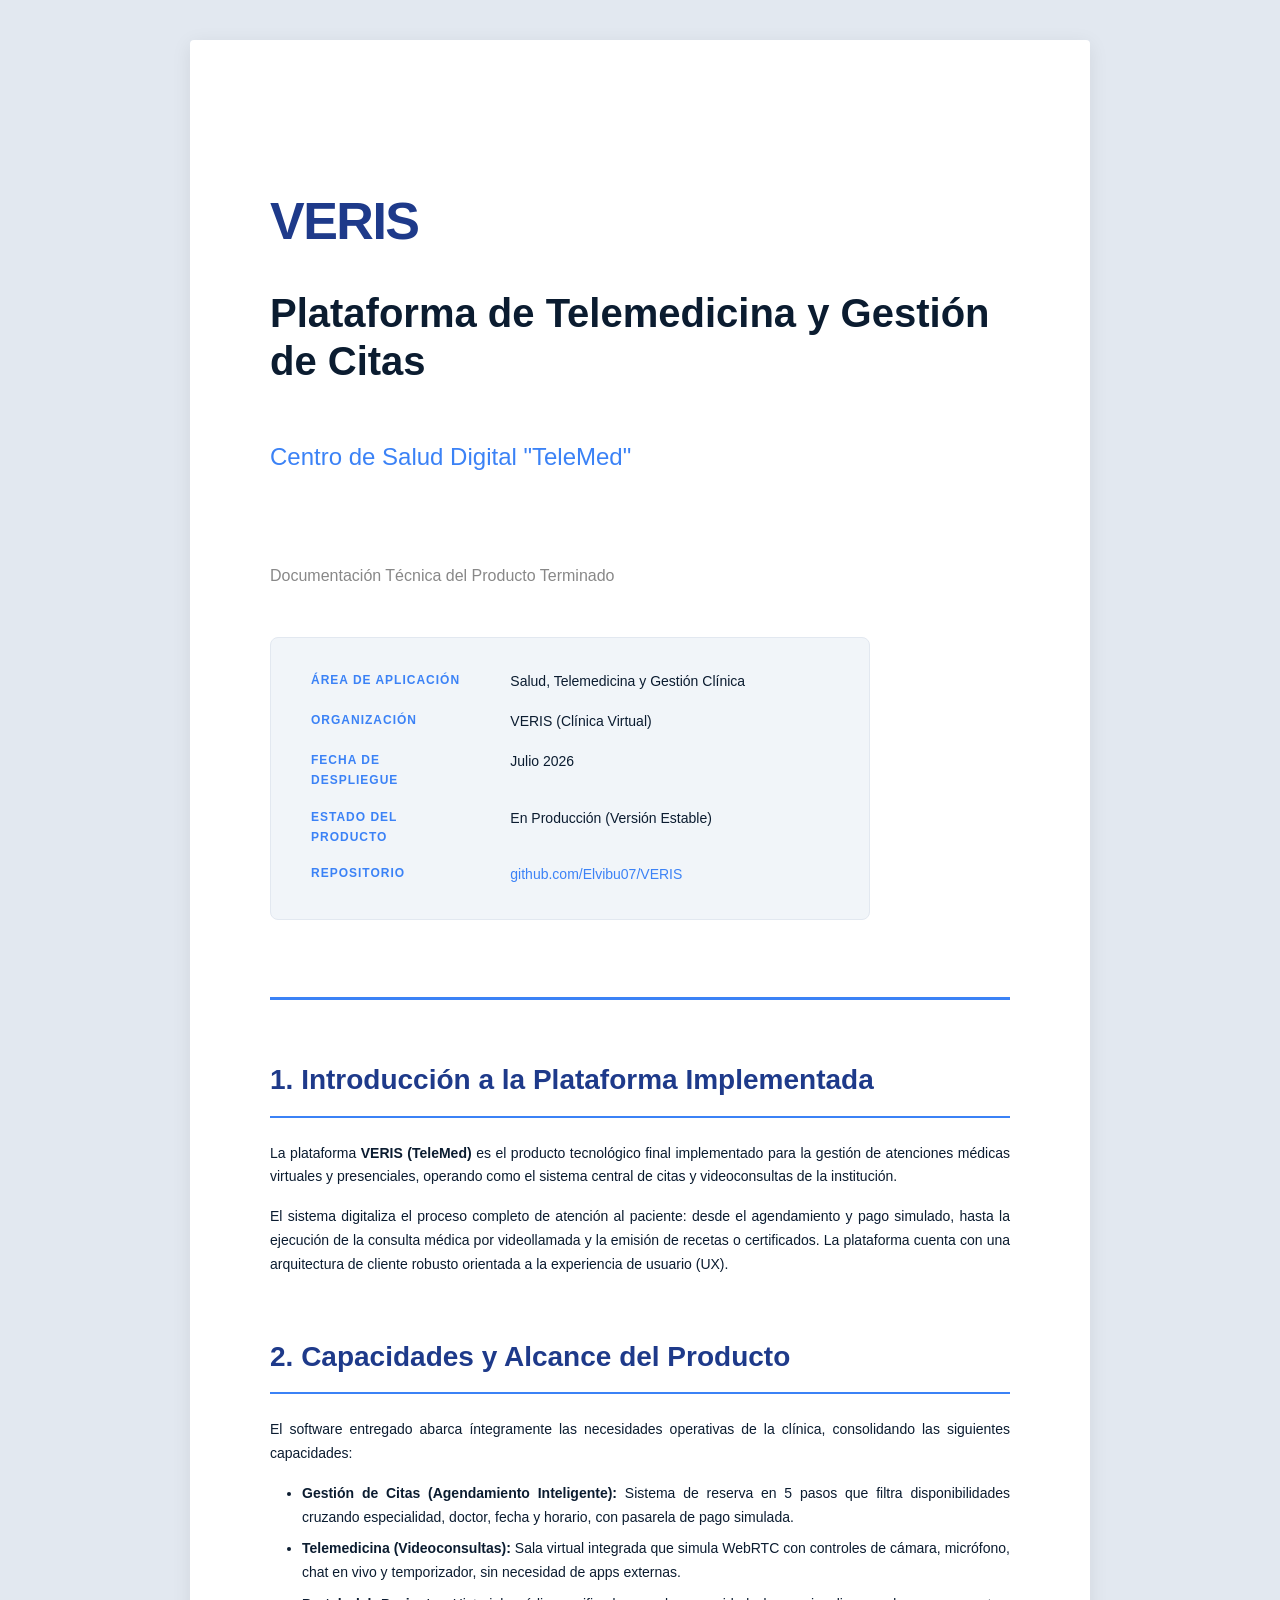
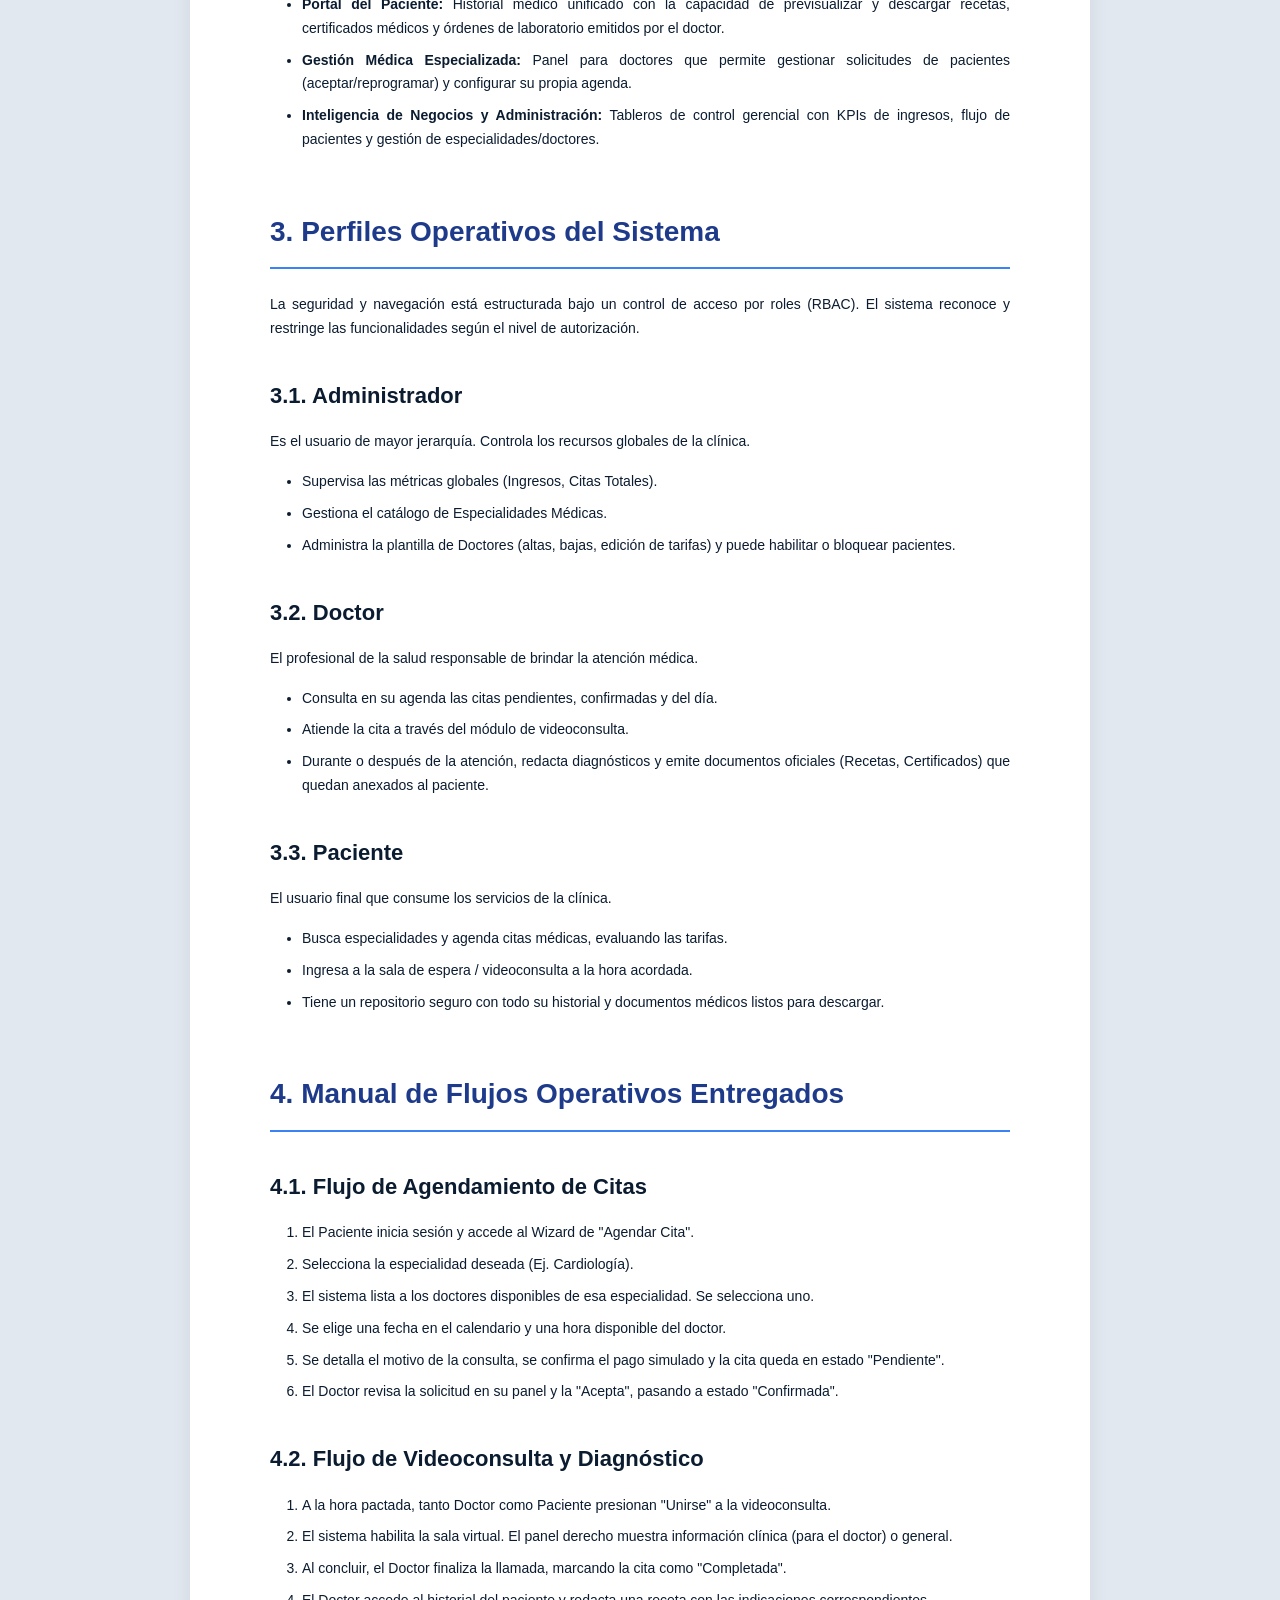
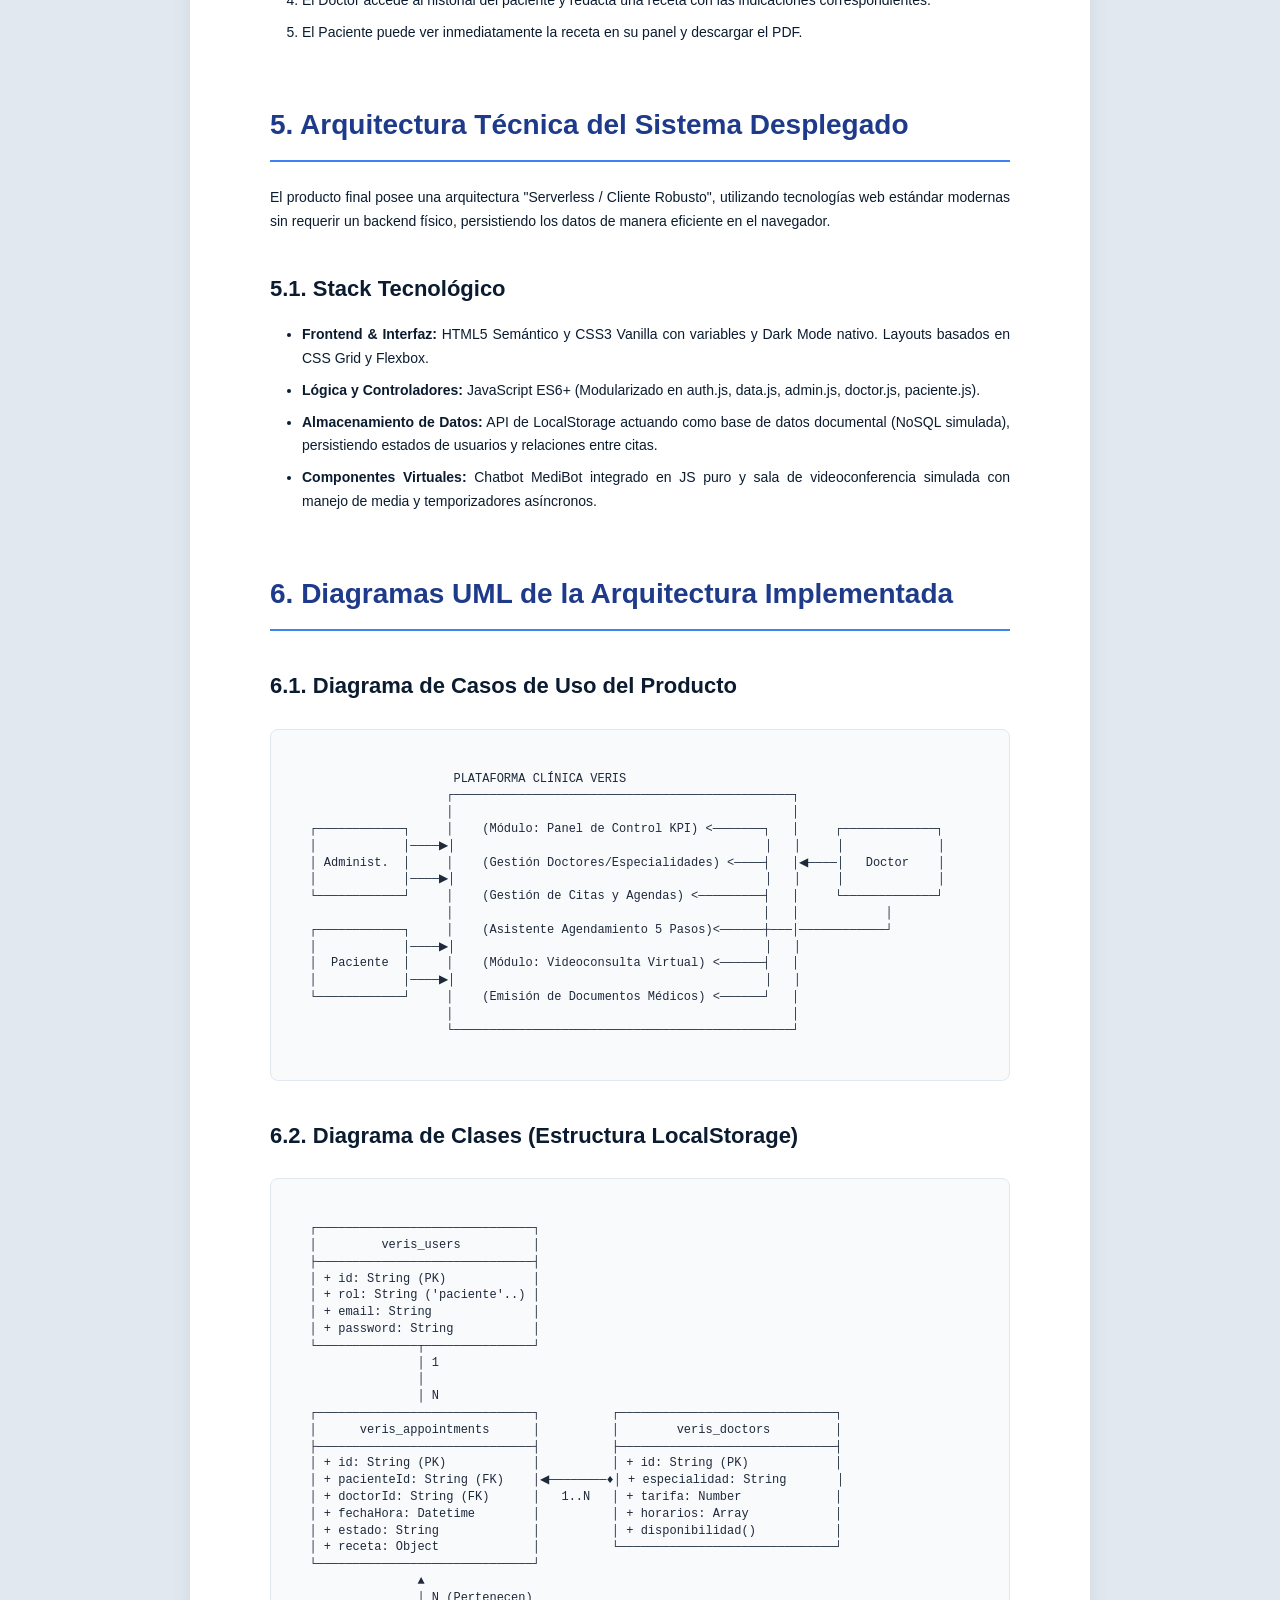
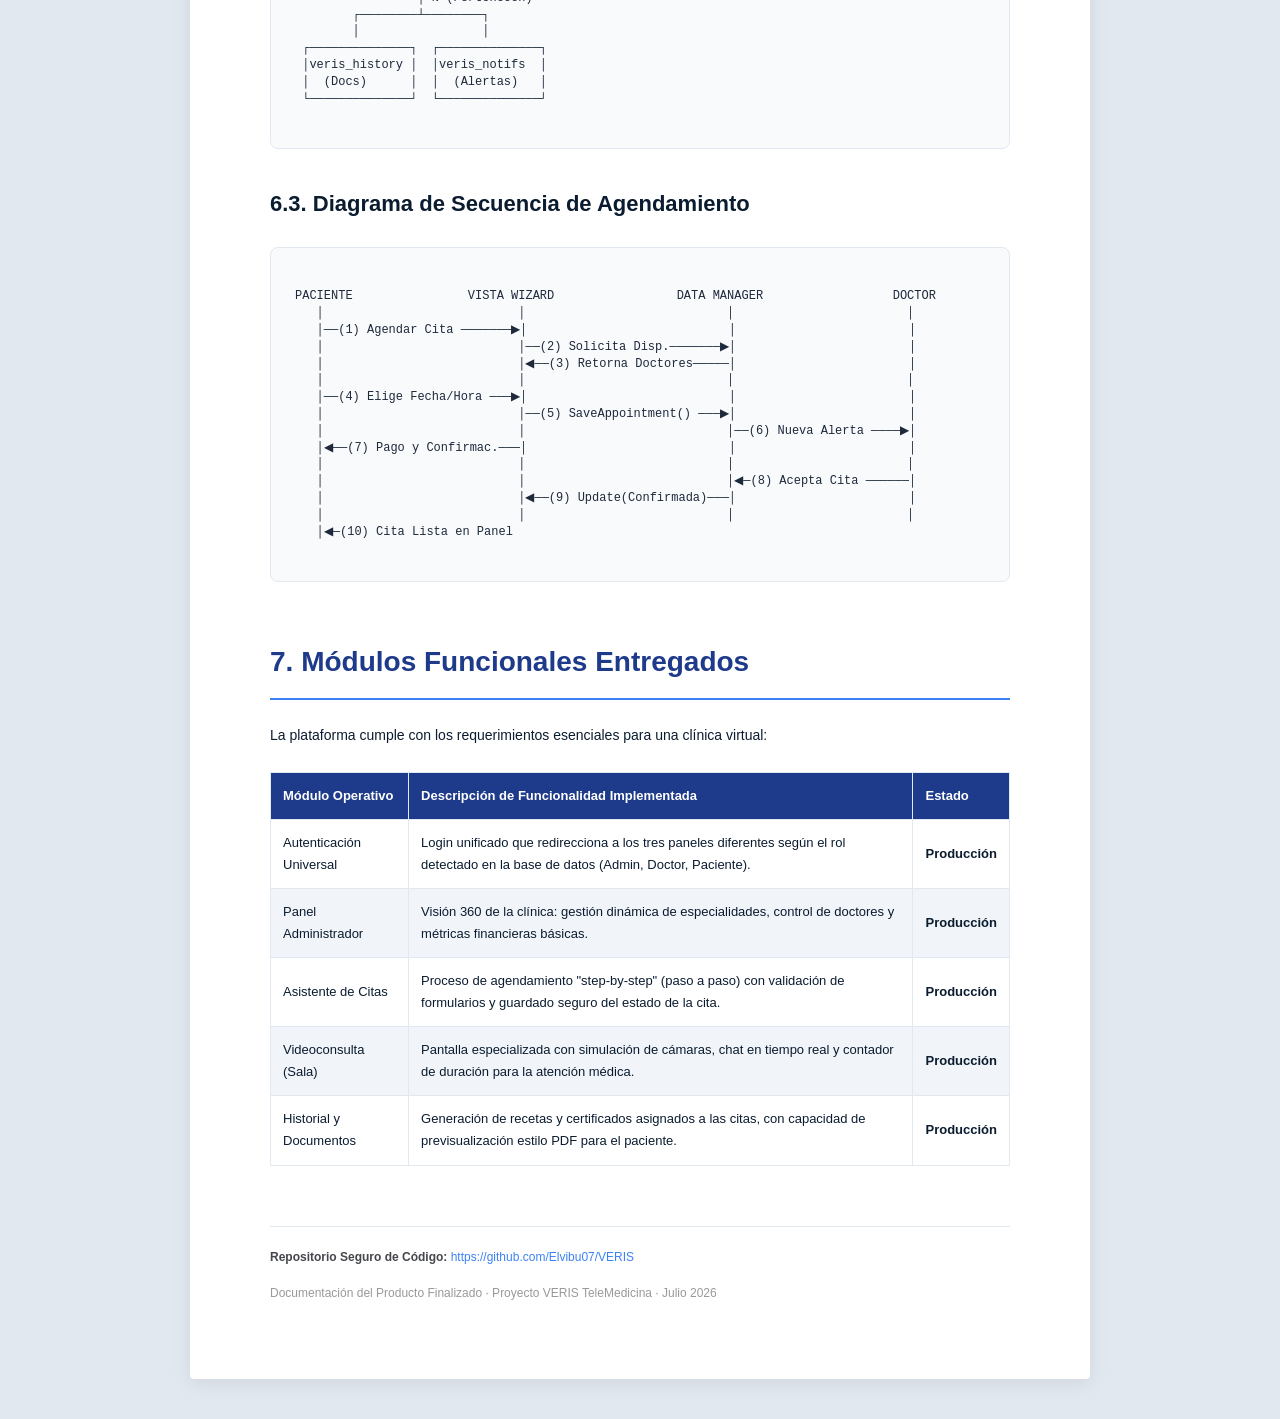
==== Documentacion_VERIS.html @ ecb21f74 "Agregada la documentación en formato HTML" ====
<!DOCTYPE html>
<html lang="es">
<head>
<meta charset="UTF-8">
<meta name="viewport" content="width=device-width, initial-scale=1.0">
<title>Documentación del Producto Final - VERIS (TeleMed)</title>
<style>
  :root {
    --primary: #1E3A8A; /* Medical Blue */
    --secondary: #3B82F6; /* Bright Blue */
    --accent: #10B981; /* Success Green */
    --bg: #F8FAFC;
    --text: #0B1C30;
    --text-light: #45474C;
    --border: #E2E8F0;
    --bg-alt: #F1F5F9;
  }

  * { box-sizing: border-box; margin: 0; padding: 0; }

  body {
    font-family: 'Inter', -apple-system, BlinkMacSystemFont, "Segoe UI", Roboto, sans-serif;
    line-height: 1.7;
    color: var(--text);
    background-color: #E2E8F0;
    padding: 40px 20px;
    font-size: 14px;
  }

  .page {
    background: #fff;
    max-width: 900px;
    margin: 0 auto;
    padding: 60px 80px;
    box-shadow: 0 4px 20px rgba(0,0,0,0.08);
    border-radius: 4px;
  }

  /* PORTADA */
  .cover {
    min-height: 900px;
    display: flex;
    flex-direction: column;
    justify-content: center;
    border-bottom: 3px solid var(--secondary);
    margin-bottom: 40px;
  }

  .cover-logo {
    font-size: 52px;
    font-weight: 900;
    color: var(--primary);
    margin-bottom: 24px;
    letter-spacing: -1.5px;
  }

  .cover h1 {
    font-size: 40px;
    line-height: 1.2;
    margin-bottom: 16px;
    color: var(--text);
  }

  .cover h2 {
    font-size: 24px;
    font-weight: 400;
    color: var(--secondary);
    margin-bottom: 48px;
  }

  .cover-meta {
    display: grid;
    grid-template-columns: 1fr 2fr;
    gap: 16px 40px;
    text-align: left;
    background: var(--bg-alt);
    padding: 32px 40px;
    border-radius: 8px;
    border: 1px solid var(--border);
    max-width: 600px;
  }

  .cover-meta dt {
    font-size: 12px;
    font-weight: 700;
    text-transform: uppercase;
    letter-spacing: 1px;
    color: var(--secondary);
  }

  .cover-meta dd {
    font-weight: 500;
    color: var(--text);
  }

  /* TYPOGRAPHY */
  h1.section-title {
    font-size: 28px;
    color: var(--primary);
    margin-top: 56px;
    margin-bottom: 24px;
    padding-bottom: 12px;
    border-bottom: 2px solid var(--secondary);
    page-break-before: always;
  }

  h1.section-title:first-of-type {
    page-break-before: auto;
  }

  h2 {
    font-size: 22px;
    font-weight: 700;
    color: var(--text);
    margin-top: 36px;
    margin-bottom: 16px;
  }

  h3 {
    font-size: 18px;
    color: var(--primary);
    margin-top: 24px;
    margin-bottom: 12px;
    font-weight: 600;
  }
  
  h4 {
    font-size: 15px;
    color: var(--text-light);
    margin-top: 16px;
    margin-bottom: 8px;
    font-weight: 600;
  }

  p {
    margin-bottom: 16px;
    text-align: justify;
  }

  a {
    color: var(--secondary);
    text-decoration: none;
  }

  a:hover {
    text-decoration: underline;
  }

  /* LISTS */
  ul, ol {
    margin: 12px 0 16px 32px;
    text-align: justify;
  }

  li {
    margin-bottom: 8px;
  }

  /* TABLES */
  table {
    width: 100%;
    border-collapse: collapse;
    margin: 24px 0;
    font-size: 13px;
  }

  th, td {
    padding: 12px;
    border: 1px solid var(--border);
    text-align: left;
  }

  th {
    background-color: var(--primary);
    color: #fff;
    font-weight: 600;
  }

  tr:nth-child(even) {
    background-color: var(--bg-alt);
  }

  /* DIAGRAM BOXES */
  .diagram-box {
    background: var(--bg);
    border: 1px solid var(--border);
    border-radius: 8px;
    padding: 24px;
    margin: 24px 0;
    overflow-x: auto;
    font-family: 'Courier New', Courier, monospace;
    font-size: 12px;
    white-space: pre;
    color: #1e293b;
    line-height: 1.4;
  }

  .doc-footer {
    margin-top: 60px;
    padding-top: 20px;
    border-top: 1px solid var(--border);
    font-size: 12px;
    color: var(--text-light);
    text-align: center;
  }

  @media print {
    body { background-color: white; padding: 0; }
    .page { box-shadow: none; max-width: 100%; padding: 20px 40px; }
    .diagram-box { font-size: 10px; }
  }
</style>
</head>
<body>

<div class="page">
  <!-- PORTADA -->
  <div class="cover">
    <div class="cover-logo">VERIS</div>
    <h1>Plataforma de Telemedicina y Gestión de Citas</h1>
    <h2>Centro de Salud Digital "TeleMed"</h2>
    <h2 style="font-size:16px; margin-bottom: 48px; color: #888;">Documentación Técnica del Producto Terminado</h2>
    
    <dl class="cover-meta">
      <dt>Área de Aplicación</dt>
      <dd>Salud, Telemedicina y Gestión Clínica</dd>
      <dt>Organización</dt>
      <dd>VERIS (Clínica Virtual)</dd>
      <dt>Fecha de Despliegue</dt>
      <dd>Julio 2026</dd>
      <dt>Estado del Producto</dt>
      <dd>En Producción (Versión Estable)</dd>
      <dt>Repositorio</dt>
      <dd><a href="https://github.com/Elvibu07/VERIS" target="_blank">github.com/Elvibu07/VERIS</a></dd>
    </dl>
  </div>

  <h1 class="section-title">1. Introducción a la Plataforma Implementada</h1>
  <p>La plataforma <strong>VERIS (TeleMed)</strong> es el producto tecnológico final implementado para la gestión de atenciones médicas virtuales y presenciales, operando como el sistema central de citas y videoconsultas de la institución.</p>
  <p>El sistema digitaliza el proceso completo de atención al paciente: desde el agendamiento y pago simulado, hasta la ejecución de la consulta médica por videollamada y la emisión de recetas o certificados. La plataforma cuenta con una arquitectura de cliente robusto orientada a la experiencia de usuario (UX).</p>

  <h1 class="section-title">2. Capacidades y Alcance del Producto</h1>
  <p>El software entregado abarca íntegramente las necesidades operativas de la clínica, consolidando las siguientes capacidades:</p>
  <ul>
    <li><strong>Gestión de Citas (Agendamiento Inteligente):</strong> Sistema de reserva en 5 pasos que filtra disponibilidades cruzando especialidad, doctor, fecha y horario, con pasarela de pago simulada.</li>
    <li><strong>Telemedicina (Videoconsultas):</strong> Sala virtual integrada que simula WebRTC con controles de cámara, micrófono, chat en vivo y temporizador, sin necesidad de apps externas.</li>
    <li><strong>Portal del Paciente:</strong> Historial médico unificado con la capacidad de previsualizar y descargar recetas, certificados médicos y órdenes de laboratorio emitidos por el doctor.</li>
    <li><strong>Gestión Médica Especializada:</strong> Panel para doctores que permite gestionar solicitudes de pacientes (aceptar/reprogramar) y configurar su propia agenda.</li>
    <li><strong>Inteligencia de Negocios y Administración:</strong> Tableros de control gerencial con KPIs de ingresos, flujo de pacientes y gestión de especialidades/doctores.</li>
  </ul>

  <h1 class="section-title">3. Perfiles Operativos del Sistema</h1>
  <p>La seguridad y navegación está estructurada bajo un control de acceso por roles (RBAC). El sistema reconoce y restringe las funcionalidades según el nivel de autorización.</p>

  <h2>3.1. Administrador</h2>
  <p>Es el usuario de mayor jerarquía. Controla los recursos globales de la clínica.</p>
  <ul>
    <li>Supervisa las métricas globales (Ingresos, Citas Totales).</li>
    <li>Gestiona el catálogo de Especialidades Médicas.</li>
    <li>Administra la plantilla de Doctores (altas, bajas, edición de tarifas) y puede habilitar o bloquear pacientes.</li>
  </ul>

  <h2>3.2. Doctor</h2>
  <p>El profesional de la salud responsable de brindar la atención médica.</p>
  <ul>
    <li>Consulta en su agenda las citas pendientes, confirmadas y del día.</li>
    <li>Atiende la cita a través del módulo de videoconsulta.</li>
    <li>Durante o después de la atención, redacta diagnósticos y emite documentos oficiales (Recetas, Certificados) que quedan anexados al paciente.</li>
  </ul>

  <h2>3.3. Paciente</h2>
  <p>El usuario final que consume los servicios de la clínica.</p>
  <ul>
    <li>Busca especialidades y agenda citas médicas, evaluando las tarifas.</li>
    <li>Ingresa a la sala de espera / videoconsulta a la hora acordada.</li>
    <li>Tiene un repositorio seguro con todo su historial y documentos médicos listos para descargar.</li>
  </ul>

  <h1 class="section-title">4. Manual de Flujos Operativos Entregados</h1>

  <h2>4.1. Flujo de Agendamiento de Citas</h2>
  <ol>
    <li>El Paciente inicia sesión y accede al Wizard de "Agendar Cita".</li>
    <li>Selecciona la especialidad deseada (Ej. Cardiología).</li>
    <li>El sistema lista a los doctores disponibles de esa especialidad. Se selecciona uno.</li>
    <li>Se elige una fecha en el calendario y una hora disponible del doctor.</li>
    <li>Se detalla el motivo de la consulta, se confirma el pago simulado y la cita queda en estado "Pendiente".</li>
    <li>El Doctor revisa la solicitud en su panel y la "Acepta", pasando a estado "Confirmada".</li>
  </ol>

  <h2>4.2. Flujo de Videoconsulta y Diagnóstico</h2>
  <ol>
    <li>A la hora pactada, tanto Doctor como Paciente presionan "Unirse" a la videoconsulta.</li>
    <li>El sistema habilita la sala virtual. El panel derecho muestra información clínica (para el doctor) o general.</li>
    <li>Al concluir, el Doctor finaliza la llamada, marcando la cita como "Completada".</li>
    <li>El Doctor accede al historial del paciente y redacta una receta con las indicaciones correspondientes.</li>
    <li>El Paciente puede ver inmediatamente la receta en su panel y descargar el PDF.</li>
  </ol>

  <h1 class="section-title">5. Arquitectura Técnica del Sistema Desplegado</h1>
  <p>El producto final posee una arquitectura "Serverless / Cliente Robusto", utilizando tecnologías web estándar modernas sin requerir un backend físico, persistiendo los datos de manera eficiente en el navegador.</p>

  <h2>5.1. Stack Tecnológico</h2>
  <ul>
    <li><strong>Frontend & Interfaz:</strong> HTML5 Semántico y CSS3 Vanilla con variables y Dark Mode nativo. Layouts basados en CSS Grid y Flexbox.</li>
    <li><strong>Lógica y Controladores:</strong> JavaScript ES6+ (Modularizado en auth.js, data.js, admin.js, doctor.js, paciente.js).</li>
    <li><strong>Almacenamiento de Datos:</strong> API de LocalStorage actuando como base de datos documental (NoSQL simulada), persistiendo estados de usuarios y relaciones entre citas.</li>
    <li><strong>Componentes Virtuales:</strong> Chatbot MediBot integrado en JS puro y sala de videoconferencia simulada con manejo de media y temporizadores asíncronos.</li>
  </ul>

  <h1 class="section-title">6. Diagramas UML de la Arquitectura Implementada</h1>

  <h2>6.1. Diagrama de Casos de Uso del Producto</h2>
  <div class="diagram-box">
                      PLATAFORMA CLÍNICA VERIS
                     ┌───────────────────────────────────────────────┐
                     │                                               │
  ┌────────────┐     │    (Módulo: Panel de Control KPI) <───────┐   │     ┌─────────────┐
  │            │────▶│                                           │   │     │             │
  │ Administ.  │     │    (Gestión Doctores/Especialidades) <────┤   │◀────│   Doctor    │
  │            │────▶│                                           │   │     │             │
  └────────────┘     │    (Gestión de Citas y Agendas) <─────────┤   │     └─────────────┘
                     │                                           │   │            │
  ┌────────────┐     │    (Asistente Agendamiento 5 Pasos)<──────┼───│────────────┘
  │            │────▶│                                           │   │
  │  Paciente  │     │    (Módulo: Videoconsulta Virtual) <──────┤   │
  │            │────▶│                                           │   │
  └────────────┘     │    (Emisión de Documentos Médicos) <──────┘   │
                     │                                               │
                     └───────────────────────────────────────────────┘
  </div>

  <h2>6.2. Diagrama de Clases (Estructura LocalStorage)</h2>
  <div class="diagram-box">
  ┌──────────────────────────────┐
  │         veris_users          │
  ├──────────────────────────────┤
  │ + id: String (PK)            │
  │ + rol: String ('paciente'..) │
  │ + email: String              │
  │ + password: String           │
  └──────────────┬───────────────┘
                 │ 1
                 │
                 │ N
  ┌──────────────────────────────┐          ┌──────────────────────────────┐
  │      veris_appointments      │          │        veris_doctors         │
  ├──────────────────────────────┤          ├──────────────────────────────┤
  │ + id: String (PK)            │          │ + id: String (PK)            │
  │ + pacienteId: String (FK)    │◀────────♦│ + especialidad: String       │
  │ + doctorId: String (FK)      │   1..N   │ + tarifa: Number             │
  │ + fechaHora: Datetime        │          │ + horarios: Array            │
  │ + estado: String             │          │ + disponibilidad()           │
  │ + receta: Object             │          └──────────────────────────────┘
  └──────────────────────────────┘          
                 ▲                          
                 │ N (Pertenecen)           
        ┌────────┴────────┐                 
        │                 │                 
 ┌──────────────┐  ┌──────────────┐         
 │veris_history │  │veris_notifs  │         
 │  (Docs)      │  │  (Alertas)   │         
 └──────────────┘  └──────────────┘         
  </div>

  <h2>6.3. Diagrama de Secuencia de Agendamiento</h2>
  <div class="diagram-box">
PACIENTE                VISTA WIZARD                 DATA MANAGER                  DOCTOR
   │                           │                            │                        │
   │──(1) Agendar Cita ───────▶│                            │                        │
   │                           │──(2) Solicita Disp.───────▶│                        │
   │                           │◀──(3) Retorna Doctores─────│                        │
   │                           │                            │                        │
   │──(4) Elige Fecha/Hora ───▶│                            │                        │
   │                           │──(5) SaveAppointment() ───▶│                        │
   │                           │                            │──(6) Nueva Alerta ────▶│
   │◀──(7) Pago y Confirmac.───│                            │                        │
   │                           │                            │                        │
   │                           │                            │◀─(8) Acepta Cita ──────│
   │                           │◀──(9) Update(Confirmada)───│                        │
   │                           │                            │                        │
   │◀─(10) Cita Lista en Panel 
  </div>

  <h1 class="section-title">7. Módulos Funcionales Entregados</h1>
  <p>La plataforma cumple con los requerimientos esenciales para una clínica virtual:</p>

  <table>
    <thead>
      <tr>
        <th>Módulo Operativo</th>
        <th>Descripción de Funcionalidad Implementada</th>
        <th>Estado</th>
      </tr>
    </thead>
    <tbody>
      <tr>
        <td>Autenticación Universal</td>
        <td>Login unificado que redirecciona a los tres paneles diferentes según el rol detectado en la base de datos (Admin, Doctor, Paciente).</td>
        <td><strong>Producción</strong></td>
      </tr>
      <tr>
        <td>Panel Administrador</td>
        <td>Visión 360 de la clínica: gestión dinámica de especialidades, control de doctores y métricas financieras básicas.</td>
        <td><strong>Producción</strong></td>
      </tr>
      <tr>
        <td>Asistente de Citas</td>
        <td>Proceso de agendamiento "step-by-step" (paso a paso) con validación de formularios y guardado seguro del estado de la cita.</td>
        <td><strong>Producción</strong></td>
      </tr>
      <tr>
        <td>Videoconsulta (Sala)</td>
        <td>Pantalla especializada con simulación de cámaras, chat en tiempo real y contador de duración para la atención médica.</td>
        <td><strong>Producción</strong></td>
      </tr>
      <tr>
        <td>Historial y Documentos</td>
        <td>Generación de recetas y certificados asignados a las citas, con capacidad de previsualización estilo PDF para el paciente.</td>
        <td><strong>Producción</strong></td>
      </tr>
    </tbody>
  </table>

  <!-- ============ FOOTER ============ -->
  <div class="doc-footer">
    <p><strong>Repositorio Seguro de Código:</strong> <a href="https://github.com/Elvibu07/VERIS" target="_blank">https://github.com/Elvibu07/VERIS</a></p>
    <p style="margin-top: 16px; color: #999;">Documentación del Producto Finalizado · Proyecto VERIS TeleMedicina · Julio 2026</p>
  </div>

</div>
</body>
</html>
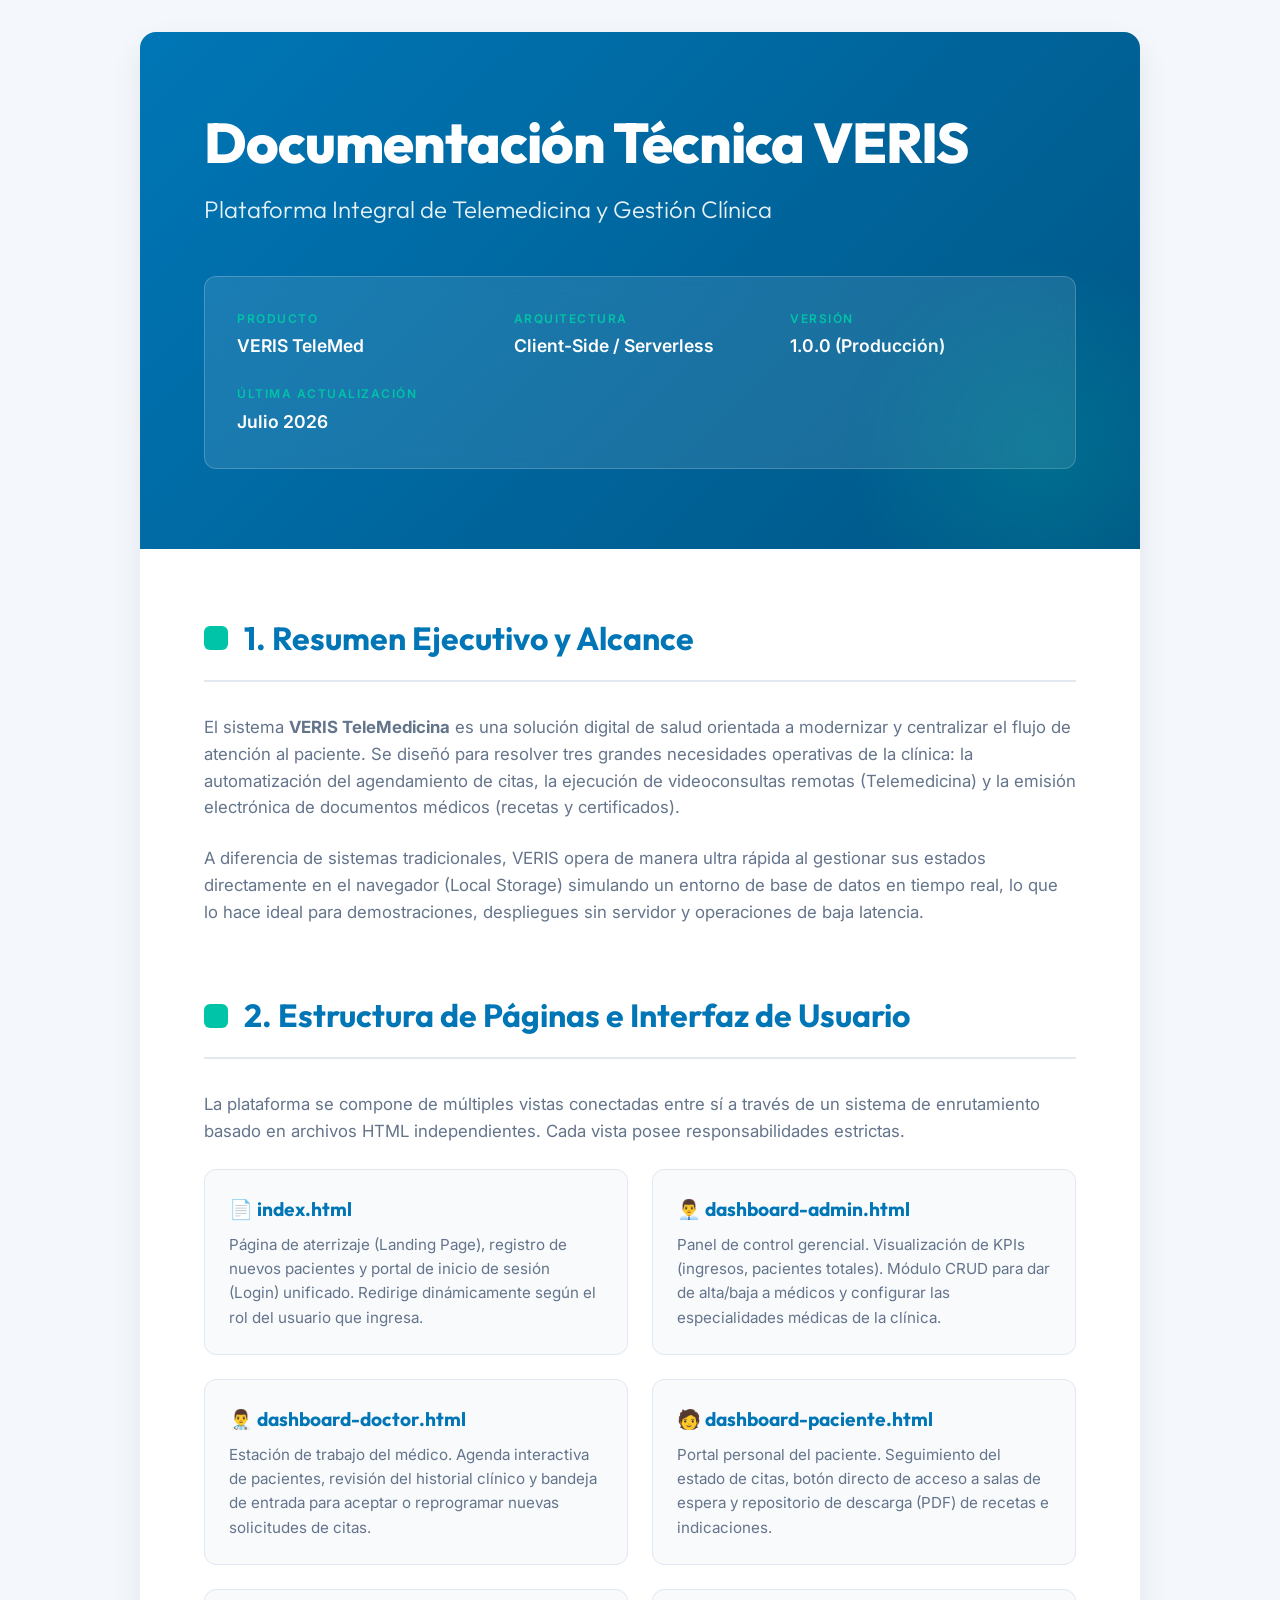
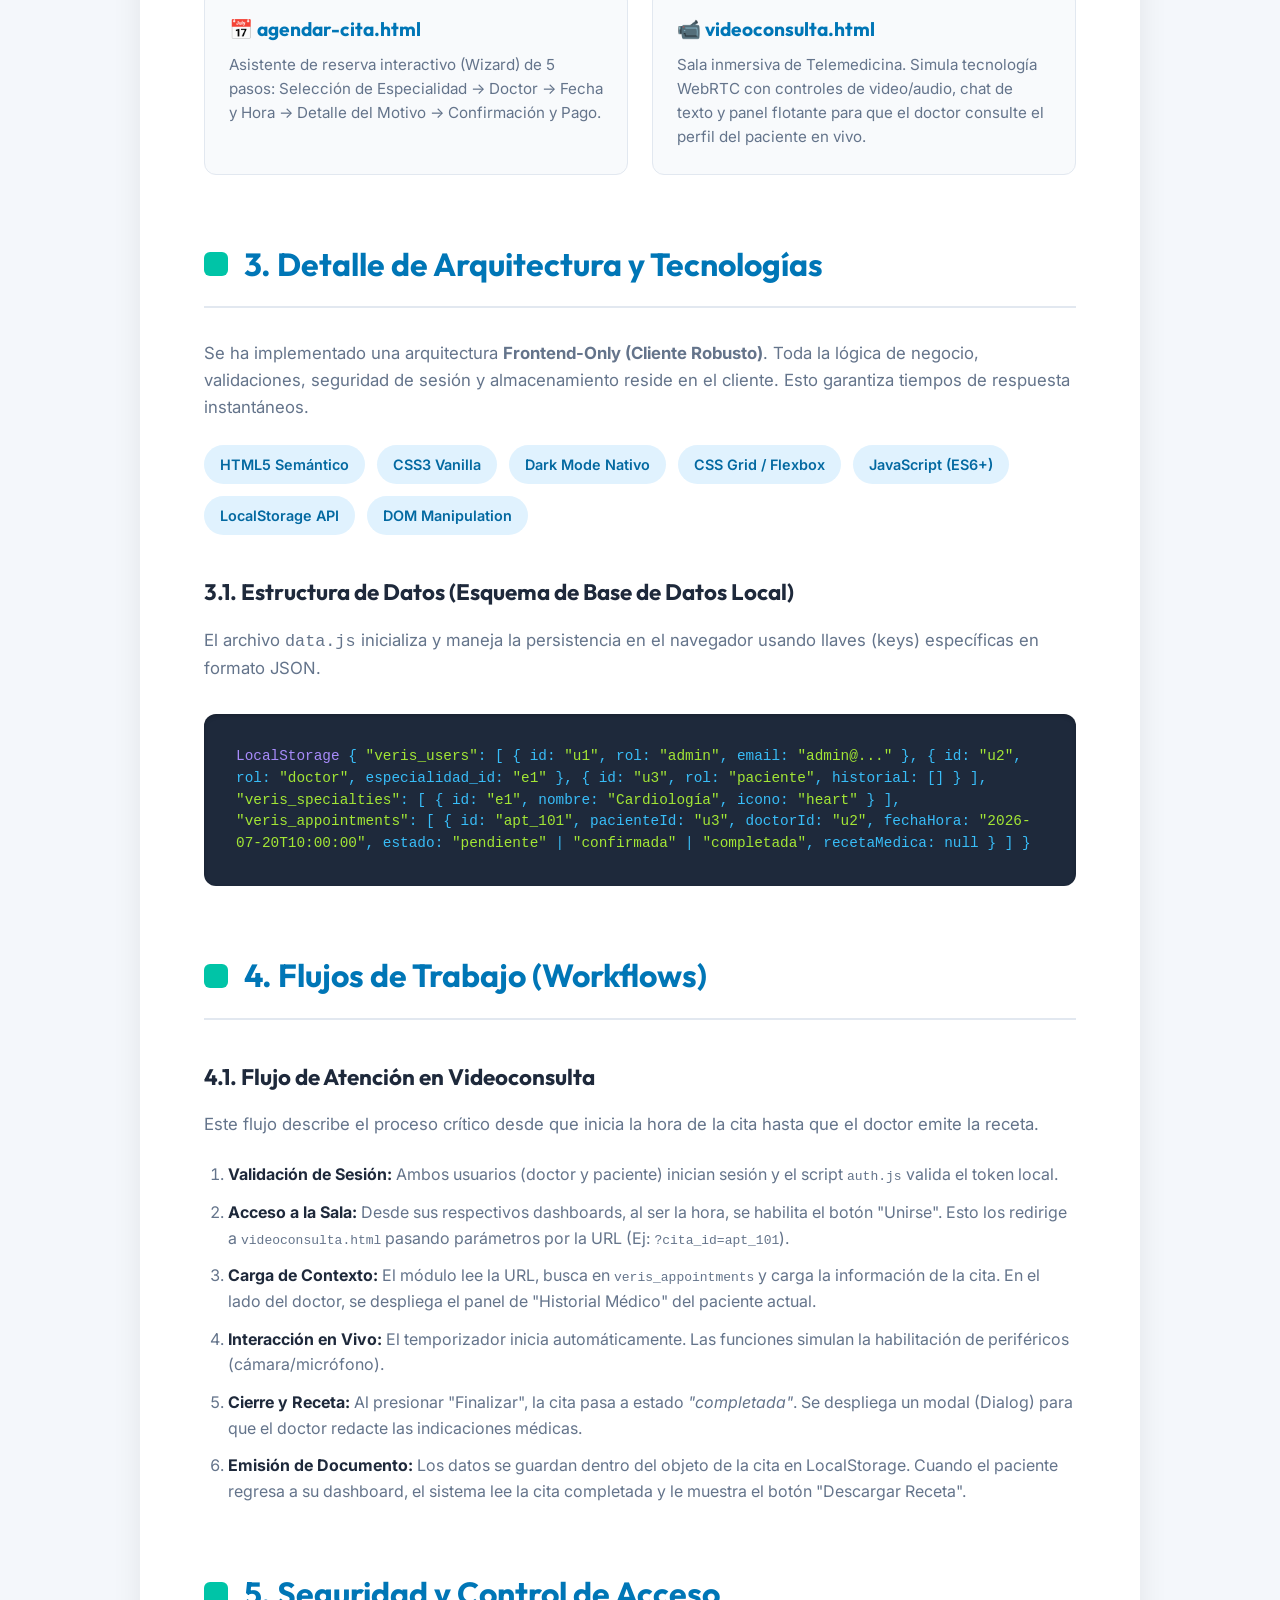
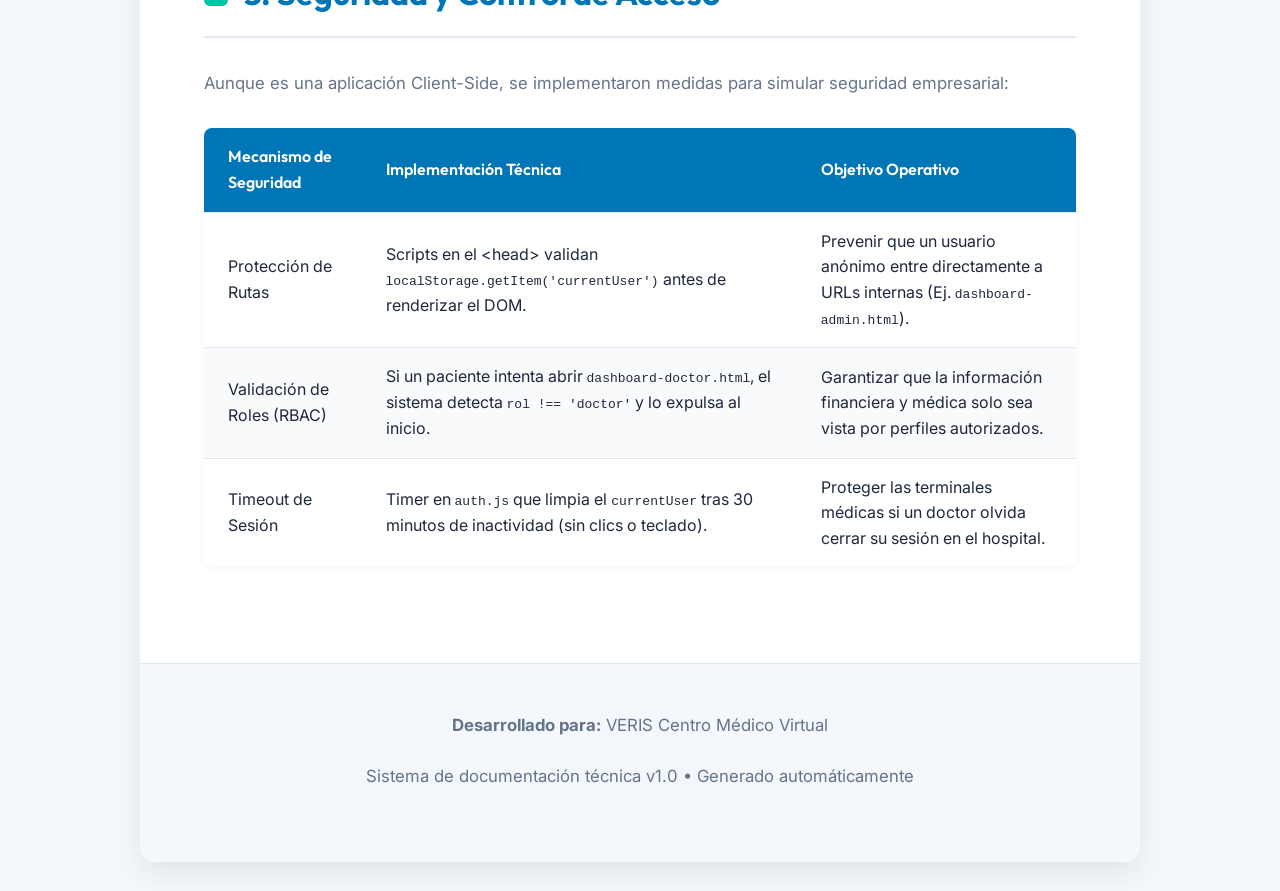
==== commit 737cb3b6: "Rediseño completo de la documentación con un estilo médico moderno y contenido más detallado" ====
--- a/Documentacion_VERIS.html
+++ b/Documentacion_VERIS.html
@@ -3,431 +3,443 @@
 <head>
 <meta charset="UTF-8">
 <meta name="viewport" content="width=device-width, initial-scale=1.0">
-<title>Documentación del Producto Final - VERIS (TeleMed)</title>
+<title>Documentación Oficial - VERIS TeleMedicina</title>
+<link href="https://fonts.googleapis.com/css2?family=Outfit:wght@300;400;600;800&family=Inter:wght@400;500;600;700&display=swap" rel="stylesheet">
 <style>
   :root {
-    --primary: #1E3A8A; /* Medical Blue */
-    --secondary: #3B82F6; /* Bright Blue */
-    --accent: #10B981; /* Success Green */
-    --bg: #F8FAFC;
-    --text: #0B1C30;
-    --text-light: #45474C;
-    --border: #E2E8F0;
-    --bg-alt: #F1F5F9;
+    --primary: #0076B6; /* Veris Blue */
+    --primary-dark: #005685;
+    --secondary: #00C4A7; /* Medical Teal */
+    --accent: #FF5A5F;
+    --bg-main: #F4F7FB;
+    --bg-card: #FFFFFF;
+    --text-main: #1E293B;
+    --text-muted: #64748B;
+    --border-color: #E2E8F0;
+    --shadow-sm: 0 2px 8px rgba(0,0,0,0.04);
+    --shadow-lg: 0 12px 30px rgba(0,0,0,0.08);
   }
 
   * { box-sizing: border-box; margin: 0; padding: 0; }
 
   body {
-    font-family: 'Inter', -apple-system, BlinkMacSystemFont, "Segoe UI", Roboto, sans-serif;
-    line-height: 1.7;
-    color: var(--text);
-    background-color: #E2E8F0;
-    padding: 40px 20px;
-    font-size: 14px;
-  }
-
-  .page {
-    background: #fff;
-    max-width: 900px;
+    font-family: 'Inter', sans-serif;
+    background-color: var(--bg-main);
+    color: var(--text-main);
+    line-height: 1.6;
+    padding: 2rem;
+    -webkit-font-smoothing: antialiased;
+  }
+
+  .container {
+    max-width: 1000px;
     margin: 0 auto;
-    padding: 60px 80px;
-    box-shadow: 0 4px 20px rgba(0,0,0,0.08);
-    border-radius: 4px;
-  }
-
-  /* PORTADA */
-  .cover {
-    min-height: 900px;
+    background: var(--bg-card);
+    border-radius: 16px;
+    box-shadow: var(--shadow-lg);
+    overflow: hidden;
+  }
+
+  /* HEADER & COVER */
+  .hero {
+    background: linear-gradient(135deg, var(--primary) 0%, var(--primary-dark) 100%);
+    color: white;
+    padding: 5rem 4rem;
+    position: relative;
+    overflow: hidden;
+  }
+
+  .hero::after {
+    content: '';
+    position: absolute;
+    right: -100px;
+    bottom: -100px;
+    width: 400px;
+    height: 400px;
+    background: radial-gradient(circle, rgba(0, 196, 167, 0.2) 0%, transparent 70%);
+    border-radius: 50%;
+  }
+
+  .hero h1 {
+    font-family: 'Outfit', sans-serif;
+    font-size: 3.5rem;
+    font-weight: 800;
+    line-height: 1.1;
+    margin-bottom: 1rem;
+    letter-spacing: -1px;
+  }
+
+  .hero h2 {
+    font-family: 'Outfit', sans-serif;
+    font-size: 1.5rem;
+    font-weight: 300;
+    opacity: 0.9;
+    margin-bottom: 3rem;
+  }
+
+  .meta-grid {
+    display: grid;
+    grid-template-columns: repeat(auto-fit, minmax(200px, 1fr));
+    gap: 1.5rem;
+    background: rgba(255, 255, 255, 0.1);
+    backdrop-filter: blur(10px);
+    padding: 2rem;
+    border-radius: 12px;
+    border: 1px solid rgba(255, 255, 255, 0.2);
+  }
+
+  .meta-item span {
+    display: block;
+    font-size: 0.75rem;
+    text-transform: uppercase;
+    letter-spacing: 1.5px;
+    font-weight: 600;
+    color: var(--secondary);
+    margin-bottom: 0.25rem;
+  }
+
+  .meta-item strong {
+    font-size: 1.1rem;
+    font-weight: 600;
+  }
+
+  /* CONTENT AREA */
+  .content {
+    padding: 4rem;
+  }
+
+  h2.section-title {
+    font-family: 'Outfit', sans-serif;
+    font-size: 2rem;
+    color: var(--primary);
     display: flex;
-    flex-direction: column;
-    justify-content: center;
-    border-bottom: 3px solid var(--secondary);
-    margin-bottom: 40px;
-  }
-
-  .cover-logo {
-    font-size: 52px;
-    font-weight: 900;
+    align-items: center;
+    gap: 1rem;
+    margin: 4rem 0 2rem;
+    padding-bottom: 1rem;
+    border-bottom: 2px solid var(--border-color);
+    page-break-before: always;
+  }
+
+  h2.section-title:first-child {
+    margin-top: 0;
+    page-break-before: auto;
+  }
+
+  h2.section-title::before {
+    content: '';
+    display: block;
+    width: 24px;
+    height: 24px;
+    background-color: var(--secondary);
+    border-radius: 6px;
+  }
+
+  h3 {
+    font-family: 'Outfit', sans-serif;
+    font-size: 1.4rem;
+    color: var(--text-main);
+    margin: 2.5rem 0 1rem;
+  }
+
+  p {
+    margin-bottom: 1.5rem;
+    font-size: 1.05rem;
+    color: var(--text-muted);
+  }
+
+  ul, ol {
+    margin-bottom: 2rem;
+    padding-left: 1.5rem;
+    color: var(--text-muted);
+  }
+
+  li {
+    margin-bottom: 0.75rem;
+  }
+
+  li strong {
+    color: var(--text-main);
+  }
+
+  /* DETAILED CARDS */
+  .card-grid {
+    display: grid;
+    grid-template-columns: repeat(auto-fit, minmax(280px, 1fr));
+    gap: 1.5rem;
+    margin-bottom: 2rem;
+  }
+
+  .feature-card {
+    background: #F8FAFC;
+    border: 1px solid var(--border-color);
+    border-radius: 12px;
+    padding: 1.5rem;
+    transition: transform 0.2s;
+  }
+
+  .feature-card:hover {
+    transform: translateY(-2px);
+    box-shadow: var(--shadow-sm);
+  }
+
+  .feature-card h4 {
     color: var(--primary);
-    margin-bottom: 24px;
-    letter-spacing: -1.5px;
-  }
-
-  .cover h1 {
-    font-size: 40px;
-    line-height: 1.2;
-    margin-bottom: 16px;
-    color: var(--text);
-  }
-
-  .cover h2 {
-    font-size: 24px;
-    font-weight: 400;
-    color: var(--secondary);
-    margin-bottom: 48px;
-  }
-
-  .cover-meta {
-    display: grid;
-    grid-template-columns: 1fr 2fr;
-    gap: 16px 40px;
-    text-align: left;
-    background: var(--bg-alt);
-    padding: 32px 40px;
-    border-radius: 8px;
-    border: 1px solid var(--border);
-    max-width: 600px;
-  }
-
-  .cover-meta dt {
-    font-size: 12px;
-    font-weight: 700;
-    text-transform: uppercase;
-    letter-spacing: 1px;
-    color: var(--secondary);
-  }
-
-  .cover-meta dd {
-    font-weight: 500;
-    color: var(--text);
-  }
-
-  /* TYPOGRAPHY */
-  h1.section-title {
-    font-size: 28px;
-    color: var(--primary);
-    margin-top: 56px;
-    margin-bottom: 24px;
-    padding-bottom: 12px;
-    border-bottom: 2px solid var(--secondary);
-    page-break-before: always;
-  }
-
-  h1.section-title:first-of-type {
-    page-break-before: auto;
-  }
-
-  h2 {
-    font-size: 22px;
-    font-weight: 700;
-    color: var(--text);
-    margin-top: 36px;
-    margin-bottom: 16px;
-  }
-
-  h3 {
-    font-size: 18px;
-    color: var(--primary);
-    margin-top: 24px;
-    margin-bottom: 12px;
-    font-weight: 600;
-  }
-  
-  h4 {
-    font-size: 15px;
-    color: var(--text-light);
-    margin-top: 16px;
-    margin-bottom: 8px;
-    font-weight: 600;
-  }
-
-  p {
-    margin-bottom: 16px;
-    text-align: justify;
-  }
-
-  a {
-    color: var(--secondary);
-    text-decoration: none;
-  }
-
-  a:hover {
-    text-decoration: underline;
-  }
-
-  /* LISTS */
-  ul, ol {
-    margin: 12px 0 16px 32px;
-    text-align: justify;
-  }
-
-  li {
-    margin-bottom: 8px;
+    font-size: 1.2rem;
+    margin-bottom: 0.5rem;
+    font-family: 'Outfit', sans-serif;
+  }
+
+  .feature-card p {
+    font-size: 0.95rem;
+    margin-bottom: 0;
   }
 
   /* TABLES */
   table {
     width: 100%;
     border-collapse: collapse;
-    margin: 24px 0;
-    font-size: 13px;
+    margin: 2rem 0;
+    background: white;
+    box-shadow: var(--shadow-sm);
+    border-radius: 8px;
+    overflow: hidden;
   }
 
   th, td {
-    padding: 12px;
-    border: 1px solid var(--border);
+    padding: 1rem 1.5rem;
     text-align: left;
+    border-bottom: 1px solid var(--border-color);
   }
 
   th {
     background-color: var(--primary);
-    color: #fff;
+    color: white;
     font-weight: 600;
-  }
-
-  tr:nth-child(even) {
-    background-color: var(--bg-alt);
-  }
-
-  /* DIAGRAM BOXES */
-  .diagram-box {
-    background: var(--bg);
-    border: 1px solid var(--border);
-    border-radius: 8px;
-    padding: 24px;
-    margin: 24px 0;
+    font-family: 'Outfit', sans-serif;
+  }
+
+  tr:last-child td { border-bottom: none; }
+  tr:nth-child(even) { background-color: #F8FAFC; }
+
+  /* TECH STACK CHIPS */
+  .tech-stack {
+    display: flex;
+    flex-wrap: wrap;
+    gap: 0.75rem;
+    margin-bottom: 2rem;
+  }
+
+  .tech-chip {
+    background: #E0F2FE;
+    color: #0369A1;
+    padding: 0.5rem 1rem;
+    border-radius: 99px;
+    font-size: 0.9rem;
+    font-weight: 600;
+  }
+
+  /* ARCHITECTURE DIAGRAMS (MODERN LOOK) */
+  .modern-diagram {
+    background: #1E293B;
+    color: #38BDF8;
+    padding: 2rem;
+    border-radius: 12px;
+    font-family: 'Fira Code', monospace;
+    font-size: 0.9rem;
+    line-height: 1.5;
     overflow-x: auto;
-    font-family: 'Courier New', Courier, monospace;
-    font-size: 12px;
-    white-space: pre;
-    color: #1e293b;
-    line-height: 1.4;
-  }
-
-  .doc-footer {
-    margin-top: 60px;
-    padding-top: 20px;
-    border-top: 1px solid var(--border);
-    font-size: 12px;
-    color: var(--text-light);
+    margin: 2rem 0;
+    box-shadow: inset 0 2px 4px rgba(0,0,0,0.2);
+  }
+
+  .modern-diagram span.keyword { color: #A78BFA; }
+  .modern-diagram span.string { color: #A3E635; }
+
+  .footer {
     text-align: center;
+    padding: 3rem;
+    background: var(--bg-main);
+    color: var(--text-muted);
+    font-size: 0.9rem;
+    border-top: 1px solid var(--border-color);
   }
 
   @media print {
-    body { background-color: white; padding: 0; }
-    .page { box-shadow: none; max-width: 100%; padding: 20px 40px; }
-    .diagram-box { font-size: 10px; }
+    body { background: white; padding: 0; color: black; }
+    .container { box-shadow: none; border-radius: 0; max-width: 100%; }
+    .hero { background: white; color: black; padding: 3rem 0; border-bottom: 4px solid var(--primary); }
+    .hero h1 { color: var(--primary); }
+    .hero h2 { color: var(--text-muted); }
+    .meta-grid { background: #f8fafc; border: 1px solid #ccc; color: black; }
+    .meta-item span { color: var(--primary); }
+    .modern-diagram { background: #f1f5f9; color: black; border: 1px solid #ccc; box-shadow: none; }
+    .content { padding: 2rem 0; }
   }
 </style>
 </head>
 <body>
 
-<div class="page">
-  <!-- PORTADA -->
-  <div class="cover">
-    <div class="cover-logo">VERIS</div>
-    <h1>Plataforma de Telemedicina y Gestión de Citas</h1>
-    <h2>Centro de Salud Digital "TeleMed"</h2>
-    <h2 style="font-size:16px; margin-bottom: 48px; color: #888;">Documentación Técnica del Producto Terminado</h2>
+<div class="container">
+  
+  <header class="hero">
+    <h1>Documentación Técnica VERIS</h1>
+    <h2>Plataforma Integral de Telemedicina y Gestión Clínica</h2>
     
-    <dl class="cover-meta">
-      <dt>Área de Aplicación</dt>
-      <dd>Salud, Telemedicina y Gestión Clínica</dd>
-      <dt>Organización</dt>
-      <dd>VERIS (Clínica Virtual)</dd>
-      <dt>Fecha de Despliegue</dt>
-      <dd>Julio 2026</dd>
-      <dt>Estado del Producto</dt>
-      <dd>En Producción (Versión Estable)</dd>
-      <dt>Repositorio</dt>
-      <dd><a href="https://github.com/Elvibu07/VERIS" target="_blank">github.com/Elvibu07/VERIS</a></dd>
-    </dl>
-  </div>
-
-  <h1 class="section-title">1. Introducción a la Plataforma Implementada</h1>
-  <p>La plataforma <strong>VERIS (TeleMed)</strong> es el producto tecnológico final implementado para la gestión de atenciones médicas virtuales y presenciales, operando como el sistema central de citas y videoconsultas de la institución.</p>
-  <p>El sistema digitaliza el proceso completo de atención al paciente: desde el agendamiento y pago simulado, hasta la ejecución de la consulta médica por videollamada y la emisión de recetas o certificados. La plataforma cuenta con una arquitectura de cliente robusto orientada a la experiencia de usuario (UX).</p>
-
-  <h1 class="section-title">2. Capacidades y Alcance del Producto</h1>
-  <p>El software entregado abarca íntegramente las necesidades operativas de la clínica, consolidando las siguientes capacidades:</p>
-  <ul>
-    <li><strong>Gestión de Citas (Agendamiento Inteligente):</strong> Sistema de reserva en 5 pasos que filtra disponibilidades cruzando especialidad, doctor, fecha y horario, con pasarela de pago simulada.</li>
-    <li><strong>Telemedicina (Videoconsultas):</strong> Sala virtual integrada que simula WebRTC con controles de cámara, micrófono, chat en vivo y temporizador, sin necesidad de apps externas.</li>
-    <li><strong>Portal del Paciente:</strong> Historial médico unificado con la capacidad de previsualizar y descargar recetas, certificados médicos y órdenes de laboratorio emitidos por el doctor.</li>
-    <li><strong>Gestión Médica Especializada:</strong> Panel para doctores que permite gestionar solicitudes de pacientes (aceptar/reprogramar) y configurar su propia agenda.</li>
-    <li><strong>Inteligencia de Negocios y Administración:</strong> Tableros de control gerencial con KPIs de ingresos, flujo de pacientes y gestión de especialidades/doctores.</li>
-  </ul>
-
-  <h1 class="section-title">3. Perfiles Operativos del Sistema</h1>
-  <p>La seguridad y navegación está estructurada bajo un control de acceso por roles (RBAC). El sistema reconoce y restringe las funcionalidades según el nivel de autorización.</p>
-
-  <h2>3.1. Administrador</h2>
-  <p>Es el usuario de mayor jerarquía. Controla los recursos globales de la clínica.</p>
-  <ul>
-    <li>Supervisa las métricas globales (Ingresos, Citas Totales).</li>
-    <li>Gestiona el catálogo de Especialidades Médicas.</li>
-    <li>Administra la plantilla de Doctores (altas, bajas, edición de tarifas) y puede habilitar o bloquear pacientes.</li>
-  </ul>
-
-  <h2>3.2. Doctor</h2>
-  <p>El profesional de la salud responsable de brindar la atención médica.</p>
-  <ul>
-    <li>Consulta en su agenda las citas pendientes, confirmadas y del día.</li>
-    <li>Atiende la cita a través del módulo de videoconsulta.</li>
-    <li>Durante o después de la atención, redacta diagnósticos y emite documentos oficiales (Recetas, Certificados) que quedan anexados al paciente.</li>
-  </ul>
-
-  <h2>3.3. Paciente</h2>
-  <p>El usuario final que consume los servicios de la clínica.</p>
-  <ul>
-    <li>Busca especialidades y agenda citas médicas, evaluando las tarifas.</li>
-    <li>Ingresa a la sala de espera / videoconsulta a la hora acordada.</li>
-    <li>Tiene un repositorio seguro con todo su historial y documentos médicos listos para descargar.</li>
-  </ul>
-
-  <h1 class="section-title">4. Manual de Flujos Operativos Entregados</h1>
-
-  <h2>4.1. Flujo de Agendamiento de Citas</h2>
-  <ol>
-    <li>El Paciente inicia sesión y accede al Wizard de "Agendar Cita".</li>
-    <li>Selecciona la especialidad deseada (Ej. Cardiología).</li>
-    <li>El sistema lista a los doctores disponibles de esa especialidad. Se selecciona uno.</li>
-    <li>Se elige una fecha en el calendario y una hora disponible del doctor.</li>
-    <li>Se detalla el motivo de la consulta, se confirma el pago simulado y la cita queda en estado "Pendiente".</li>
-    <li>El Doctor revisa la solicitud en su panel y la "Acepta", pasando a estado "Confirmada".</li>
-  </ol>
-
-  <h2>4.2. Flujo de Videoconsulta y Diagnóstico</h2>
-  <ol>
-    <li>A la hora pactada, tanto Doctor como Paciente presionan "Unirse" a la videoconsulta.</li>
-    <li>El sistema habilita la sala virtual. El panel derecho muestra información clínica (para el doctor) o general.</li>
-    <li>Al concluir, el Doctor finaliza la llamada, marcando la cita como "Completada".</li>
-    <li>El Doctor accede al historial del paciente y redacta una receta con las indicaciones correspondientes.</li>
-    <li>El Paciente puede ver inmediatamente la receta en su panel y descargar el PDF.</li>
-  </ol>
-
-  <h1 class="section-title">5. Arquitectura Técnica del Sistema Desplegado</h1>
-  <p>El producto final posee una arquitectura "Serverless / Cliente Robusto", utilizando tecnologías web estándar modernas sin requerir un backend físico, persistiendo los datos de manera eficiente en el navegador.</p>
-
-  <h2>5.1. Stack Tecnológico</h2>
-  <ul>
-    <li><strong>Frontend & Interfaz:</strong> HTML5 Semántico y CSS3 Vanilla con variables y Dark Mode nativo. Layouts basados en CSS Grid y Flexbox.</li>
-    <li><strong>Lógica y Controladores:</strong> JavaScript ES6+ (Modularizado en auth.js, data.js, admin.js, doctor.js, paciente.js).</li>
-    <li><strong>Almacenamiento de Datos:</strong> API de LocalStorage actuando como base de datos documental (NoSQL simulada), persistiendo estados de usuarios y relaciones entre citas.</li>
-    <li><strong>Componentes Virtuales:</strong> Chatbot MediBot integrado en JS puro y sala de videoconferencia simulada con manejo de media y temporizadores asíncronos.</li>
-  </ul>
-
-  <h1 class="section-title">6. Diagramas UML de la Arquitectura Implementada</h1>
-
-  <h2>6.1. Diagrama de Casos de Uso del Producto</h2>
-  <div class="diagram-box">
-                      PLATAFORMA CLÍNICA VERIS
-                     ┌───────────────────────────────────────────────┐
-                     │                                               │
-  ┌────────────┐     │    (Módulo: Panel de Control KPI) <───────┐   │     ┌─────────────┐
-  │            │────▶│                                           │   │     │             │
-  │ Administ.  │     │    (Gestión Doctores/Especialidades) <────┤   │◀────│   Doctor    │
-  │            │────▶│                                           │   │     │             │
-  └────────────┘     │    (Gestión de Citas y Agendas) <─────────┤   │     └─────────────┘
-                     │                                           │   │            │
-  ┌────────────┐     │    (Asistente Agendamiento 5 Pasos)<──────┼───│────────────┘
-  │            │────▶│                                           │   │
-  │  Paciente  │     │    (Módulo: Videoconsulta Virtual) <──────┤   │
-  │            │────▶│                                           │   │
-  └────────────┘     │    (Emisión de Documentos Médicos) <──────┘   │
-                     │                                               │
-                     └───────────────────────────────────────────────┘
-  </div>
-
-  <h2>6.2. Diagrama de Clases (Estructura LocalStorage)</h2>
-  <div class="diagram-box">
-  ┌──────────────────────────────┐
-  │         veris_users          │
-  ├──────────────────────────────┤
-  │ + id: String (PK)            │
-  │ + rol: String ('paciente'..) │
-  │ + email: String              │
-  │ + password: String           │
-  └──────────────┬───────────────┘
-                 │ 1
-                 │
-                 │ N
-  ┌──────────────────────────────┐          ┌──────────────────────────────┐
-  │      veris_appointments      │          │        veris_doctors         │
-  ├──────────────────────────────┤          ├──────────────────────────────┤
-  │ + id: String (PK)            │          │ + id: String (PK)            │
-  │ + pacienteId: String (FK)    │◀────────♦│ + especialidad: String       │
-  │ + doctorId: String (FK)      │   1..N   │ + tarifa: Number             │
-  │ + fechaHora: Datetime        │          │ + horarios: Array            │
-  │ + estado: String             │          │ + disponibilidad()           │
-  │ + receta: Object             │          └──────────────────────────────┘
-  └──────────────────────────────┘          
-                 ▲                          
-                 │ N (Pertenecen)           
-        ┌────────┴────────┐                 
-        │                 │                 
- ┌──────────────┐  ┌──────────────┐         
- │veris_history │  │veris_notifs  │         
- │  (Docs)      │  │  (Alertas)   │         
- └──────────────┘  └──────────────┘         
-  </div>
-
-  <h2>6.3. Diagrama de Secuencia de Agendamiento</h2>
-  <div class="diagram-box">
-PACIENTE                VISTA WIZARD                 DATA MANAGER                  DOCTOR
-   │                           │                            │                        │
-   │──(1) Agendar Cita ───────▶│                            │                        │
-   │                           │──(2) Solicita Disp.───────▶│                        │
-   │                           │◀──(3) Retorna Doctores─────│                        │
-   │                           │                            │                        │
-   │──(4) Elige Fecha/Hora ───▶│                            │                        │
-   │                           │──(5) SaveAppointment() ───▶│                        │
-   │                           │                            │──(6) Nueva Alerta ────▶│
-   │◀──(7) Pago y Confirmac.───│                            │                        │
-   │                           │                            │                        │
-   │                           │                            │◀─(8) Acepta Cita ──────│
-   │                           │◀──(9) Update(Confirmada)───│                        │
-   │                           │                            │                        │
-   │◀─(10) Cita Lista en Panel 
-  </div>
-
-  <h1 class="section-title">7. Módulos Funcionales Entregados</h1>
-  <p>La plataforma cumple con los requerimientos esenciales para una clínica virtual:</p>
-
-  <table>
-    <thead>
-      <tr>
-        <th>Módulo Operativo</th>
-        <th>Descripción de Funcionalidad Implementada</th>
-        <th>Estado</th>
-      </tr>
-    </thead>
-    <tbody>
-      <tr>
-        <td>Autenticación Universal</td>
-        <td>Login unificado que redirecciona a los tres paneles diferentes según el rol detectado en la base de datos (Admin, Doctor, Paciente).</td>
-        <td><strong>Producción</strong></td>
-      </tr>
-      <tr>
-        <td>Panel Administrador</td>
-        <td>Visión 360 de la clínica: gestión dinámica de especialidades, control de doctores y métricas financieras básicas.</td>
-        <td><strong>Producción</strong></td>
-      </tr>
-      <tr>
-        <td>Asistente de Citas</td>
-        <td>Proceso de agendamiento "step-by-step" (paso a paso) con validación de formularios y guardado seguro del estado de la cita.</td>
-        <td><strong>Producción</strong></td>
-      </tr>
-      <tr>
-        <td>Videoconsulta (Sala)</td>
-        <td>Pantalla especializada con simulación de cámaras, chat en tiempo real y contador de duración para la atención médica.</td>
-        <td><strong>Producción</strong></td>
-      </tr>
-      <tr>
-        <td>Historial y Documentos</td>
-        <td>Generación de recetas y certificados asignados a las citas, con capacidad de previsualización estilo PDF para el paciente.</td>
-        <td><strong>Producción</strong></td>
-      </tr>
-    </tbody>
-  </table>
-
-  <!-- ============ FOOTER ============ -->
-  <div class="doc-footer">
-    <p><strong>Repositorio Seguro de Código:</strong> <a href="https://github.com/Elvibu07/VERIS" target="_blank">https://github.com/Elvibu07/VERIS</a></p>
-    <p style="margin-top: 16px; color: #999;">Documentación del Producto Finalizado · Proyecto VERIS TeleMedicina · Julio 2026</p>
-  </div>
+    <div class="meta-grid">
+      <div class="meta-item">
+        <span>Producto</span>
+        <strong>VERIS TeleMed</strong>
+      </div>
+      <div class="meta-item">
+        <span>Arquitectura</span>
+        <strong>Client-Side / Serverless</strong>
+      </div>
+      <div class="meta-item">
+        <span>Versión</span>
+        <strong>1.0.0 (Producción)</strong>
+      </div>
+      <div class="meta-item">
+        <span>Última Actualización</span>
+        <strong>Julio 2026</strong>
+      </div>
+    </div>
+  </header>
+
+  <main class="content">
+
+    <!-- SECCIÓN 1 -->
+    <h2 class="section-title">1. Resumen Ejecutivo y Alcance</h2>
+    <p>
+      El sistema <strong>VERIS TeleMedicina</strong> es una solución digital de salud orientada a modernizar y centralizar el flujo de atención al paciente. Se diseñó para resolver tres grandes necesidades operativas de la clínica: la automatización del agendamiento de citas, la ejecución de videoconsultas remotas (Telemedicina) y la emisión electrónica de documentos médicos (recetas y certificados).
+    </p>
+    <p>
+      A diferencia de sistemas tradicionales, VERIS opera de manera ultra rápida al gestionar sus estados directamente en el navegador (Local Storage) simulando un entorno de base de datos en tiempo real, lo que lo hace ideal para demostraciones, despliegues sin servidor y operaciones de baja latencia.
+    </p>
+
+    <!-- SECCIÓN 2 -->
+    <h2 class="section-title">2. Estructura de Páginas e Interfaz de Usuario</h2>
+    <p>La plataforma se compone de múltiples vistas conectadas entre sí a través de un sistema de enrutamiento basado en archivos HTML independientes. Cada vista posee responsabilidades estrictas.</p>
+
+    <div class="card-grid">
+      <div class="feature-card">
+        <h4>📄 index.html</h4>
+        <p>Página de aterrizaje (Landing Page), registro de nuevos pacientes y portal de inicio de sesión (Login) unificado. Redirige dinámicamente según el rol del usuario que ingresa.</p>
+      </div>
+      <div class="feature-card">
+        <h4>👨‍💼 dashboard-admin.html</h4>
+        <p>Panel de control gerencial. Visualización de KPIs (ingresos, pacientes totales). Módulo CRUD para dar de alta/baja a médicos y configurar las especialidades médicas de la clínica.</p>
+      </div>
+      <div class="feature-card">
+        <h4>👨‍⚕️ dashboard-doctor.html</h4>
+        <p>Estación de trabajo del médico. Agenda interactiva de pacientes, revisión del historial clínico y bandeja de entrada para aceptar o reprogramar nuevas solicitudes de citas.</p>
+      </div>
+      <div class="feature-card">
+        <h4>🧑 dashboard-paciente.html</h4>
+        <p>Portal personal del paciente. Seguimiento del estado de citas, botón directo de acceso a salas de espera y repositorio de descarga (PDF) de recetas e indicaciones.</p>
+      </div>
+      <div class="feature-card">
+        <h4>📅 agendar-cita.html</h4>
+        <p>Asistente de reserva interactivo (Wizard) de 5 pasos: Selección de Especialidad → Doctor → Fecha y Hora → Detalle del Motivo → Confirmación y Pago.</p>
+      </div>
+      <div class="feature-card">
+        <h4>📹 videoconsulta.html</h4>
+        <p>Sala inmersiva de Telemedicina. Simula tecnología WebRTC con controles de video/audio, chat de texto y panel flotante para que el doctor consulte el perfil del paciente en vivo.</p>
+      </div>
+    </div>
+
+    <!-- SECCIÓN 3 -->
+    <h2 class="section-title">3. Detalle de Arquitectura y Tecnologías</h2>
+    <p>Se ha implementado una arquitectura <strong>Frontend-Only (Cliente Robusto)</strong>. Toda la lógica de negocio, validaciones, seguridad de sesión y almacenamiento reside en el cliente. Esto garantiza tiempos de respuesta instantáneos.</p>
+    
+    <div class="tech-stack">
+      <span class="tech-chip">HTML5 Semántico</span>
+      <span class="tech-chip">CSS3 Vanilla</span>
+      <span class="tech-chip">Dark Mode Nativo</span>
+      <span class="tech-chip">CSS Grid / Flexbox</span>
+      <span class="tech-chip">JavaScript (ES6+)</span>
+      <span class="tech-chip">LocalStorage API</span>
+      <span class="tech-chip">DOM Manipulation</span>
+    </div>
+
+    <h3>3.1. Estructura de Datos (Esquema de Base de Datos Local)</h3>
+    <p>El archivo <code>data.js</code> inicializa y maneja la persistencia en el navegador usando llaves (keys) específicas en formato JSON.</p>
+    <div class="modern-diagram">
+<span class="keyword">LocalStorage</span> {
+  <span class="string">"veris_users"</span>: [
+    { id: <span class="string">"u1"</span>, rol: <span class="string">"admin"</span>, email: <span class="string">"admin@..."</span> },
+    { id: <span class="string">"u2"</span>, rol: <span class="string">"doctor"</span>, especialidad_id: <span class="string">"e1"</span> },
+    { id: <span class="string">"u3"</span>, rol: <span class="string">"paciente"</span>, historial: [] }
+  ],
+  <span class="string">"veris_specialties"</span>: [
+    { id: <span class="string">"e1"</span>, nombre: <span class="string">"Cardiología"</span>, icono: <span class="string">"heart"</span> }
+  ],
+  <span class="string">"veris_appointments"</span>: [
+    {
+      id: <span class="string">"apt_101"</span>,
+      pacienteId: <span class="string">"u3"</span>,
+      doctorId: <span class="string">"u2"</span>,
+      fechaHora: <span class="string">"2026-07-20T10:00:00"</span>,
+      estado: <span class="string">"pendiente"</span> | <span class="string">"confirmada"</span> | <span class="string">"completada"</span>,
+      recetaMedica: null
+    }
+  ]
+}
+    </div>
+
+    <!-- SECCIÓN 4 -->
+    <h2 class="section-title">4. Flujos de Trabajo (Workflows)</h2>
+
+    <h3>4.1. Flujo de Atención en Videoconsulta</h3>
+    <p>Este flujo describe el proceso crítico desde que inicia la hora de la cita hasta que el doctor emite la receta.</p>
+    <ol>
+      <li><strong>Validación de Sesión:</strong> Ambos usuarios (doctor y paciente) inician sesión y el script <code>auth.js</code> valida el token local.</li>
+      <li><strong>Acceso a la Sala:</strong> Desde sus respectivos dashboards, al ser la hora, se habilita el botón "Unirse". Esto los redirige a <code>videoconsulta.html</code> pasando parámetros por la URL (Ej: <code>?cita_id=apt_101</code>).</li>
+      <li><strong>Carga de Contexto:</strong> El módulo lee la URL, busca en <code>veris_appointments</code> y carga la información de la cita. En el lado del doctor, se despliega el panel de "Historial Médico" del paciente actual.</li>
+      <li><strong>Interacción en Vivo:</strong> El temporizador inicia automáticamente. Las funciones simulan la habilitación de periféricos (cámara/micrófono).</li>
+      <li><strong>Cierre y Receta:</strong> Al presionar "Finalizar", la cita pasa a estado <em>"completada"</em>. Se despliega un modal (Dialog) para que el doctor redacte las indicaciones médicas.</li>
+      <li><strong>Emisión de Documento:</strong> Los datos se guardan dentro del objeto de la cita en LocalStorage. Cuando el paciente regresa a su dashboard, el sistema lee la cita completada y le muestra el botón "Descargar Receta".</li>
+    </ol>
+
+    <!-- SECCIÓN 5 -->
+    <h2 class="section-title">5. Seguridad y Control de Acceso</h2>
+    <p>Aunque es una aplicación Client-Side, se implementaron medidas para simular seguridad empresarial:</p>
+    
+    <table>
+      <thead>
+        <tr>
+          <th>Mecanismo de Seguridad</th>
+          <th>Implementación Técnica</th>
+          <th>Objetivo Operativo</th>
+        </tr>
+      </thead>
+      <tbody>
+        <tr>
+          <td>Protección de Rutas</td>
+          <td>Scripts en el &lt;head&gt; validan <code>localStorage.getItem('currentUser')</code> antes de renderizar el DOM.</td>
+          <td>Prevenir que un usuario anónimo entre directamente a URLs internas (Ej. <code>dashboard-admin.html</code>).</td>
+        </tr>
+        <tr>
+          <td>Validación de Roles (RBAC)</td>
+          <td>Si un paciente intenta abrir <code>dashboard-doctor.html</code>, el sistema detecta <code>rol !== 'doctor'</code> y lo expulsa al inicio.</td>
+          <td>Garantizar que la información financiera y médica solo sea vista por perfiles autorizados.</td>
+        </tr>
+        <tr>
+          <td>Timeout de Sesión</td>
+          <td>Timer en <code>auth.js</code> que limpia el <code>currentUser</code> tras 30 minutos de inactividad (sin clics o teclado).</td>
+          <td>Proteger las terminales médicas si un doctor olvida cerrar su sesión en el hospital.</td>
+        </tr>
+      </tbody>
+    </table>
+
+  </main>
+
+  <footer class="footer">
+    <p><strong>Desarrollado para:</strong> VERIS Centro Médico Virtual</p>
+    <p style="margin-top: 8px;">Sistema de documentación técnica v1.0 • Generado automáticamente</p>
+  </footer>
 
 </div>
+
 </body>
 </html>
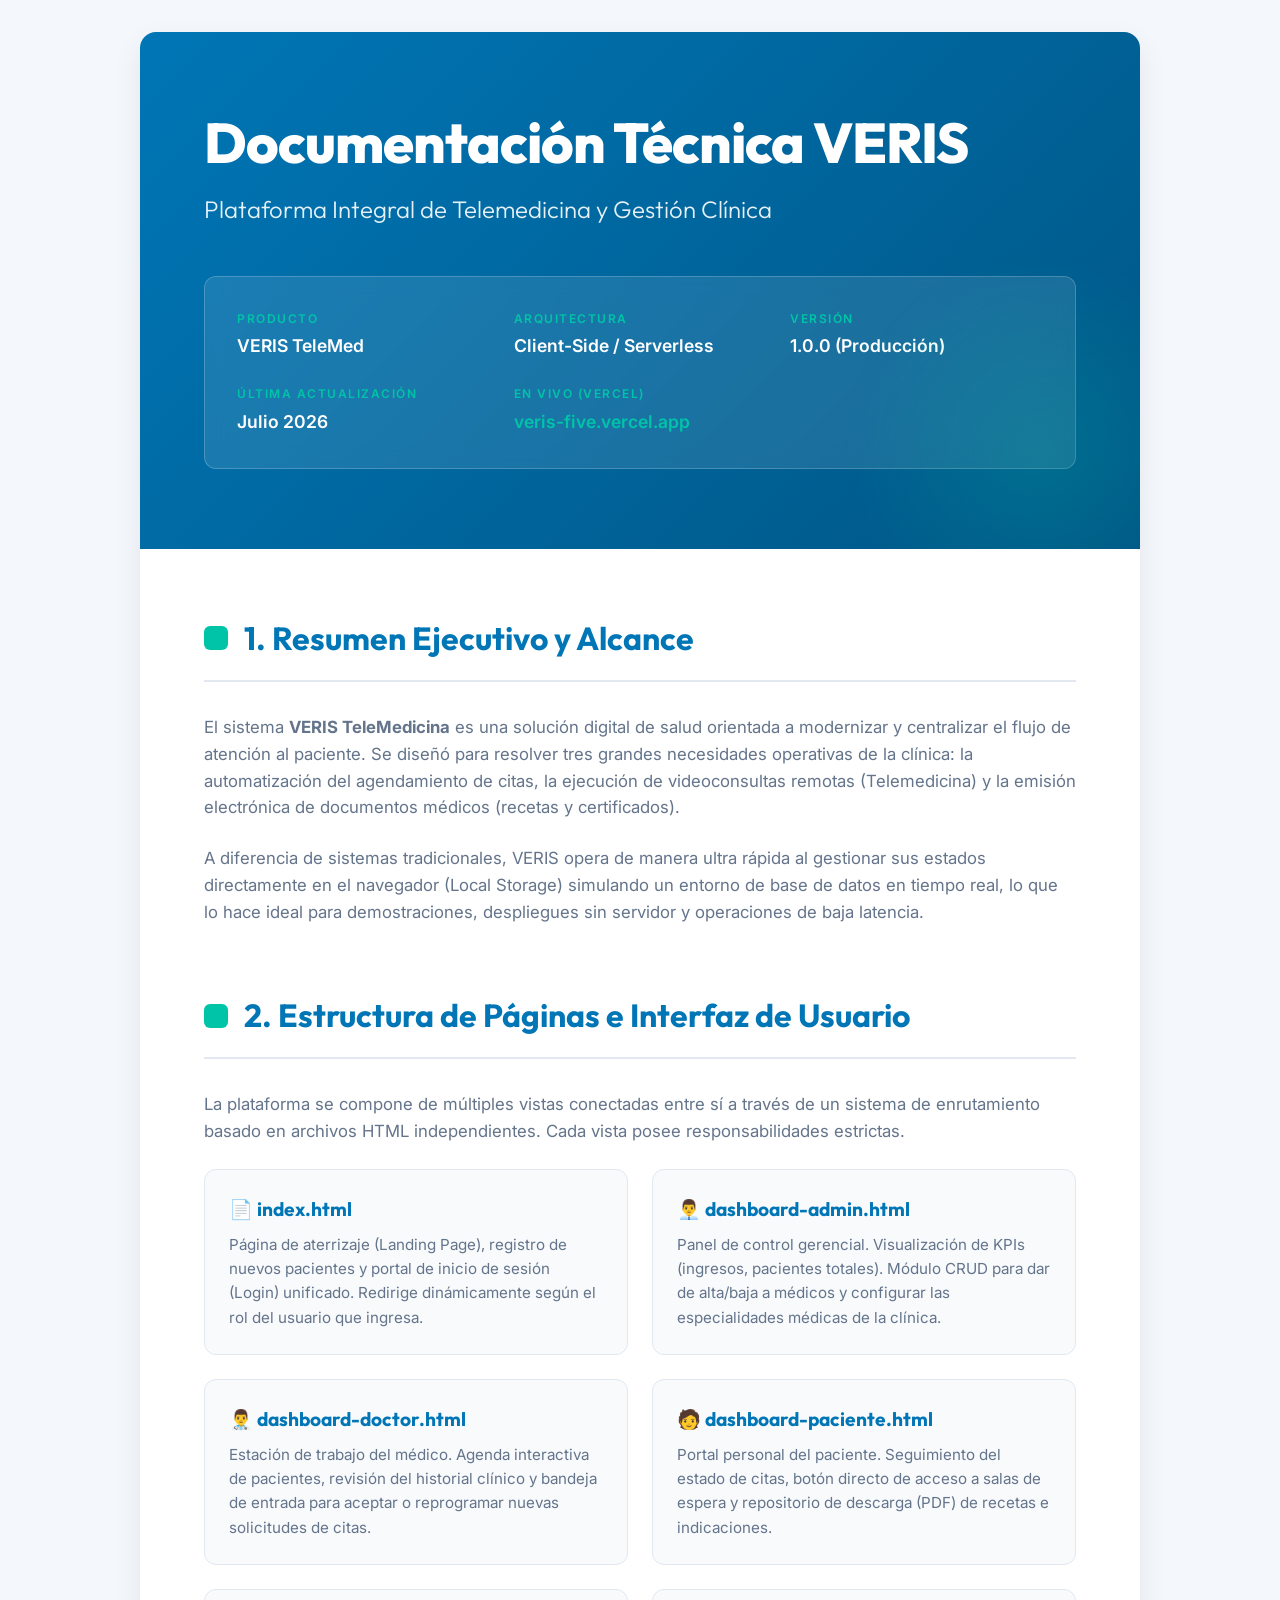
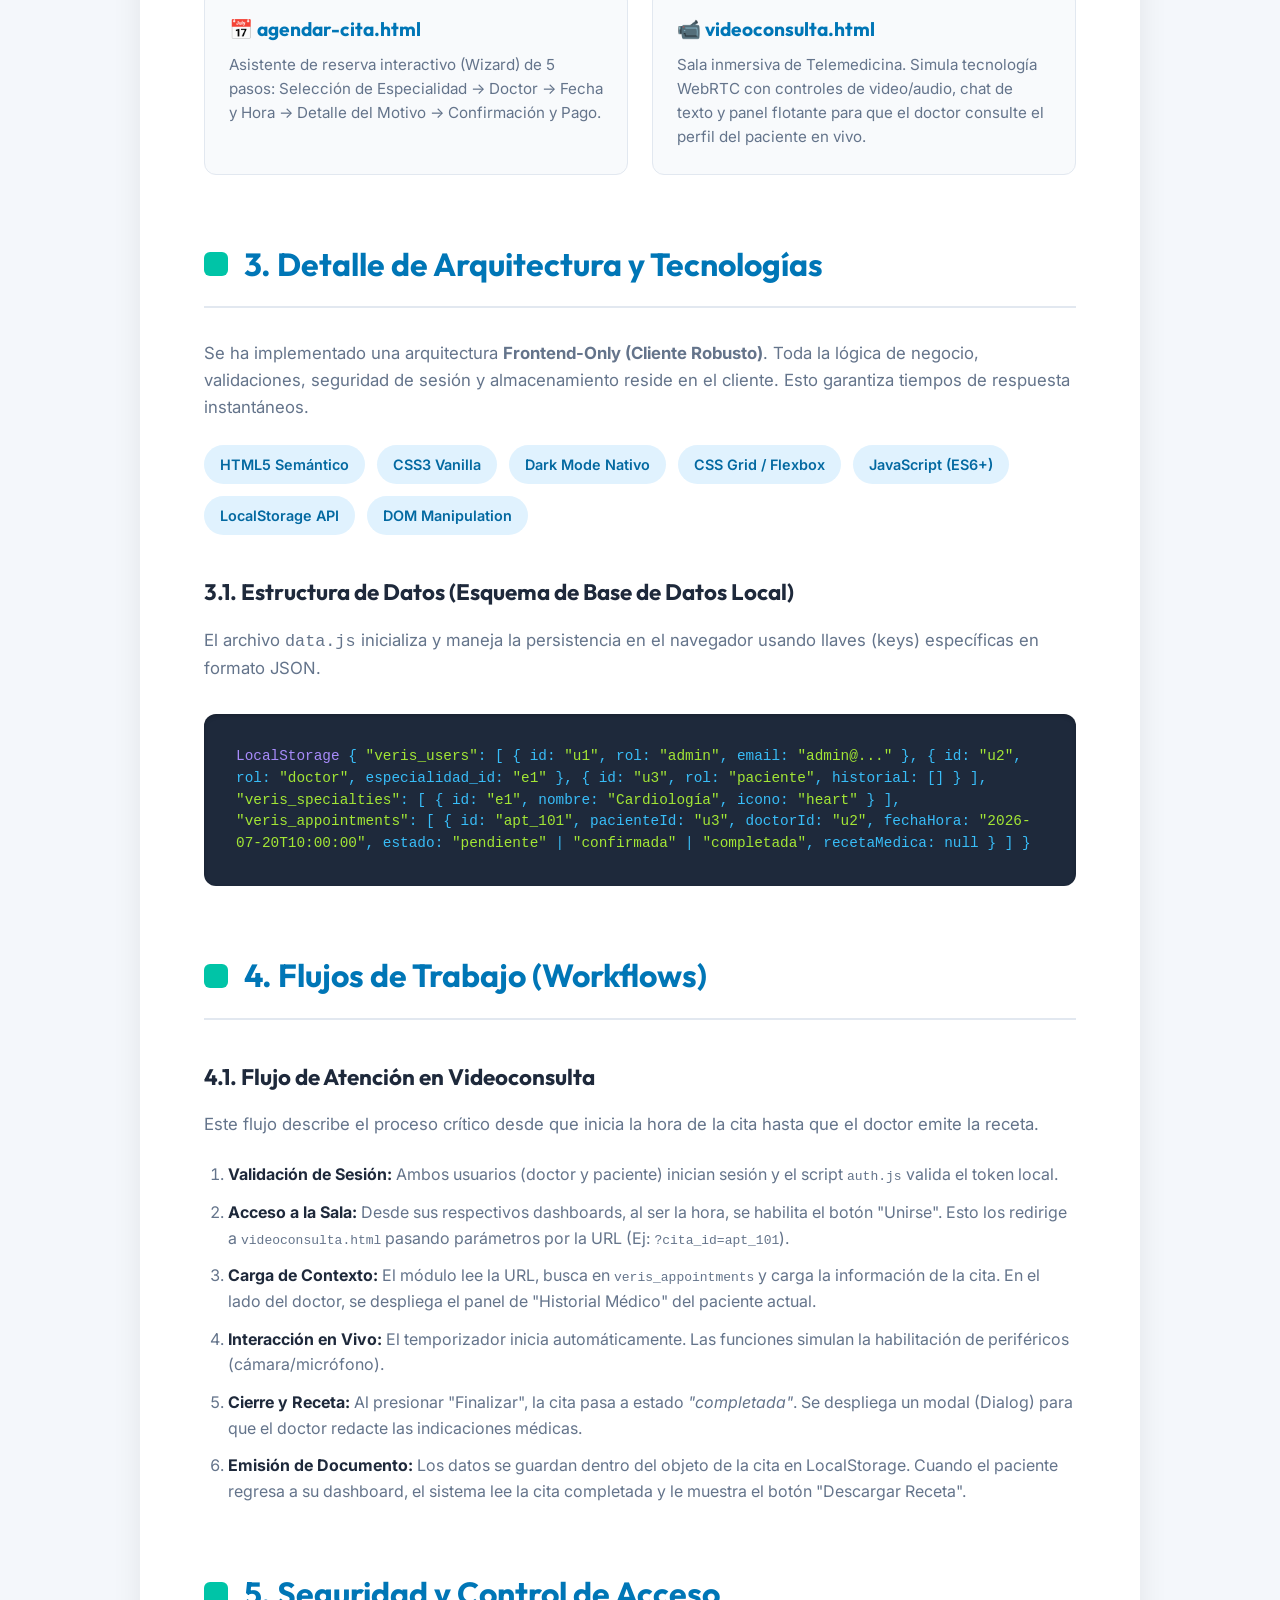
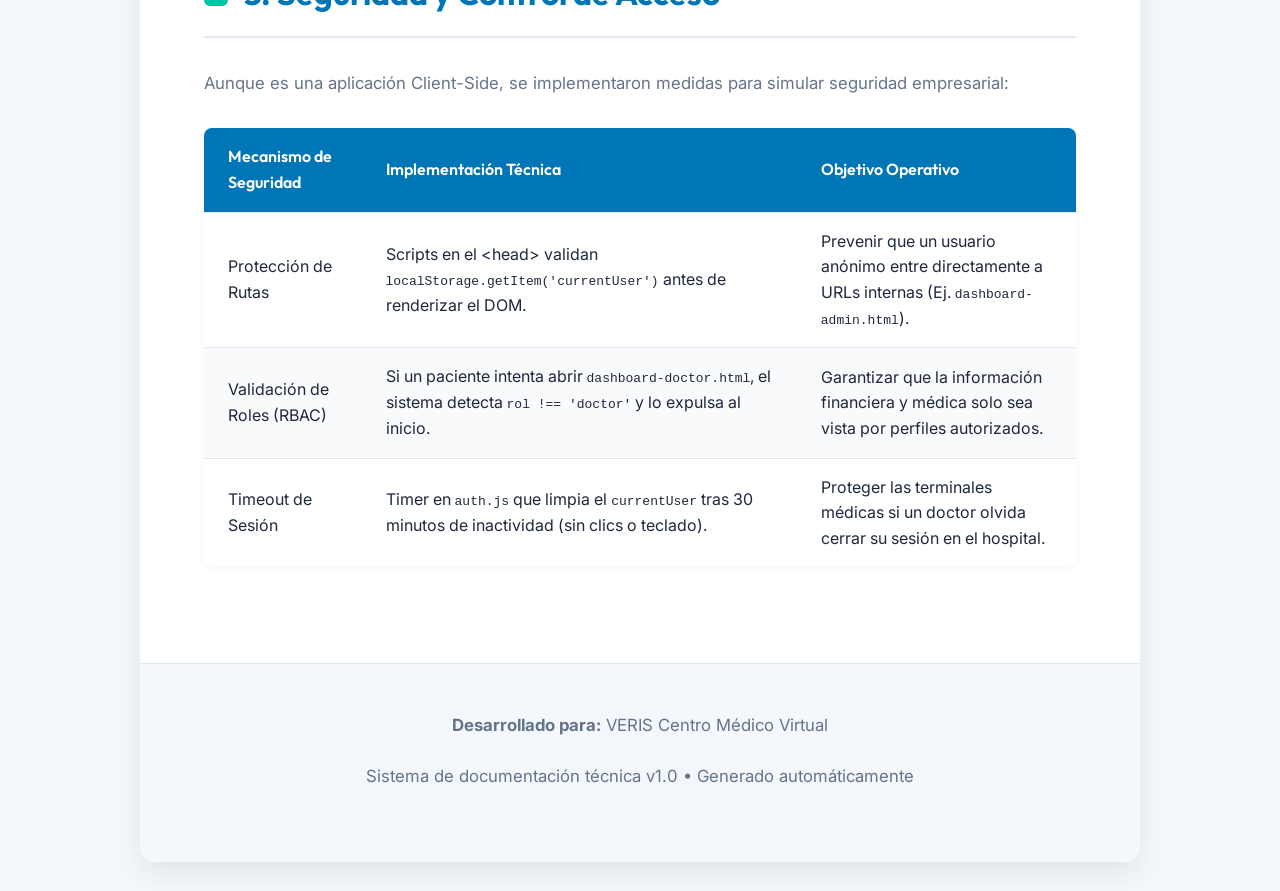
==== commit b84b6dbc: "Agregado el enlace de producción (Vercel) a la documentación" ====
--- a/Documentacion_VERIS.html
+++ b/Documentacion_VERIS.html
@@ -302,6 +302,10 @@
       <div class="meta-item">
         <span>Última Actualización</span>
         <strong>Julio 2026</strong>
+      </div>
+      <div class="meta-item">
+        <span>En vivo (Vercel)</span>
+        <strong><a href="https://veris-five.vercel.app" target="_blank" style="color:var(--secondary); text-decoration:none;">veris-five.vercel.app</a></strong>
       </div>
     </div>
   </header>
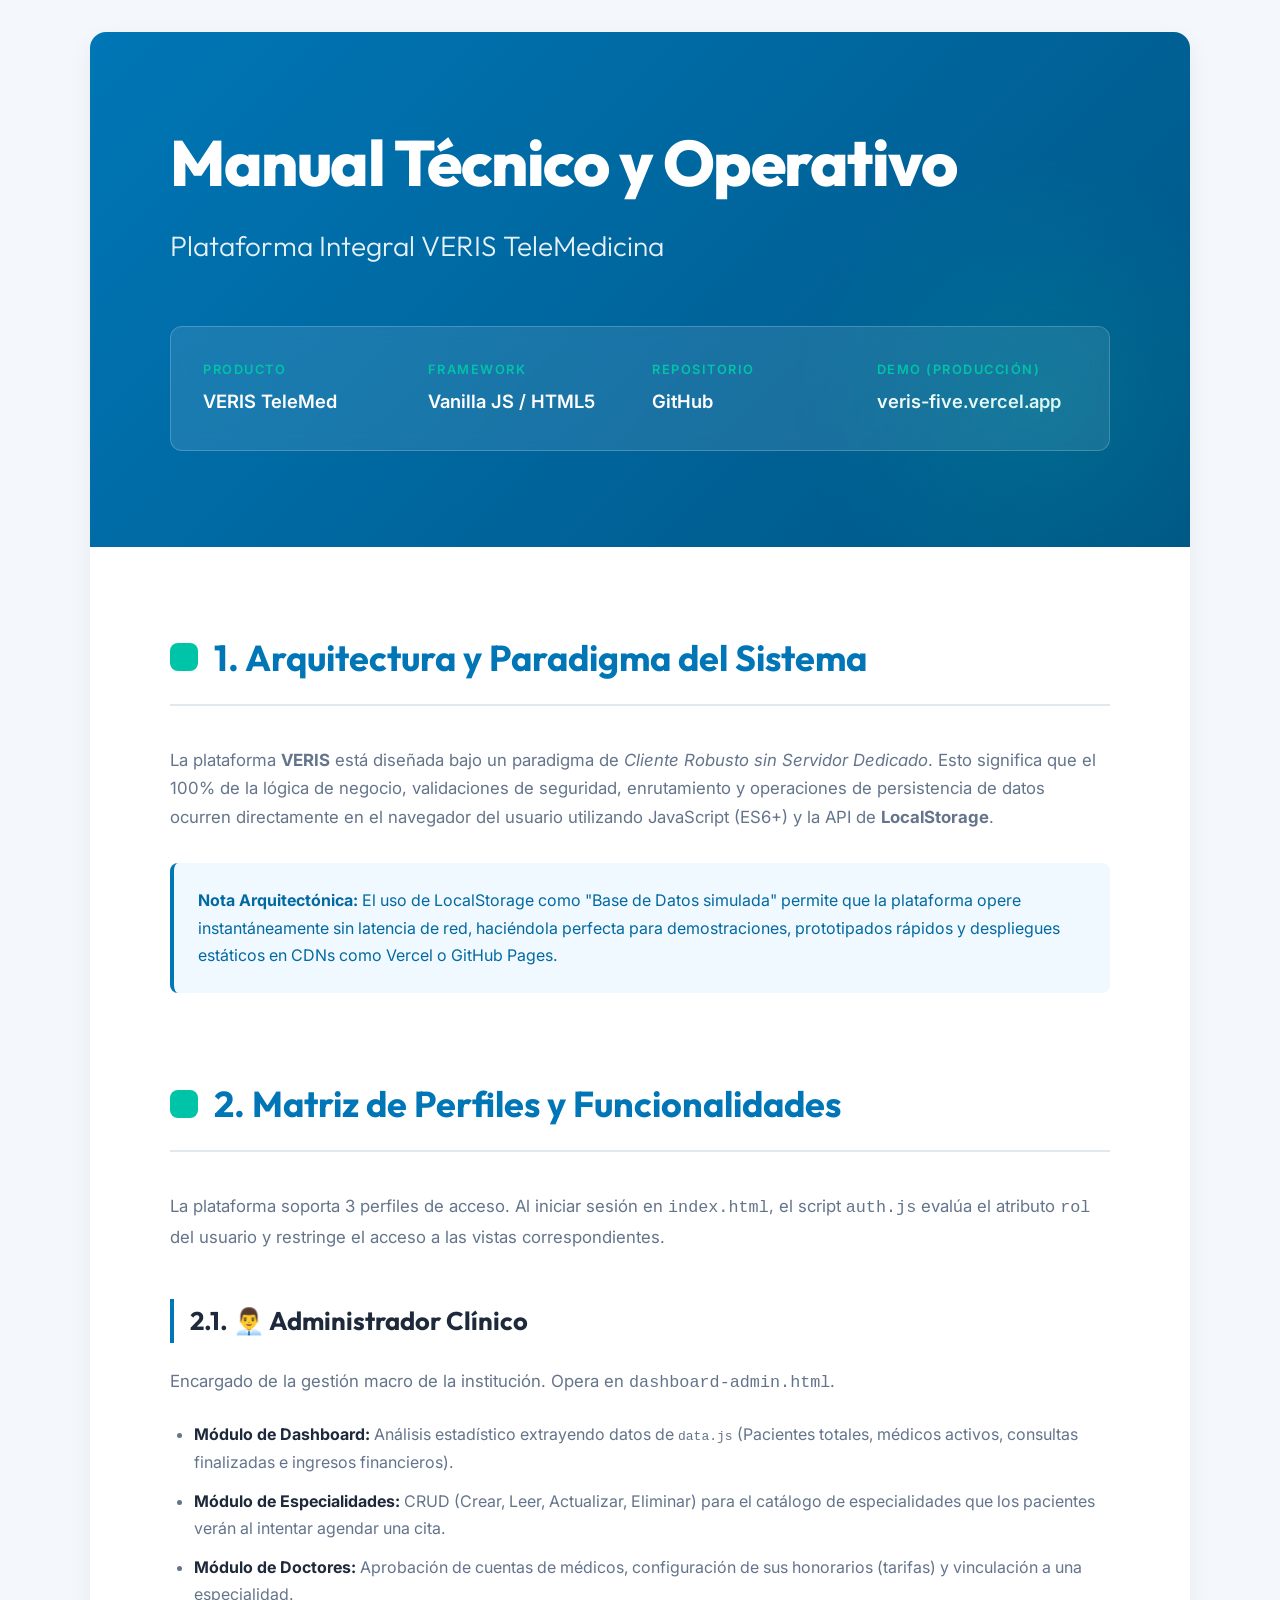
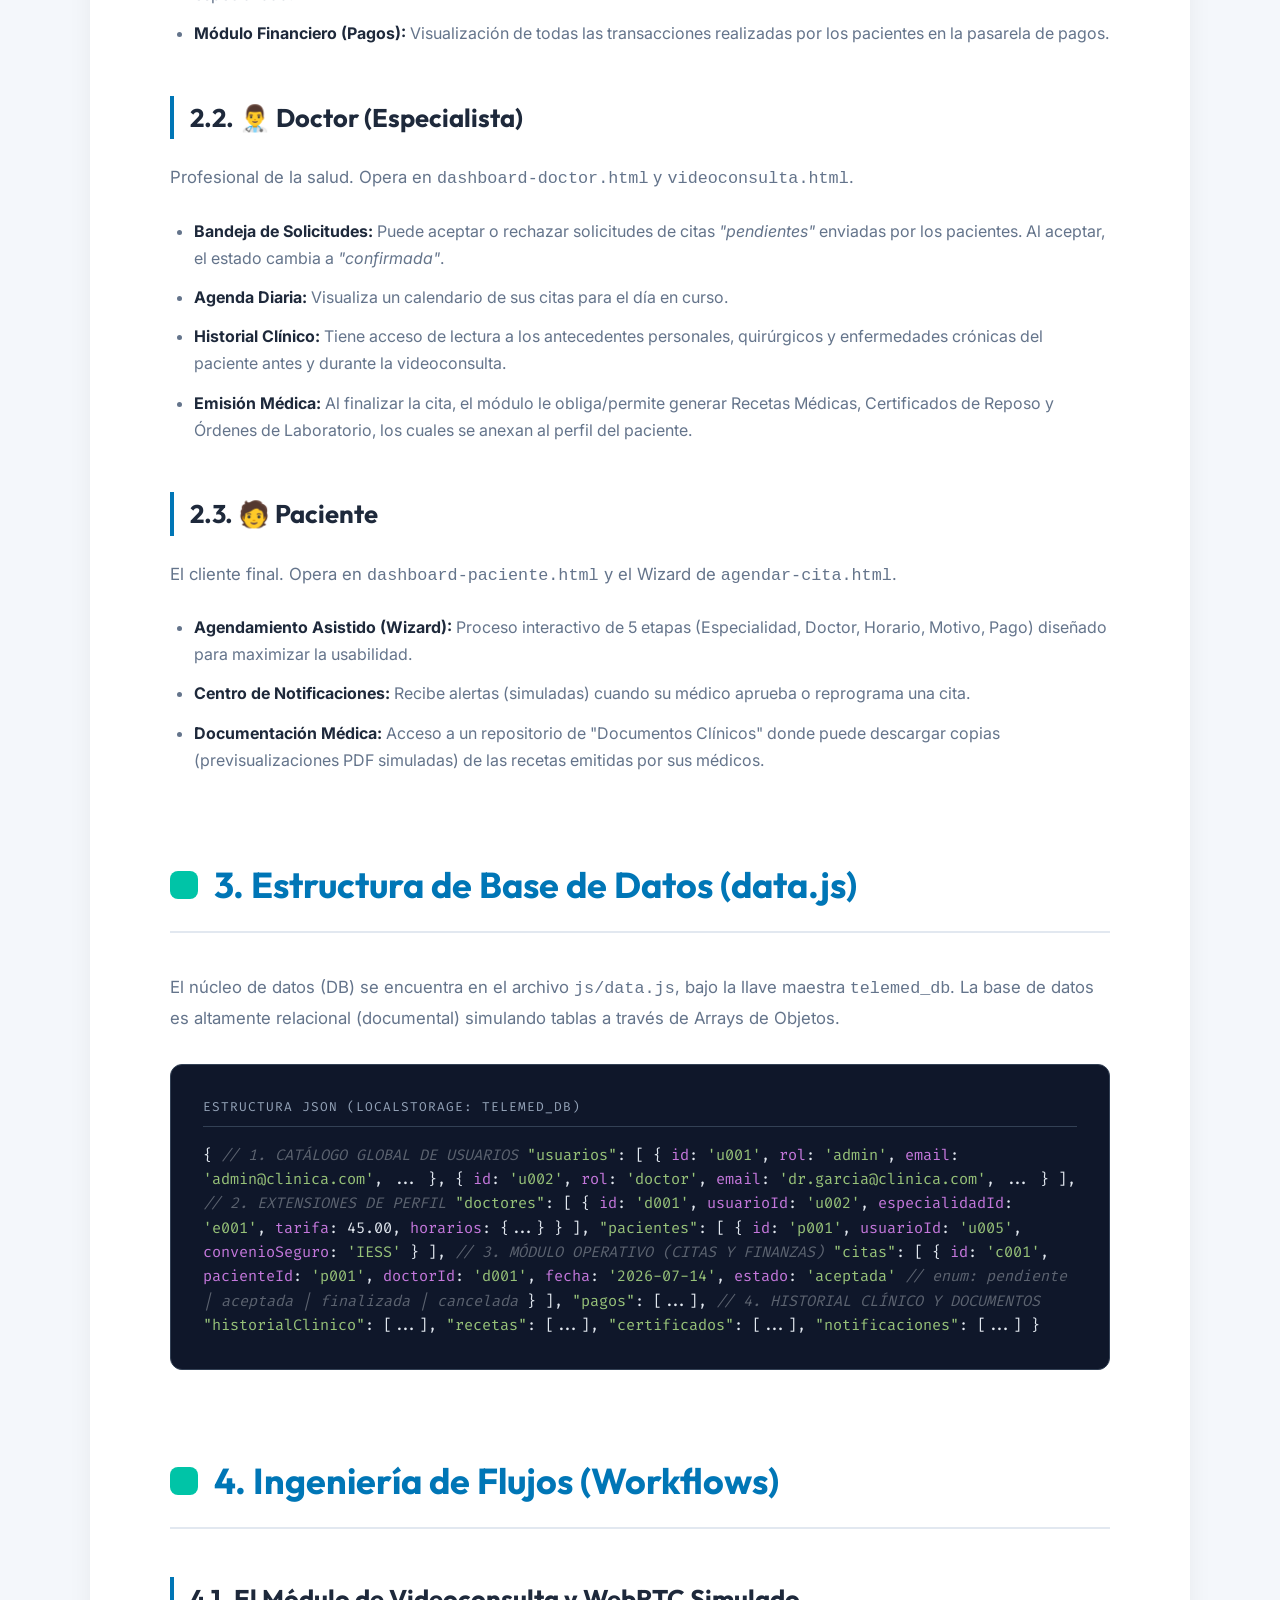
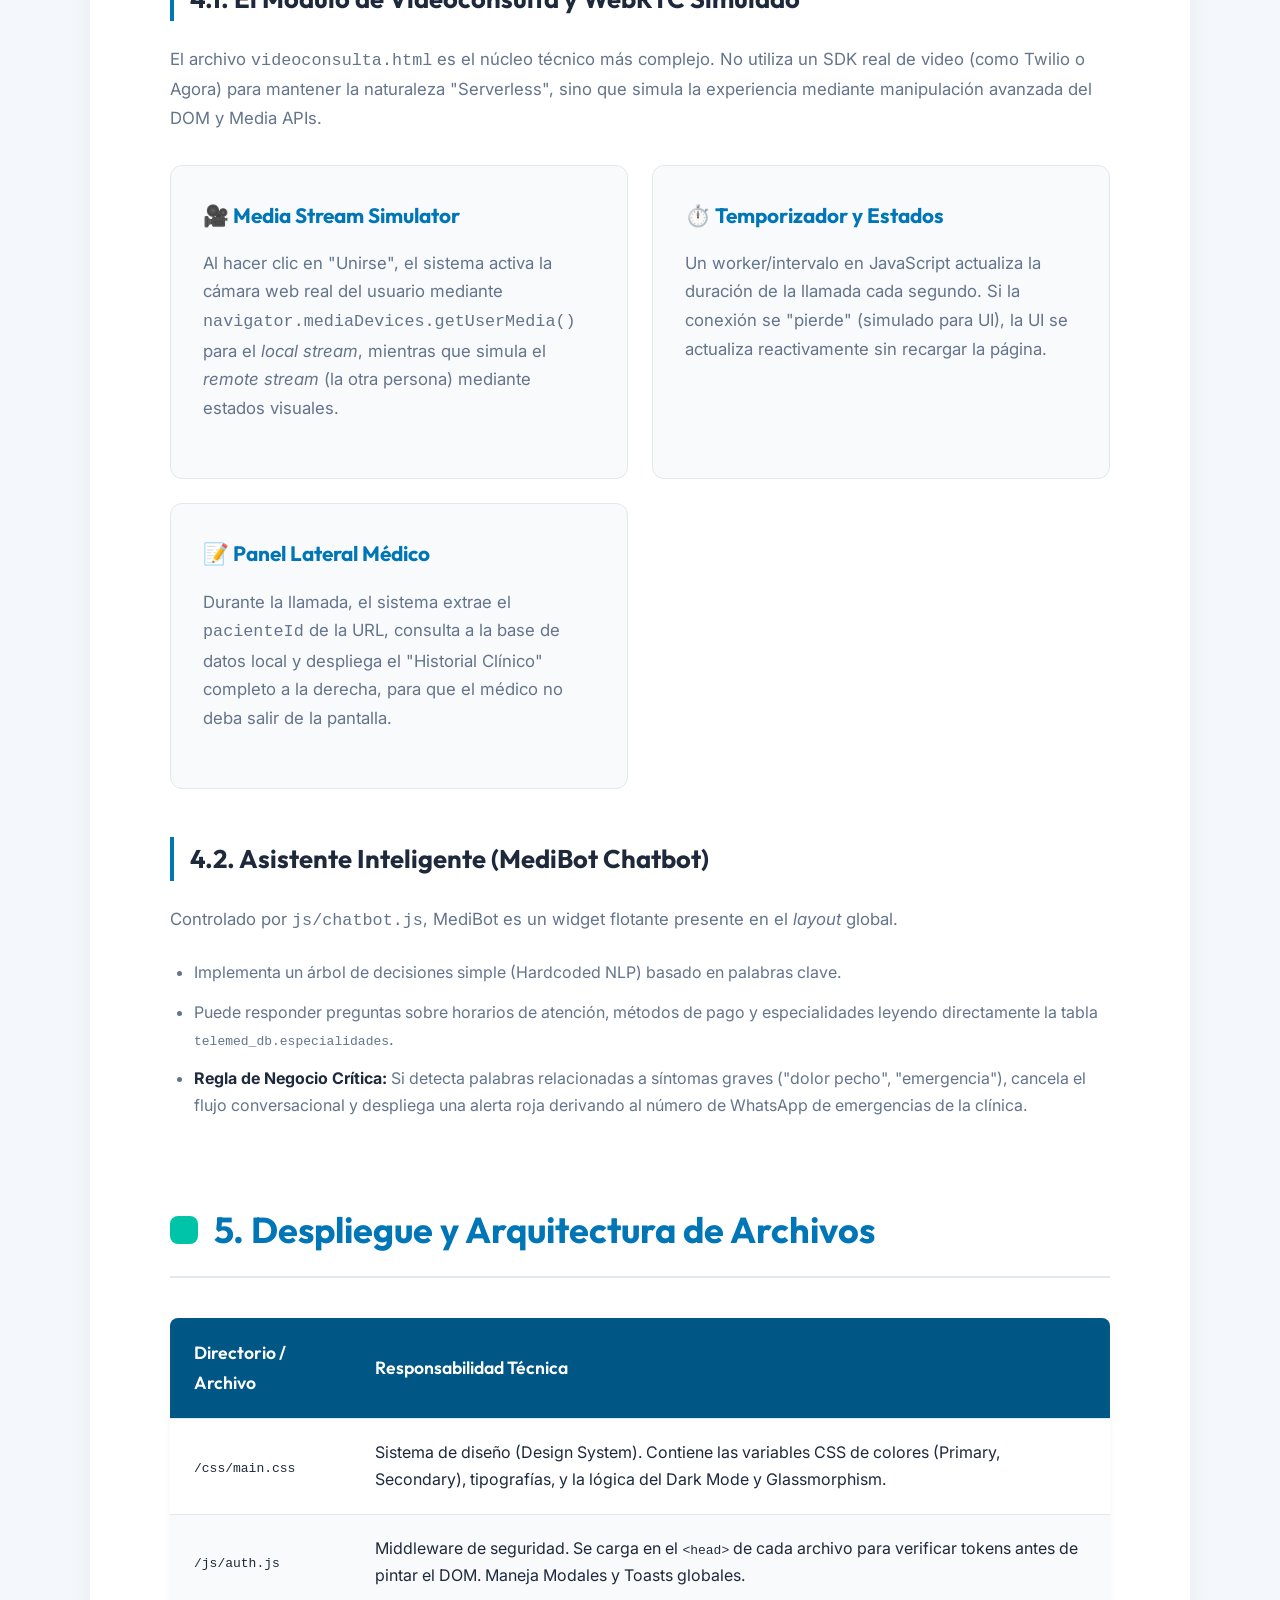
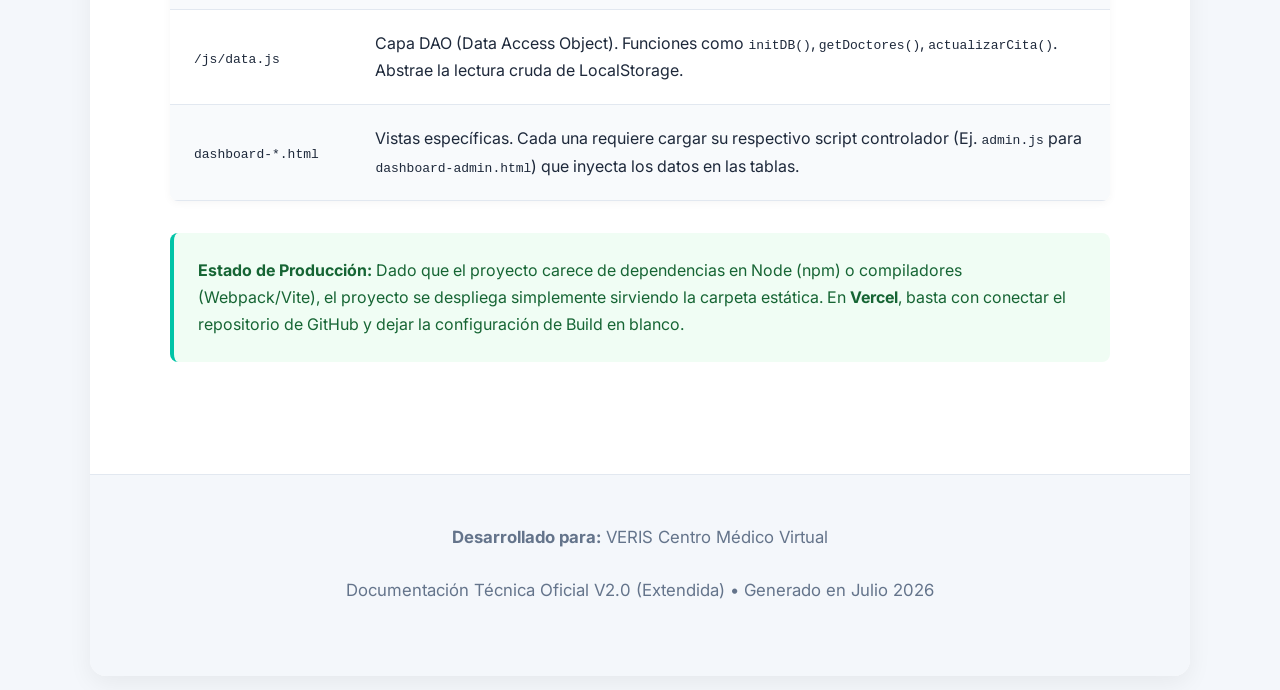
==== commit 18779501: "Expansión profunda de la documentación técnica y flujos operativos" ====
--- a/Documentacion_VERIS.html
+++ b/Documentacion_VERIS.html
@@ -3,13 +3,13 @@
 <head>
 <meta charset="UTF-8">
 <meta name="viewport" content="width=device-width, initial-scale=1.0">
-<title>Documentación Oficial - VERIS TeleMedicina</title>
-<link href="https://fonts.googleapis.com/css2?family=Outfit:wght@300;400;600;800&family=Inter:wght@400;500;600;700&display=swap" rel="stylesheet">
+<title>Documentación Oficial Extendida - VERIS TeleMedicina</title>
+<link href="https://fonts.googleapis.com/css2?family=Outfit:wght@300;400;600;800&family=Inter:wght@400;500;600;700&family=Fira+Code:wght@400;500&display=swap" rel="stylesheet">
 <style>
   :root {
-    --primary: #0076B6; /* Veris Blue */
+    --primary: #0076B6;
     --primary-dark: #005685;
-    --secondary: #00C4A7; /* Medical Teal */
+    --secondary: #00C4A7;
     --accent: #FF5A5F;
     --bg-main: #F4F7FB;
     --bg-card: #FFFFFF;
@@ -17,7 +17,7 @@
     --text-muted: #64748B;
     --border-color: #E2E8F0;
     --shadow-sm: 0 2px 8px rgba(0,0,0,0.04);
-    --shadow-lg: 0 12px 30px rgba(0,0,0,0.08);
+    --shadow-md: 0 8px 24px rgba(0,0,0,0.06);
   }
 
   * { box-sizing: border-box; margin: 0; padding: 0; }
@@ -26,17 +26,17 @@
     font-family: 'Inter', sans-serif;
     background-color: var(--bg-main);
     color: var(--text-main);
-    line-height: 1.6;
+    line-height: 1.7;
     padding: 2rem;
     -webkit-font-smoothing: antialiased;
   }
 
   .container {
-    max-width: 1000px;
+    max-width: 1100px;
     margin: 0 auto;
     background: var(--bg-card);
     border-radius: 16px;
-    box-shadow: var(--shadow-lg);
+    box-shadow: var(--shadow-md);
     overflow: hidden;
   }
 
@@ -44,7 +44,7 @@
   .hero {
     background: linear-gradient(135deg, var(--primary) 0%, var(--primary-dark) 100%);
     color: white;
-    padding: 5rem 4rem;
+    padding: 6rem 5rem;
     position: relative;
     overflow: hidden;
   }
@@ -54,27 +54,27 @@
     position: absolute;
     right: -100px;
     bottom: -100px;
-    width: 400px;
-    height: 400px;
-    background: radial-gradient(circle, rgba(0, 196, 167, 0.2) 0%, transparent 70%);
+    width: 500px;
+    height: 500px;
+    background: radial-gradient(circle, rgba(0, 196, 167, 0.15) 0%, transparent 70%);
     border-radius: 50%;
   }
 
   .hero h1 {
     font-family: 'Outfit', sans-serif;
-    font-size: 3.5rem;
+    font-size: 4rem;
     font-weight: 800;
     line-height: 1.1;
-    margin-bottom: 1rem;
-    letter-spacing: -1px;
+    margin-bottom: 1.5rem;
+    letter-spacing: -1.5px;
   }
 
   .hero h2 {
     font-family: 'Outfit', sans-serif;
-    font-size: 1.5rem;
+    font-size: 1.75rem;
     font-weight: 300;
     opacity: 0.9;
-    margin-bottom: 3rem;
+    margin-bottom: 3.5rem;
   }
 
   .meta-grid {
@@ -90,56 +90,63 @@
 
   .meta-item span {
     display: block;
-    font-size: 0.75rem;
+    font-size: 0.8rem;
     text-transform: uppercase;
     letter-spacing: 1.5px;
     font-weight: 600;
     color: var(--secondary);
-    margin-bottom: 0.25rem;
-  }
-
-  .meta-item strong {
-    font-size: 1.1rem;
+    margin-bottom: 0.35rem;
+  }
+
+  .meta-item strong, .meta-item a {
+    font-size: 1.15rem;
     font-weight: 600;
+    color: white;
+    text-decoration: none;
   }
 
   /* CONTENT AREA */
   .content {
-    padding: 4rem;
+    padding: 5rem;
   }
 
   h2.section-title {
     font-family: 'Outfit', sans-serif;
-    font-size: 2rem;
+    font-size: 2.25rem;
     color: var(--primary);
     display: flex;
     align-items: center;
     gap: 1rem;
-    margin: 4rem 0 2rem;
+    margin: 5rem 0 2.5rem;
     padding-bottom: 1rem;
     border-bottom: 2px solid var(--border-color);
-    page-break-before: always;
-  }
-
-  h2.section-title:first-child {
-    margin-top: 0;
-    page-break-before: auto;
-  }
+  }
+
+  h2.section-title:first-child { margin-top: 0; }
 
   h2.section-title::before {
     content: '';
     display: block;
-    width: 24px;
-    height: 24px;
+    width: 28px;
+    height: 28px;
     background-color: var(--secondary);
-    border-radius: 6px;
+    border-radius: 8px;
   }
 
   h3 {
     font-family: 'Outfit', sans-serif;
-    font-size: 1.4rem;
+    font-size: 1.6rem;
     color: var(--text-main);
-    margin: 2.5rem 0 1rem;
+    margin: 3rem 0 1.5rem;
+    border-left: 4px solid var(--primary);
+    padding-left: 1rem;
+  }
+  
+  h4 {
+    font-family: 'Outfit', sans-serif;
+    font-size: 1.3rem;
+    color: var(--primary-dark);
+    margin: 2rem 0 1rem;
   }
 
   p {
@@ -154,45 +161,36 @@
     color: var(--text-muted);
   }
 
-  li {
-    margin-bottom: 0.75rem;
-  }
-
-  li strong {
-    color: var(--text-main);
-  }
-
-  /* DETAILED CARDS */
+  li { margin-bottom: 0.75rem; }
+  li strong { color: var(--text-main); }
+
+  /* CARDS */
   .card-grid {
     display: grid;
-    grid-template-columns: repeat(auto-fit, minmax(280px, 1fr));
+    grid-template-columns: repeat(auto-fit, minmax(300px, 1fr));
     gap: 1.5rem;
-    margin-bottom: 2rem;
+    margin: 2rem 0;
   }
 
   .feature-card {
     background: #F8FAFC;
     border: 1px solid var(--border-color);
     border-radius: 12px;
-    padding: 1.5rem;
-    transition: transform 0.2s;
+    padding: 2rem;
+    transition: transform 0.2s, box-shadow 0.2s;
   }
 
   .feature-card:hover {
-    transform: translateY(-2px);
+    transform: translateY(-4px);
     box-shadow: var(--shadow-sm);
+    border-color: var(--secondary);
   }
 
   .feature-card h4 {
     color: var(--primary);
-    font-size: 1.2rem;
-    margin-bottom: 0.5rem;
-    font-family: 'Outfit', sans-serif;
-  }
-
-  .feature-card p {
-    font-size: 0.95rem;
-    margin-bottom: 0;
+    margin: 0 0 1rem 0;
+    border: none;
+    padding: 0;
   }
 
   /* TABLES */
@@ -207,54 +205,61 @@
   }
 
   th, td {
-    padding: 1rem 1.5rem;
+    padding: 1.25rem 1.5rem;
     text-align: left;
     border-bottom: 1px solid var(--border-color);
   }
 
   th {
-    background-color: var(--primary);
+    background-color: var(--primary-dark);
     color: white;
     font-weight: 600;
     font-family: 'Outfit', sans-serif;
-  }
-
-  tr:last-child td { border-bottom: none; }
+    font-size: 1.1rem;
+  }
+
   tr:nth-child(even) { background-color: #F8FAFC; }
 
-  /* TECH STACK CHIPS */
-  .tech-stack {
-    display: flex;
-    flex-wrap: wrap;
-    gap: 0.75rem;
-    margin-bottom: 2rem;
-  }
-
-  .tech-chip {
-    background: #E0F2FE;
-    color: #0369A1;
-    padding: 0.5rem 1rem;
-    border-radius: 99px;
-    font-size: 0.9rem;
-    font-weight: 600;
-  }
-
-  /* ARCHITECTURE DIAGRAMS (MODERN LOOK) */
+  /* ALERT BOXES */
+  .alert {
+    padding: 1.5rem;
+    border-radius: 8px;
+    margin: 2rem 0;
+    border-left: 4px solid;
+    background-color: #F8FAFC;
+  }
+  .alert-info { border-color: var(--primary); background-color: #F0F9FF; color: #0369A1; }
+  .alert-success { border-color: var(--secondary); background-color: #F0FDF4; color: #166534; }
+
+  /* CODE DIAGRAMS */
   .modern-diagram {
-    background: #1E293B;
-    color: #38BDF8;
+    background: #0F172A;
+    color: #E2E8F0;
     padding: 2rem;
     border-radius: 12px;
     font-family: 'Fira Code', monospace;
-    font-size: 0.9rem;
-    line-height: 1.5;
+    font-size: 0.95rem;
+    line-height: 1.6;
     overflow-x: auto;
     margin: 2rem 0;
-    box-shadow: inset 0 2px 4px rgba(0,0,0,0.2);
-  }
-
-  .modern-diagram span.keyword { color: #A78BFA; }
-  .modern-diagram span.string { color: #A3E635; }
+    border: 1px solid #334155;
+  }
+
+  .diagram-title {
+    display: block;
+    color: #94A3B8;
+    margin-bottom: 1rem;
+    font-size: 0.8rem;
+    text-transform: uppercase;
+    letter-spacing: 1px;
+    border-bottom: 1px solid #334155;
+    padding-bottom: 0.5rem;
+  }
+
+  .keyword { color: #C678DD; } /* Purple */
+  .string { color: #98C379; } /* Green */
+  .function { color: #61AFEF; } /* Blue */
+  .comment { color: #5C6370; font-style: italic; }
 
   .footer {
     text-align: center;
@@ -265,17 +270,6 @@
     border-top: 1px solid var(--border-color);
   }
 
-  @media print {
-    body { background: white; padding: 0; color: black; }
-    .container { box-shadow: none; border-radius: 0; max-width: 100%; }
-    .hero { background: white; color: black; padding: 3rem 0; border-bottom: 4px solid var(--primary); }
-    .hero h1 { color: var(--primary); }
-    .hero h2 { color: var(--text-muted); }
-    .meta-grid { background: #f8fafc; border: 1px solid #ccc; color: black; }
-    .meta-item span { color: var(--primary); }
-    .modern-diagram { background: #f1f5f9; color: black; border: 1px solid #ccc; box-shadow: none; }
-    .content { padding: 2rem 0; }
-  }
 </style>
 </head>
 <body>
@@ -283,8 +277,8 @@
 <div class="container">
   
   <header class="hero">
-    <h1>Documentación Técnica VERIS</h1>
-    <h2>Plataforma Integral de Telemedicina y Gestión Clínica</h2>
+    <h1>Manual Técnico y Operativo</h1>
+    <h2>Plataforma Integral VERIS TeleMedicina</h2>
     
     <div class="meta-grid">
       <div class="meta-item">
@@ -292,155 +286,170 @@
         <strong>VERIS TeleMed</strong>
       </div>
       <div class="meta-item">
-        <span>Arquitectura</span>
-        <strong>Client-Side / Serverless</strong>
+        <span>Framework</span>
+        <strong>Vanilla JS / HTML5</strong>
       </div>
       <div class="meta-item">
-        <span>Versión</span>
-        <strong>1.0.0 (Producción)</strong>
+        <span>Repositorio</span>
+        <strong><a href="https://github.com/Elvibu07/VERIS" target="_blank">GitHub</a></strong>
       </div>
       <div class="meta-item">
-        <span>Última Actualización</span>
-        <strong>Julio 2026</strong>
-      </div>
-      <div class="meta-item">
-        <span>En vivo (Vercel)</span>
-        <strong><a href="https://veris-five.vercel.app" target="_blank" style="color:var(--secondary); text-decoration:none;">veris-five.vercel.app</a></strong>
+        <span>Demo (Producción)</span>
+        <strong><a href="https://veris-five.vercel.app" target="_blank">veris-five.vercel.app</a></strong>
       </div>
     </div>
   </header>
 
   <main class="content">
 
-    <!-- SECCIÓN 1 -->
-    <h2 class="section-title">1. Resumen Ejecutivo y Alcance</h2>
+    <!-- 1. INTRODUCCIÓN -->
+    <h2 class="section-title">1. Arquitectura y Paradigma del Sistema</h2>
     <p>
-      El sistema <strong>VERIS TeleMedicina</strong> es una solución digital de salud orientada a modernizar y centralizar el flujo de atención al paciente. Se diseñó para resolver tres grandes necesidades operativas de la clínica: la automatización del agendamiento de citas, la ejecución de videoconsultas remotas (Telemedicina) y la emisión electrónica de documentos médicos (recetas y certificados).
+      La plataforma <strong>VERIS</strong> está diseñada bajo un paradigma de <em>Cliente Robusto sin Servidor Dedicado</em>. Esto significa que el 100% de la lógica de negocio, validaciones de seguridad, enrutamiento y operaciones de persistencia de datos ocurren directamente en el navegador del usuario utilizando JavaScript (ES6+) y la API de <strong>LocalStorage</strong>.
     </p>
-    <p>
-      A diferencia de sistemas tradicionales, VERIS opera de manera ultra rápida al gestionar sus estados directamente en el navegador (Local Storage) simulando un entorno de base de datos en tiempo real, lo que lo hace ideal para demostraciones, despliegues sin servidor y operaciones de baja latencia.
-    </p>
-
-    <!-- SECCIÓN 2 -->
-    <h2 class="section-title">2. Estructura de Páginas e Interfaz de Usuario</h2>
-    <p>La plataforma se compone de múltiples vistas conectadas entre sí a través de un sistema de enrutamiento basado en archivos HTML independientes. Cada vista posee responsabilidades estrictas.</p>
-
+    <div class="alert alert-info">
+      <strong>Nota Arquitectónica:</strong> El uso de LocalStorage como "Base de Datos simulada" permite que la plataforma opere instantáneamente sin latencia de red, haciéndola perfecta para demostraciones, prototipados rápidos y despliegues estáticos en CDNs como Vercel o GitHub Pages.
+    </div>
+
+    <!-- 2. PERFILES Y ROLES -->
+    <h2 class="section-title">2. Matriz de Perfiles y Funcionalidades</h2>
+    <p>La plataforma soporta 3 perfiles de acceso. Al iniciar sesión en <code>index.html</code>, el script <code>auth.js</code> evalúa el atributo <code>rol</code> del usuario y restringe el acceso a las vistas correspondientes.</p>
+
+    <h3>2.1. 👨‍💼 Administrador Clínico</h3>
+    <p>Encargado de la gestión macro de la institución. Opera en <code>dashboard-admin.html</code>.</p>
+    <ul>
+      <li><strong>Módulo de Dashboard:</strong> Análisis estadístico extrayendo datos de <code>data.js</code> (Pacientes totales, médicos activos, consultas finalizadas e ingresos financieros).</li>
+      <li><strong>Módulo de Especialidades:</strong> CRUD (Crear, Leer, Actualizar, Eliminar) para el catálogo de especialidades que los pacientes verán al intentar agendar una cita.</li>
+      <li><strong>Módulo de Doctores:</strong> Aprobación de cuentas de médicos, configuración de sus honorarios (tarifas) y vinculación a una especialidad.</li>
+      <li><strong>Módulo Financiero (Pagos):</strong> Visualización de todas las transacciones realizadas por los pacientes en la pasarela de pagos.</li>
+    </ul>
+
+    <h3>2.2. 👨‍⚕️ Doctor (Especialista)</h3>
+    <p>Profesional de la salud. Opera en <code>dashboard-doctor.html</code> y <code>videoconsulta.html</code>.</p>
+    <ul>
+      <li><strong>Bandeja de Solicitudes:</strong> Puede aceptar o rechazar solicitudes de citas <em>"pendientes"</em> enviadas por los pacientes. Al aceptar, el estado cambia a <em>"confirmada"</em>.</li>
+      <li><strong>Agenda Diaria:</strong> Visualiza un calendario de sus citas para el día en curso.</li>
+      <li><strong>Historial Clínico:</strong> Tiene acceso de lectura a los antecedentes personales, quirúrgicos y enfermedades crónicas del paciente antes y durante la videoconsulta.</li>
+      <li><strong>Emisión Médica:</strong> Al finalizar la cita, el módulo le obliga/permite generar Recetas Médicas, Certificados de Reposo y Órdenes de Laboratorio, los cuales se anexan al perfil del paciente.</li>
+    </ul>
+
+    <h3>2.3. 🧑 Paciente</h3>
+    <p>El cliente final. Opera en <code>dashboard-paciente.html</code> y el Wizard de <code>agendar-cita.html</code>.</p>
+    <ul>
+      <li><strong>Agendamiento Asistido (Wizard):</strong> Proceso interactivo de 5 etapas (Especialidad, Doctor, Horario, Motivo, Pago) diseñado para maximizar la usabilidad.</li>
+      <li><strong>Centro de Notificaciones:</strong> Recibe alertas (simuladas) cuando su médico aprueba o reprograma una cita.</li>
+      <li><strong>Documentación Médica:</strong> Acceso a un repositorio de "Documentos Clínicos" donde puede descargar copias (previsualizaciones PDF simuladas) de las recetas emitidas por sus médicos.</li>
+    </ul>
+
+    <!-- 3. BASE DE DATOS LOCAL -->
+    <h2 class="section-title">3. Estructura de Base de Datos (data.js)</h2>
+    <p>El núcleo de datos (DB) se encuentra en el archivo <code>js/data.js</code>, bajo la llave maestra <code>telemed_db</code>. La base de datos es altamente relacional (documental) simulando tablas a través de Arrays de Objetos.</p>
+    
+    <div class="modern-diagram">
+<span class="diagram-title">Estructura JSON (LocalStorage: telemed_db)</span>
+{
+  <span class="comment">// 1. CATÁLOGO GLOBAL DE USUARIOS</span>
+  <span class="string">"usuarios"</span>: [
+    { <span class="keyword">id</span>: <span class="string">'u001'</span>, <span class="keyword">rol</span>: <span class="string">'admin'</span>, <span class="keyword">email</span>: <span class="string">'admin@clinica.com'</span>, ... },
+    { <span class="keyword">id</span>: <span class="string">'u002'</span>, <span class="keyword">rol</span>: <span class="string">'doctor'</span>, <span class="keyword">email</span>: <span class="string">'dr.garcia@clinica.com'</span>, ... }
+  ],
+
+  <span class="comment">// 2. EXTENSIONES DE PERFIL</span>
+  <span class="string">"doctores"</span>: [
+    { <span class="keyword">id</span>: <span class="string">'d001'</span>, <span class="keyword">usuarioId</span>: <span class="string">'u002'</span>, <span class="keyword">especialidadId</span>: <span class="string">'e001'</span>, <span class="keyword">tarifa</span>: 45.00, <span class="keyword">horarios</span>: {...} }
+  ],
+  <span class="string">"pacientes"</span>: [
+    { <span class="keyword">id</span>: <span class="string">'p001'</span>, <span class="keyword">usuarioId</span>: <span class="string">'u005'</span>, <span class="keyword">convenioSeguro</span>: <span class="string">'IESS'</span> }
+  ],
+
+  <span class="comment">// 3. MÓDULO OPERATIVO (CITAS Y FINANZAS)</span>
+  <span class="string">"citas"</span>: [
+    {
+      <span class="keyword">id</span>: <span class="string">'c001'</span>,
+      <span class="keyword">pacienteId</span>: <span class="string">'p001'</span>,
+      <span class="keyword">doctorId</span>: <span class="string">'d001'</span>,
+      <span class="keyword">fecha</span>: <span class="string">'2026-07-14'</span>,
+      <span class="keyword">estado</span>: <span class="string">'aceptada'</span> <span class="comment">// enum: pendiente | aceptada | finalizada | cancelada</span>
+    }
+  ],
+  <span class="string">"pagos"</span>: [...],
+  
+  <span class="comment">// 4. HISTORIAL CLÍNICO Y DOCUMENTOS</span>
+  <span class="string">"historialClinico"</span>: [...],
+  <span class="string">"recetas"</span>: [...],
+  <span class="string">"certificados"</span>: [...],
+  <span class="string">"notificaciones"</span>: [...]
+}
+    </div>
+
+    <!-- 4. FLUJOS COMPLEJOS -->
+    <h2 class="section-title">4. Ingeniería de Flujos (Workflows)</h2>
+
+    <h3>4.1. El Módulo de Videoconsulta y WebRTC Simulado</h3>
+    <p>El archivo <code>videoconsulta.html</code> es el núcleo técnico más complejo. No utiliza un SDK real de video (como Twilio o Agora) para mantener la naturaleza "Serverless", sino que simula la experiencia mediante manipulación avanzada del DOM y Media APIs.</p>
+    
     <div class="card-grid">
       <div class="feature-card">
-        <h4>📄 index.html</h4>
-        <p>Página de aterrizaje (Landing Page), registro de nuevos pacientes y portal de inicio de sesión (Login) unificado. Redirige dinámicamente según el rol del usuario que ingresa.</p>
+        <h4>🎥 Media Stream Simulator</h4>
+        <p>Al hacer clic en "Unirse", el sistema activa la cámara web real del usuario mediante <code>navigator.mediaDevices.getUserMedia()</code> para el <em>local stream</em>, mientras que simula el <em>remote stream</em> (la otra persona) mediante estados visuales.</p>
       </div>
       <div class="feature-card">
-        <h4>👨‍💼 dashboard-admin.html</h4>
-        <p>Panel de control gerencial. Visualización de KPIs (ingresos, pacientes totales). Módulo CRUD para dar de alta/baja a médicos y configurar las especialidades médicas de la clínica.</p>
+        <h4>⏱️ Temporizador y Estados</h4>
+        <p>Un worker/intervalo en JavaScript actualiza la duración de la llamada cada segundo. Si la conexión se "pierde" (simulado para UI), la UI se actualiza reactivamente sin recargar la página.</p>
       </div>
       <div class="feature-card">
-        <h4>👨‍⚕️ dashboard-doctor.html</h4>
-        <p>Estación de trabajo del médico. Agenda interactiva de pacientes, revisión del historial clínico y bandeja de entrada para aceptar o reprogramar nuevas solicitudes de citas.</p>
-      </div>
-      <div class="feature-card">
-        <h4>🧑 dashboard-paciente.html</h4>
-        <p>Portal personal del paciente. Seguimiento del estado de citas, botón directo de acceso a salas de espera y repositorio de descarga (PDF) de recetas e indicaciones.</p>
-      </div>
-      <div class="feature-card">
-        <h4>📅 agendar-cita.html</h4>
-        <p>Asistente de reserva interactivo (Wizard) de 5 pasos: Selección de Especialidad → Doctor → Fecha y Hora → Detalle del Motivo → Confirmación y Pago.</p>
-      </div>
-      <div class="feature-card">
-        <h4>📹 videoconsulta.html</h4>
-        <p>Sala inmersiva de Telemedicina. Simula tecnología WebRTC con controles de video/audio, chat de texto y panel flotante para que el doctor consulte el perfil del paciente en vivo.</p>
+        <h4>📝 Panel Lateral Médico</h4>
+        <p>Durante la llamada, el sistema extrae el <code>pacienteId</code> de la URL, consulta a la base de datos local y despliega el "Historial Clínico" completo a la derecha, para que el médico no deba salir de la pantalla.</p>
       </div>
     </div>
 
-    <!-- SECCIÓN 3 -->
-    <h2 class="section-title">3. Detalle de Arquitectura y Tecnologías</h2>
-    <p>Se ha implementado una arquitectura <strong>Frontend-Only (Cliente Robusto)</strong>. Toda la lógica de negocio, validaciones, seguridad de sesión y almacenamiento reside en el cliente. Esto garantiza tiempos de respuesta instantáneos.</p>
-    
-    <div class="tech-stack">
-      <span class="tech-chip">HTML5 Semántico</span>
-      <span class="tech-chip">CSS3 Vanilla</span>
-      <span class="tech-chip">Dark Mode Nativo</span>
-      <span class="tech-chip">CSS Grid / Flexbox</span>
-      <span class="tech-chip">JavaScript (ES6+)</span>
-      <span class="tech-chip">LocalStorage API</span>
-      <span class="tech-chip">DOM Manipulation</span>
-    </div>
-
-    <h3>3.1. Estructura de Datos (Esquema de Base de Datos Local)</h3>
-    <p>El archivo <code>data.js</code> inicializa y maneja la persistencia en el navegador usando llaves (keys) específicas en formato JSON.</p>
-    <div class="modern-diagram">
-<span class="keyword">LocalStorage</span> {
-  <span class="string">"veris_users"</span>: [
-    { id: <span class="string">"u1"</span>, rol: <span class="string">"admin"</span>, email: <span class="string">"admin@..."</span> },
-    { id: <span class="string">"u2"</span>, rol: <span class="string">"doctor"</span>, especialidad_id: <span class="string">"e1"</span> },
-    { id: <span class="string">"u3"</span>, rol: <span class="string">"paciente"</span>, historial: [] }
-  ],
-  <span class="string">"veris_specialties"</span>: [
-    { id: <span class="string">"e1"</span>, nombre: <span class="string">"Cardiología"</span>, icono: <span class="string">"heart"</span> }
-  ],
-  <span class="string">"veris_appointments"</span>: [
-    {
-      id: <span class="string">"apt_101"</span>,
-      pacienteId: <span class="string">"u3"</span>,
-      doctorId: <span class="string">"u2"</span>,
-      fechaHora: <span class="string">"2026-07-20T10:00:00"</span>,
-      estado: <span class="string">"pendiente"</span> | <span class="string">"confirmada"</span> | <span class="string">"completada"</span>,
-      recetaMedica: null
-    }
-  ]
-}
-    </div>
-
-    <!-- SECCIÓN 4 -->
-    <h2 class="section-title">4. Flujos de Trabajo (Workflows)</h2>
-
-    <h3>4.1. Flujo de Atención en Videoconsulta</h3>
-    <p>Este flujo describe el proceso crítico desde que inicia la hora de la cita hasta que el doctor emite la receta.</p>
-    <ol>
-      <li><strong>Validación de Sesión:</strong> Ambos usuarios (doctor y paciente) inician sesión y el script <code>auth.js</code> valida el token local.</li>
-      <li><strong>Acceso a la Sala:</strong> Desde sus respectivos dashboards, al ser la hora, se habilita el botón "Unirse". Esto los redirige a <code>videoconsulta.html</code> pasando parámetros por la URL (Ej: <code>?cita_id=apt_101</code>).</li>
-      <li><strong>Carga de Contexto:</strong> El módulo lee la URL, busca en <code>veris_appointments</code> y carga la información de la cita. En el lado del doctor, se despliega el panel de "Historial Médico" del paciente actual.</li>
-      <li><strong>Interacción en Vivo:</strong> El temporizador inicia automáticamente. Las funciones simulan la habilitación de periféricos (cámara/micrófono).</li>
-      <li><strong>Cierre y Receta:</strong> Al presionar "Finalizar", la cita pasa a estado <em>"completada"</em>. Se despliega un modal (Dialog) para que el doctor redacte las indicaciones médicas.</li>
-      <li><strong>Emisión de Documento:</strong> Los datos se guardan dentro del objeto de la cita en LocalStorage. Cuando el paciente regresa a su dashboard, el sistema lee la cita completada y le muestra el botón "Descargar Receta".</li>
-    </ol>
-
-    <!-- SECCIÓN 5 -->
-    <h2 class="section-title">5. Seguridad y Control de Acceso</h2>
-    <p>Aunque es una aplicación Client-Side, se implementaron medidas para simular seguridad empresarial:</p>
+    <h3>4.2. Asistente Inteligente (MediBot Chatbot)</h3>
+    <p>Controlado por <code>js/chatbot.js</code>, MediBot es un widget flotante presente en el <em>layout</em> global.</p>
+    <ul>
+      <li>Implementa un árbol de decisiones simple (Hardcoded NLP) basado en palabras clave.</li>
+      <li>Puede responder preguntas sobre horarios de atención, métodos de pago y especialidades leyendo directamente la tabla <code>telemed_db.especialidades</code>.</li>
+      <li><strong>Regla de Negocio Crítica:</strong> Si detecta palabras relacionadas a síntomas graves ("dolor pecho", "emergencia"), cancela el flujo conversacional y despliega una alerta roja derivando al número de WhatsApp de emergencias de la clínica.</li>
+    </ul>
+
+    <!-- 5. DESPLIEGUE Y MANTENIMIENTO -->
+    <h2 class="section-title">5. Despliegue y Arquitectura de Archivos</h2>
     
     <table>
       <thead>
         <tr>
-          <th>Mecanismo de Seguridad</th>
-          <th>Implementación Técnica</th>
-          <th>Objetivo Operativo</th>
+          <th>Directorio / Archivo</th>
+          <th>Responsabilidad Técnica</th>
         </tr>
       </thead>
       <tbody>
         <tr>
-          <td>Protección de Rutas</td>
-          <td>Scripts en el &lt;head&gt; validan <code>localStorage.getItem('currentUser')</code> antes de renderizar el DOM.</td>
-          <td>Prevenir que un usuario anónimo entre directamente a URLs internas (Ej. <code>dashboard-admin.html</code>).</td>
+          <td><code>/css/main.css</code></td>
+          <td>Sistema de diseño (Design System). Contiene las variables CSS de colores (Primary, Secondary), tipografías, y la lógica del Dark Mode y Glassmorphism.</td>
         </tr>
         <tr>
-          <td>Validación de Roles (RBAC)</td>
-          <td>Si un paciente intenta abrir <code>dashboard-doctor.html</code>, el sistema detecta <code>rol !== 'doctor'</code> y lo expulsa al inicio.</td>
-          <td>Garantizar que la información financiera y médica solo sea vista por perfiles autorizados.</td>
+          <td><code>/js/auth.js</code></td>
+          <td>Middleware de seguridad. Se carga en el <code>&lt;head&gt;</code> de cada archivo para verificar tokens antes de pintar el DOM. Maneja Modales y Toasts globales.</td>
         </tr>
         <tr>
-          <td>Timeout de Sesión</td>
-          <td>Timer en <code>auth.js</code> que limpia el <code>currentUser</code> tras 30 minutos de inactividad (sin clics o teclado).</td>
-          <td>Proteger las terminales médicas si un doctor olvida cerrar su sesión en el hospital.</td>
+          <td><code>/js/data.js</code></td>
+          <td>Capa DAO (Data Access Object). Funciones como <code>initDB()</code>, <code>getDoctores()</code>, <code>actualizarCita()</code>. Abstrae la lectura cruda de LocalStorage.</td>
+        </tr>
+        <tr>
+          <td><code>dashboard-*.html</code></td>
+          <td>Vistas específicas. Cada una requiere cargar su respectivo script controlador (Ej. <code>admin.js</code> para <code>dashboard-admin.html</code>) que inyecta los datos en las tablas.</td>
         </tr>
       </tbody>
     </table>
+    
+    <div class="alert alert-success">
+      <strong>Estado de Producción:</strong> Dado que el proyecto carece de dependencias en Node (npm) o compiladores (Webpack/Vite), el proyecto se despliega simplemente sirviendo la carpeta estática. En <strong>Vercel</strong>, basta con conectar el repositorio de GitHub y dejar la configuración de Build en blanco.
+    </div>
 
   </main>
 
   <footer class="footer">
     <p><strong>Desarrollado para:</strong> VERIS Centro Médico Virtual</p>
-    <p style="margin-top: 8px;">Sistema de documentación técnica v1.0 • Generado automáticamente</p>
+    <p style="margin-top: 8px;">Documentación Técnica Oficial V2.0 (Extendida) • Generado en Julio 2026</p>
   </footer>
 
 </div>
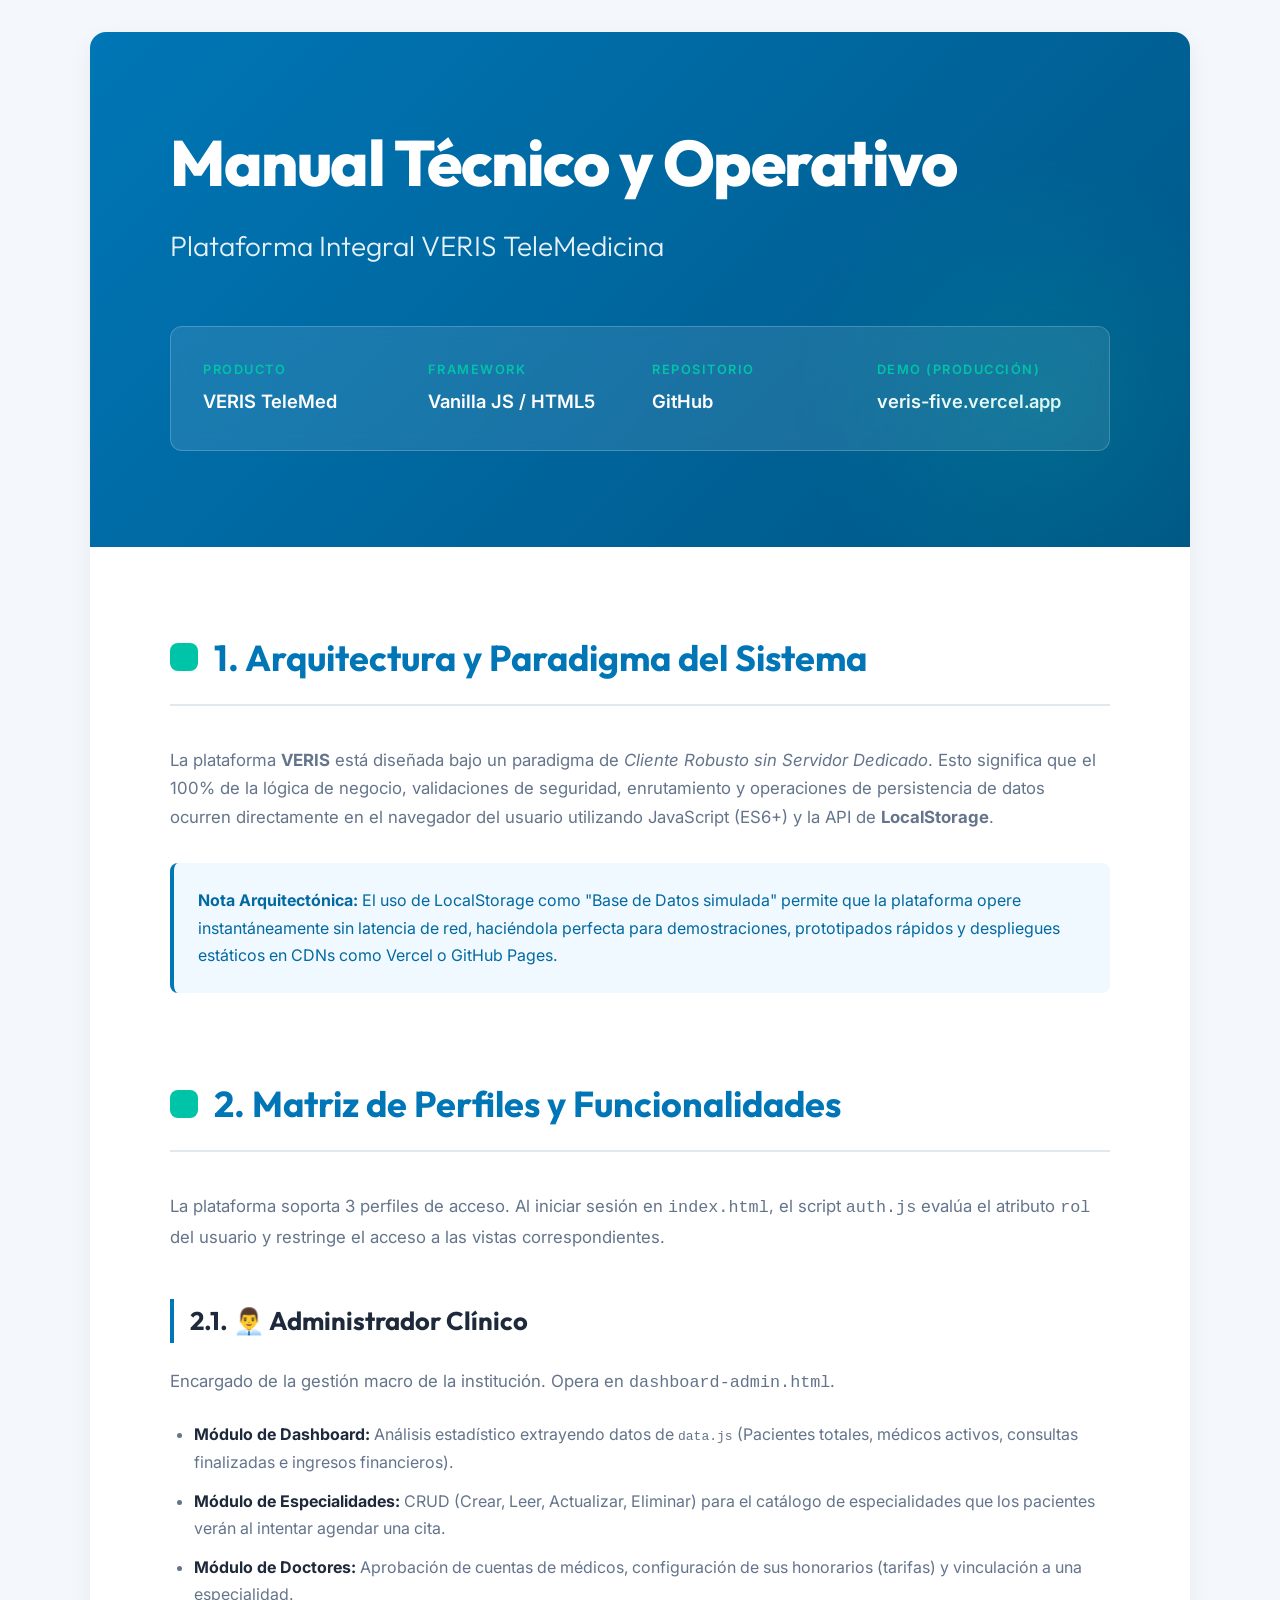
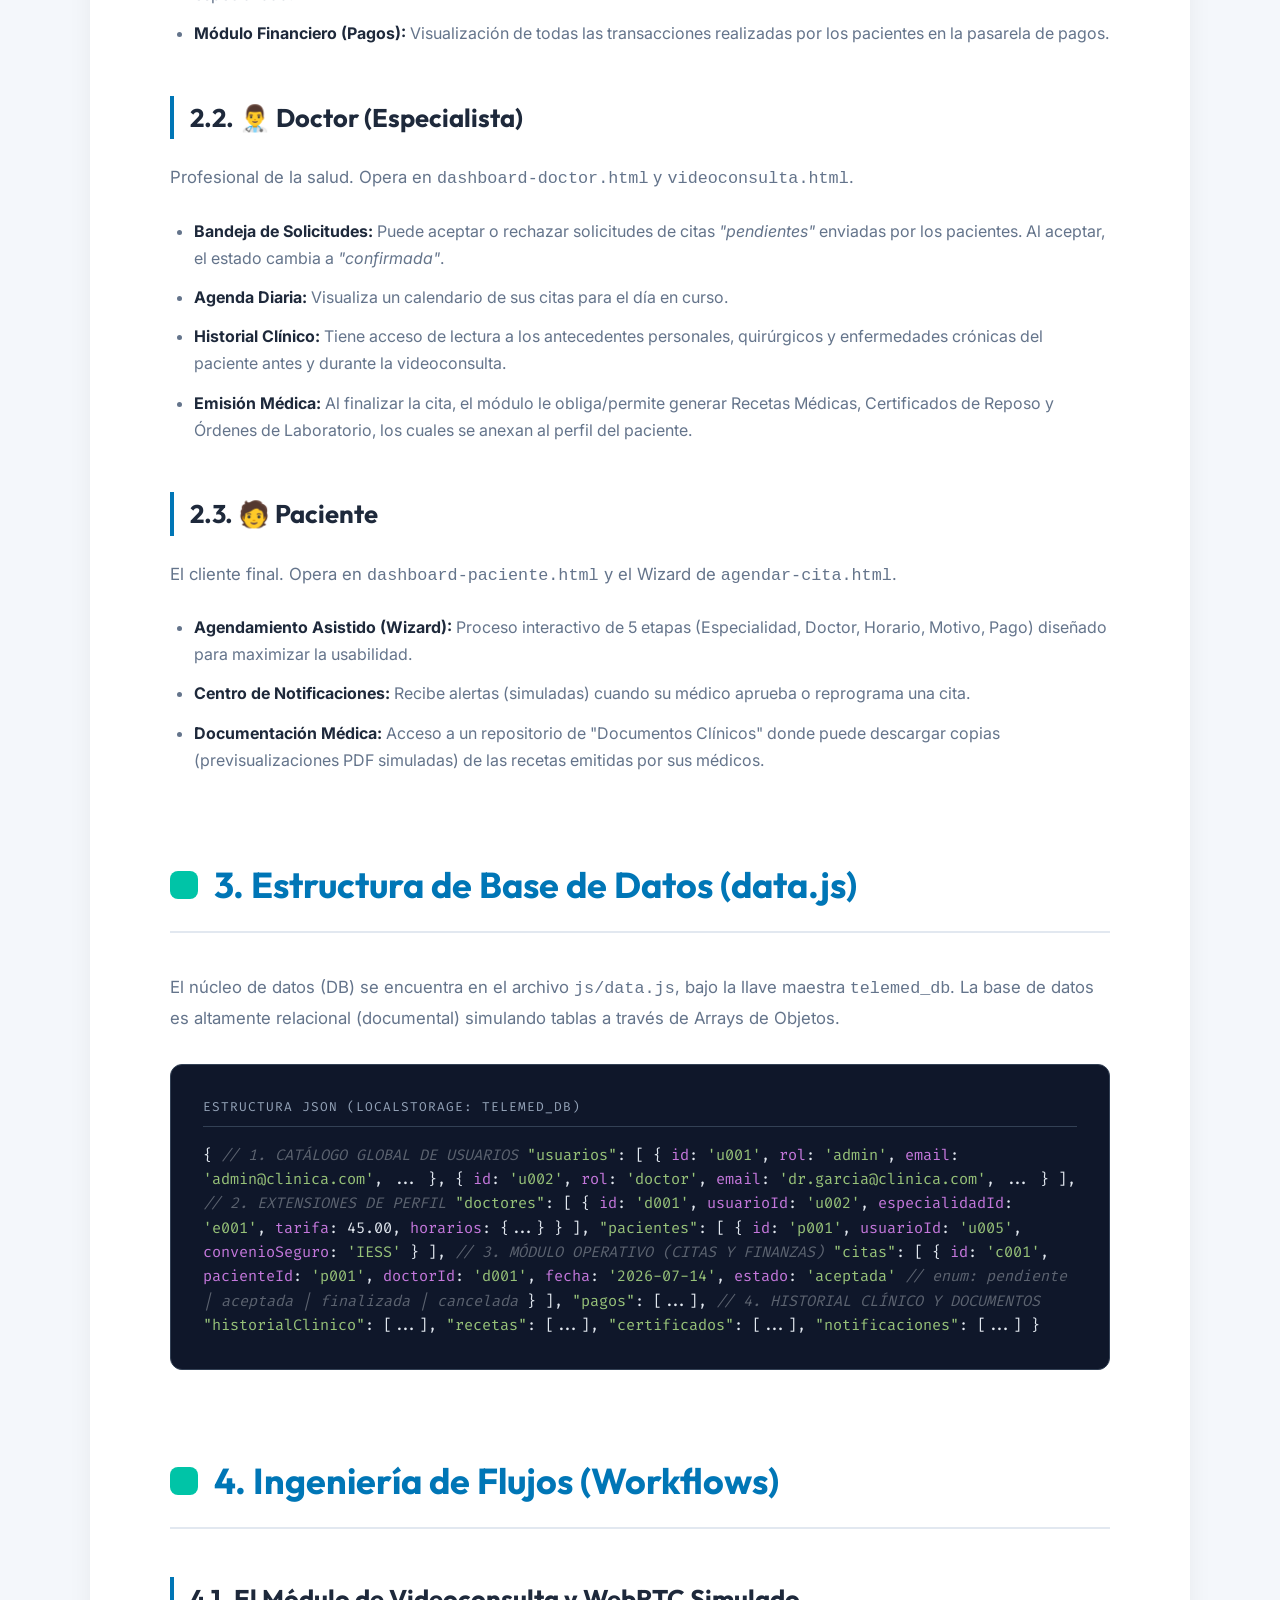
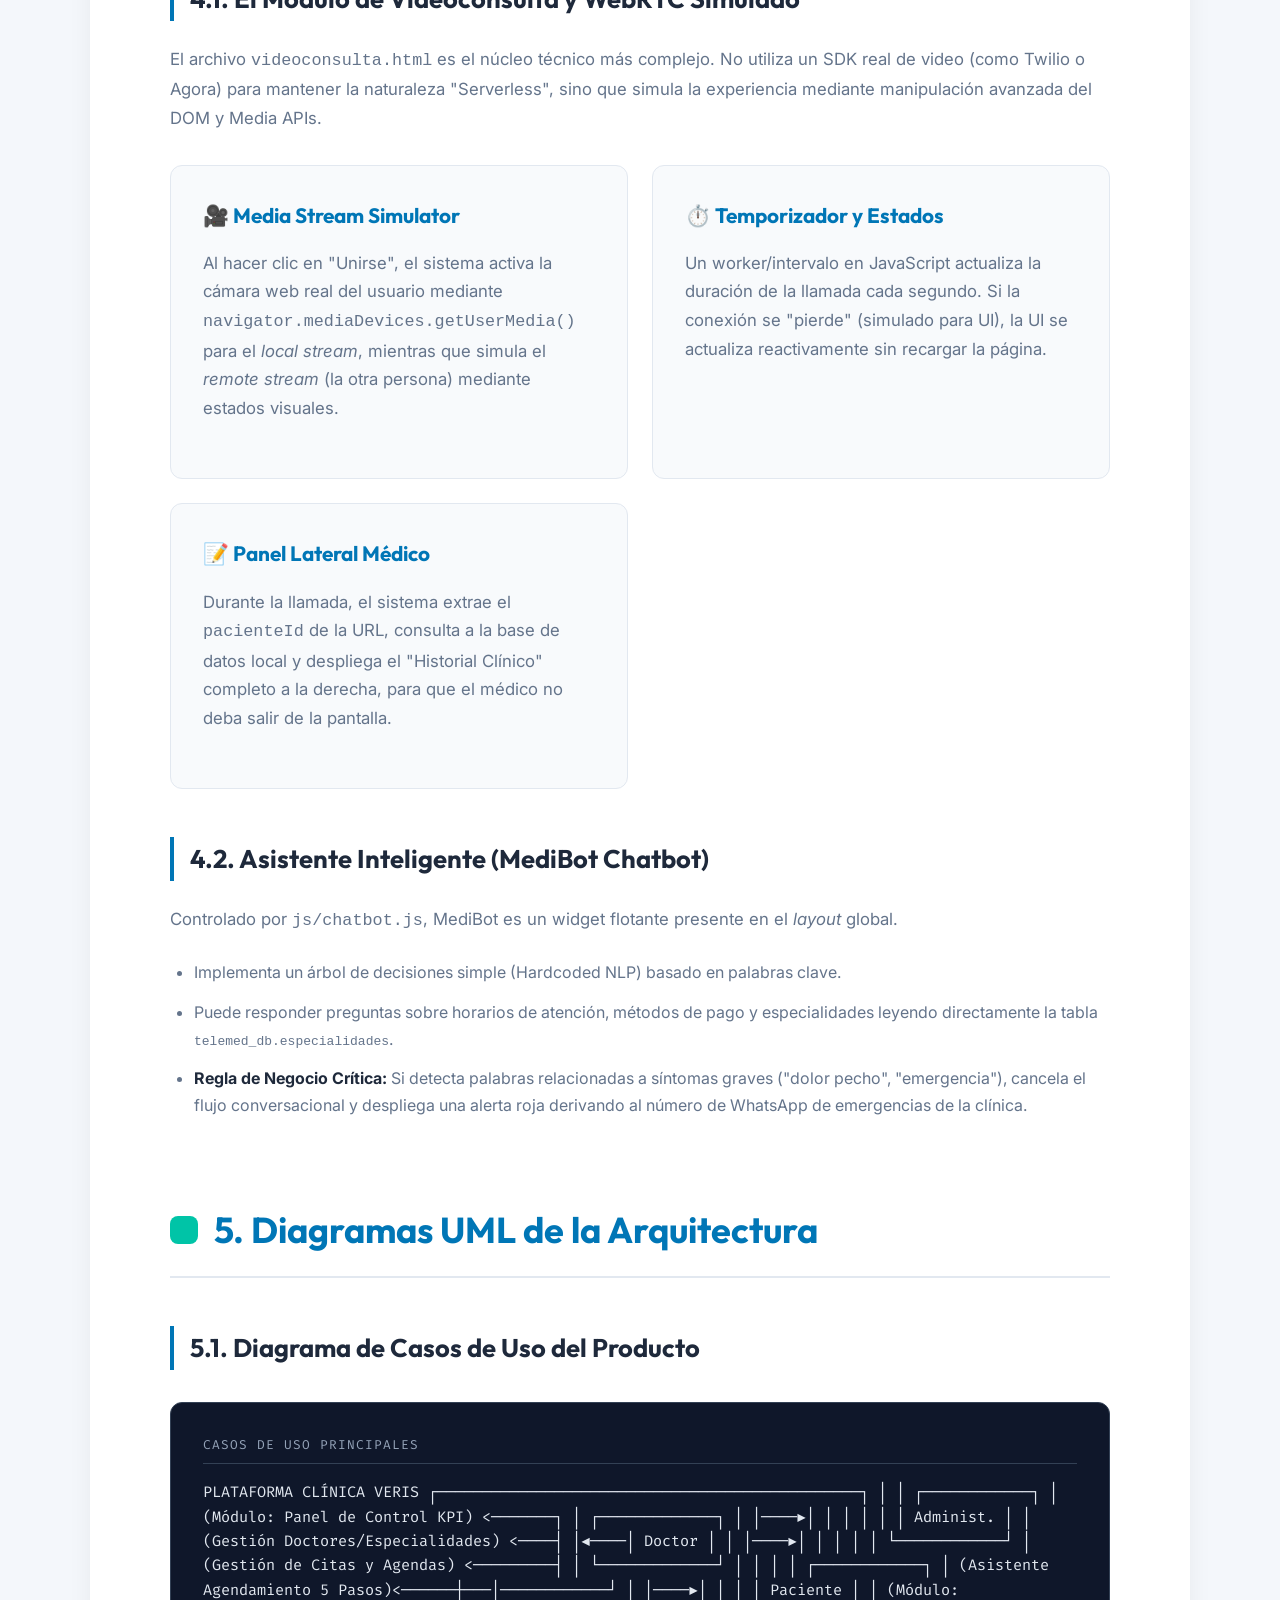
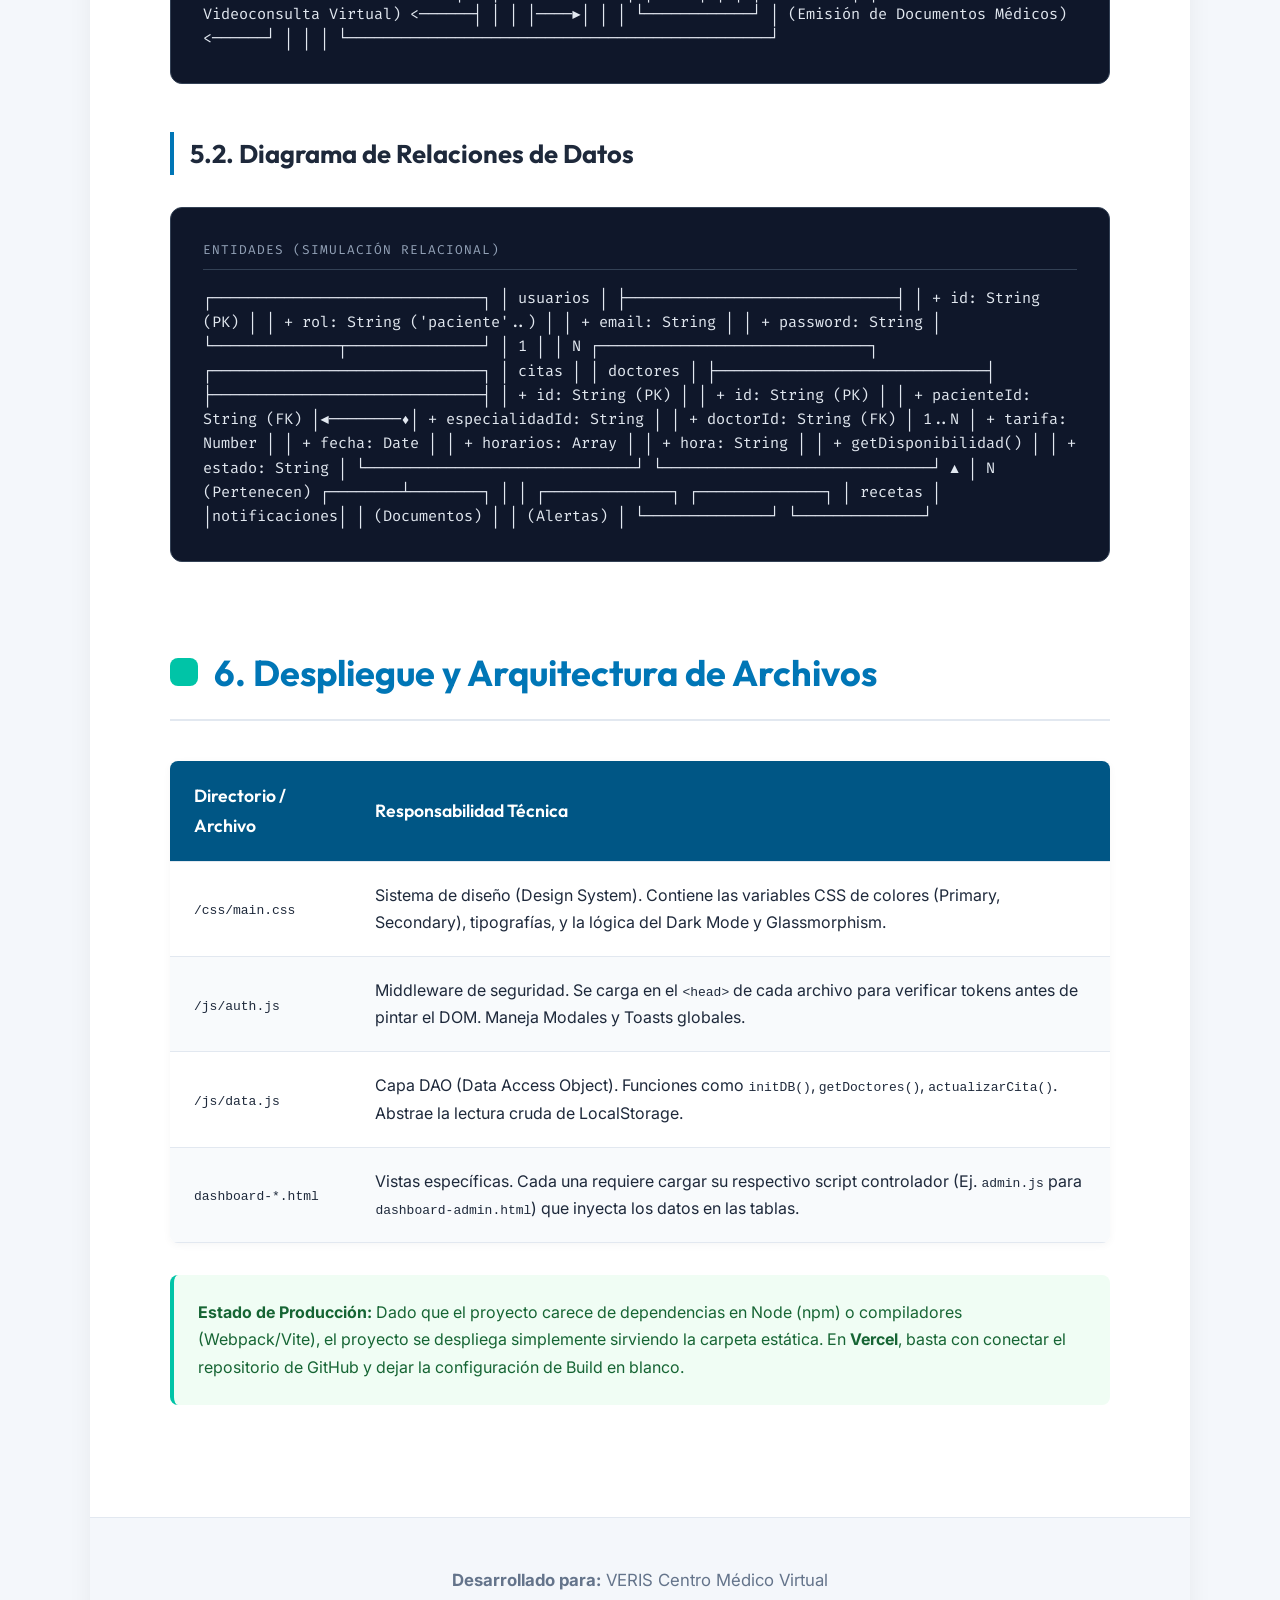
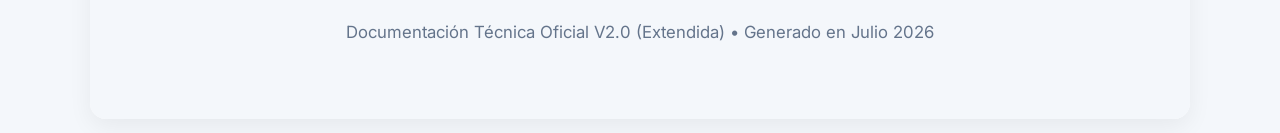
==== commit 2ad6faad: "Agregados los diagramas UML de Casos de Uso y Relaciones de Datos" ====
--- a/Documentacion_VERIS.html
+++ b/Documentacion_VERIS.html
@@ -411,8 +411,66 @@
       <li><strong>Regla de Negocio Crítica:</strong> Si detecta palabras relacionadas a síntomas graves ("dolor pecho", "emergencia"), cancela el flujo conversacional y despliega una alerta roja derivando al número de WhatsApp de emergencias de la clínica.</li>
     </ul>
 
-    <!-- 5. DESPLIEGUE Y MANTENIMIENTO -->
-    <h2 class="section-title">5. Despliegue y Arquitectura de Archivos</h2>
+    <!-- 5. DIAGRAMAS UML -->
+    <h2 class="section-title">5. Diagramas UML de la Arquitectura</h2>
+
+    <h3>5.1. Diagrama de Casos de Uso del Producto</h3>
+    <div class="modern-diagram">
+<span class="diagram-title">Casos de Uso Principales</span>
+                    PLATAFORMA CLÍNICA VERIS
+                   ┌───────────────────────────────────────────────┐
+                   │                                               │
+┌────────────┐     │    (Módulo: Panel de Control KPI) <───────┐   │     ┌─────────────┐
+│            │────▶│                                           │   │     │             │
+│ Administ.  │     │    (Gestión Doctores/Especialidades) <────┤   │◀────│   Doctor    │
+│            │────▶│                                           │   │     │             │
+└────────────┘     │    (Gestión de Citas y Agendas) <─────────┤   │     └─────────────┘
+                   │                                           │   │            │
+┌────────────┐     │    (Asistente Agendamiento 5 Pasos)<──────┼───│────────────┘
+│            │────▶│                                           │   │
+│  Paciente  │     │    (Módulo: Videoconsulta Virtual) <──────┤   │
+│            │────▶│                                           │   │
+└────────────┘     │    (Emisión de Documentos Médicos) <──────┘   │
+                   │                                               │
+                   └───────────────────────────────────────────────┘
+    </div>
+
+    <h3>5.2. Diagrama de Relaciones de Datos</h3>
+    <div class="modern-diagram">
+<span class="diagram-title">Entidades (Simulación Relacional)</span>
+┌──────────────────────────────┐
+│         usuarios             │
+├──────────────────────────────┤
+│ + id: String (PK)            │
+│ + rol: String ('paciente'..) │
+│ + email: String              │
+│ + password: String           │
+└──────────────┬───────────────┘
+               │ 1
+               │
+               │ N
+┌──────────────────────────────┐          ┌──────────────────────────────┐
+│            citas             │          │           doctores           │
+├──────────────────────────────┤          ├──────────────────────────────┤
+│ + id: String (PK)            │          │ + id: String (PK)            │
+│ + pacienteId: String (FK)    │◀────────♦│ + especialidadId: String     │
+│ + doctorId: String (FK)      │   1..N   │ + tarifa: Number             │
+│ + fecha: Date                │          │ + horarios: Array            │
+│ + hora: String               │          │ + getDisponibilidad()        │
+│ + estado: String             │          └──────────────────────────────┘
+└──────────────────────────────┘          
+               ▲                          
+               │ N (Pertenecen)           
+      ┌────────┴────────┐                 
+      │                 │                 
+┌──────────────┐  ┌──────────────┐         
+│   recetas    │  │notificaciones│         
+│ (Documentos) │  │  (Alertas)   │         
+└──────────────┘  └──────────────┘ 
+    </div>
+
+    <!-- 6. DESPLIEGUE Y MANTENIMIENTO -->
+    <h2 class="section-title">6. Despliegue y Arquitectura de Archivos</h2>
     
     <table>
       <thead>
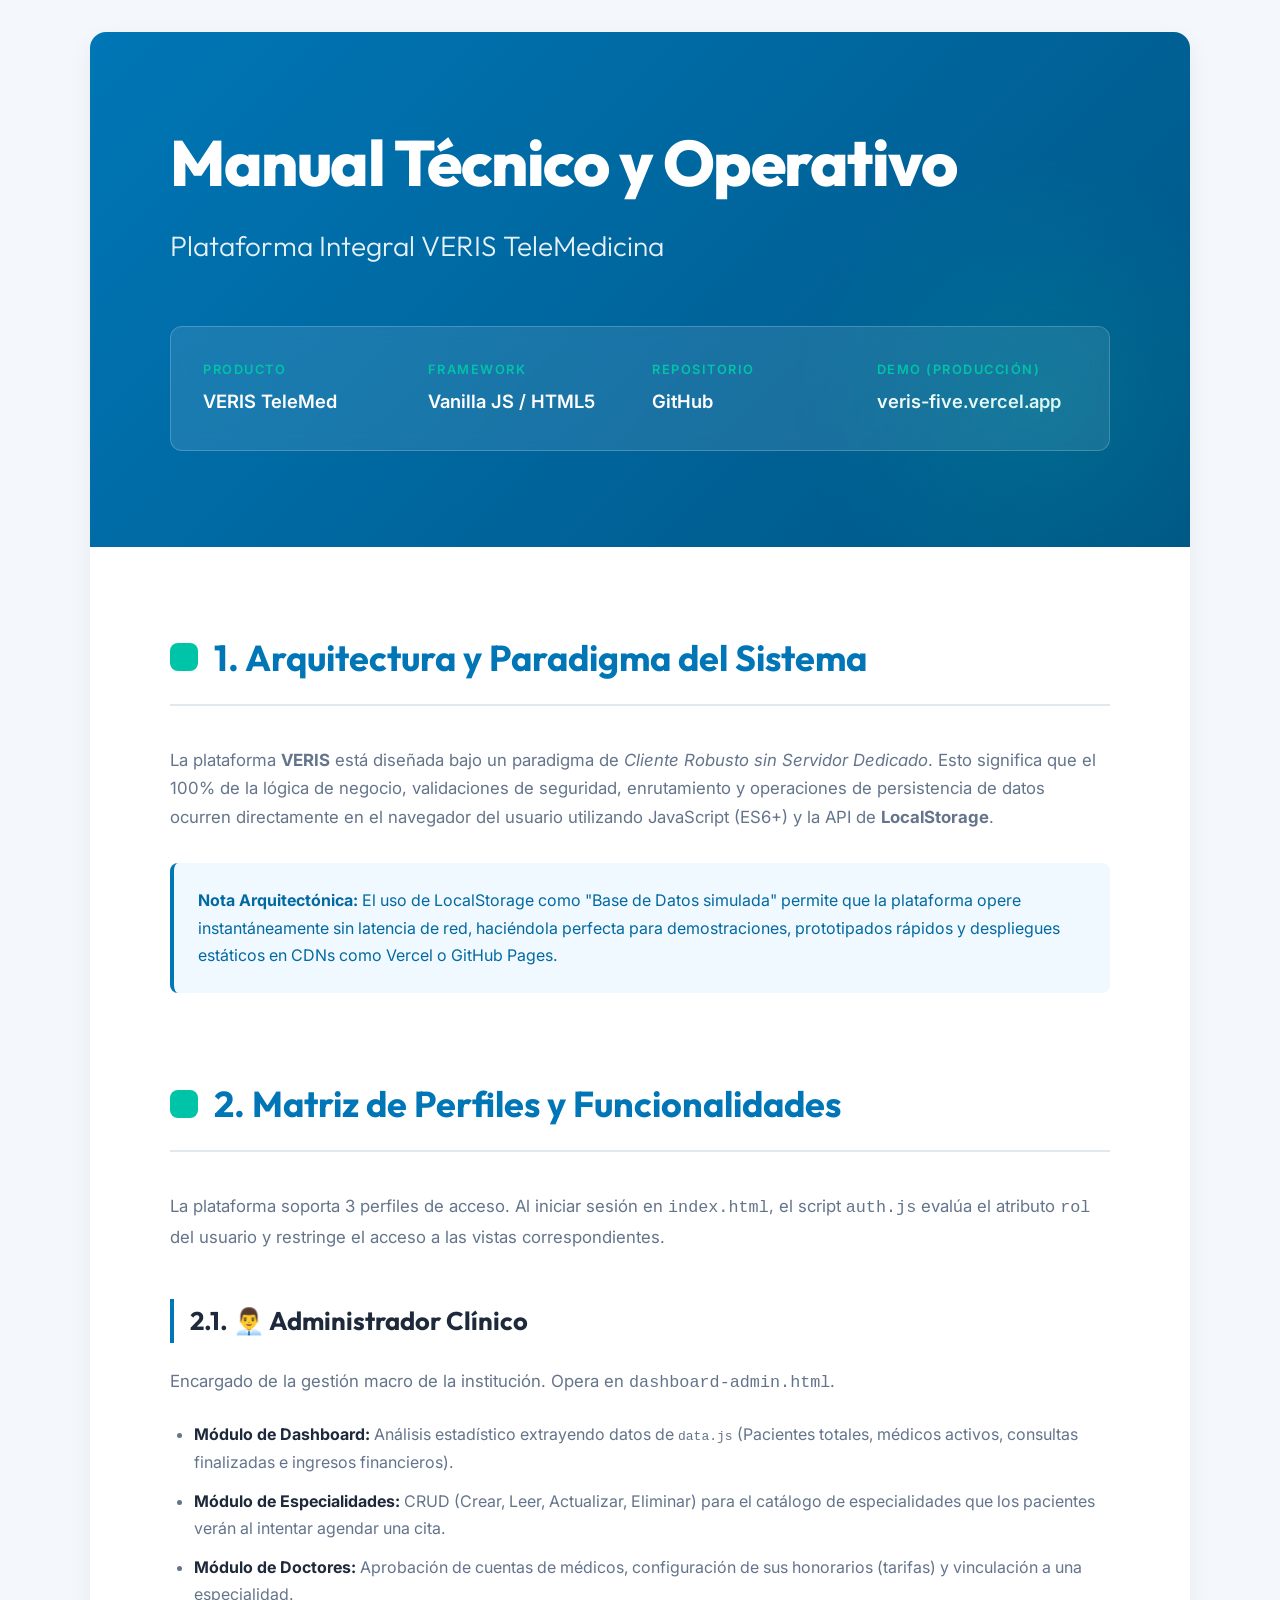
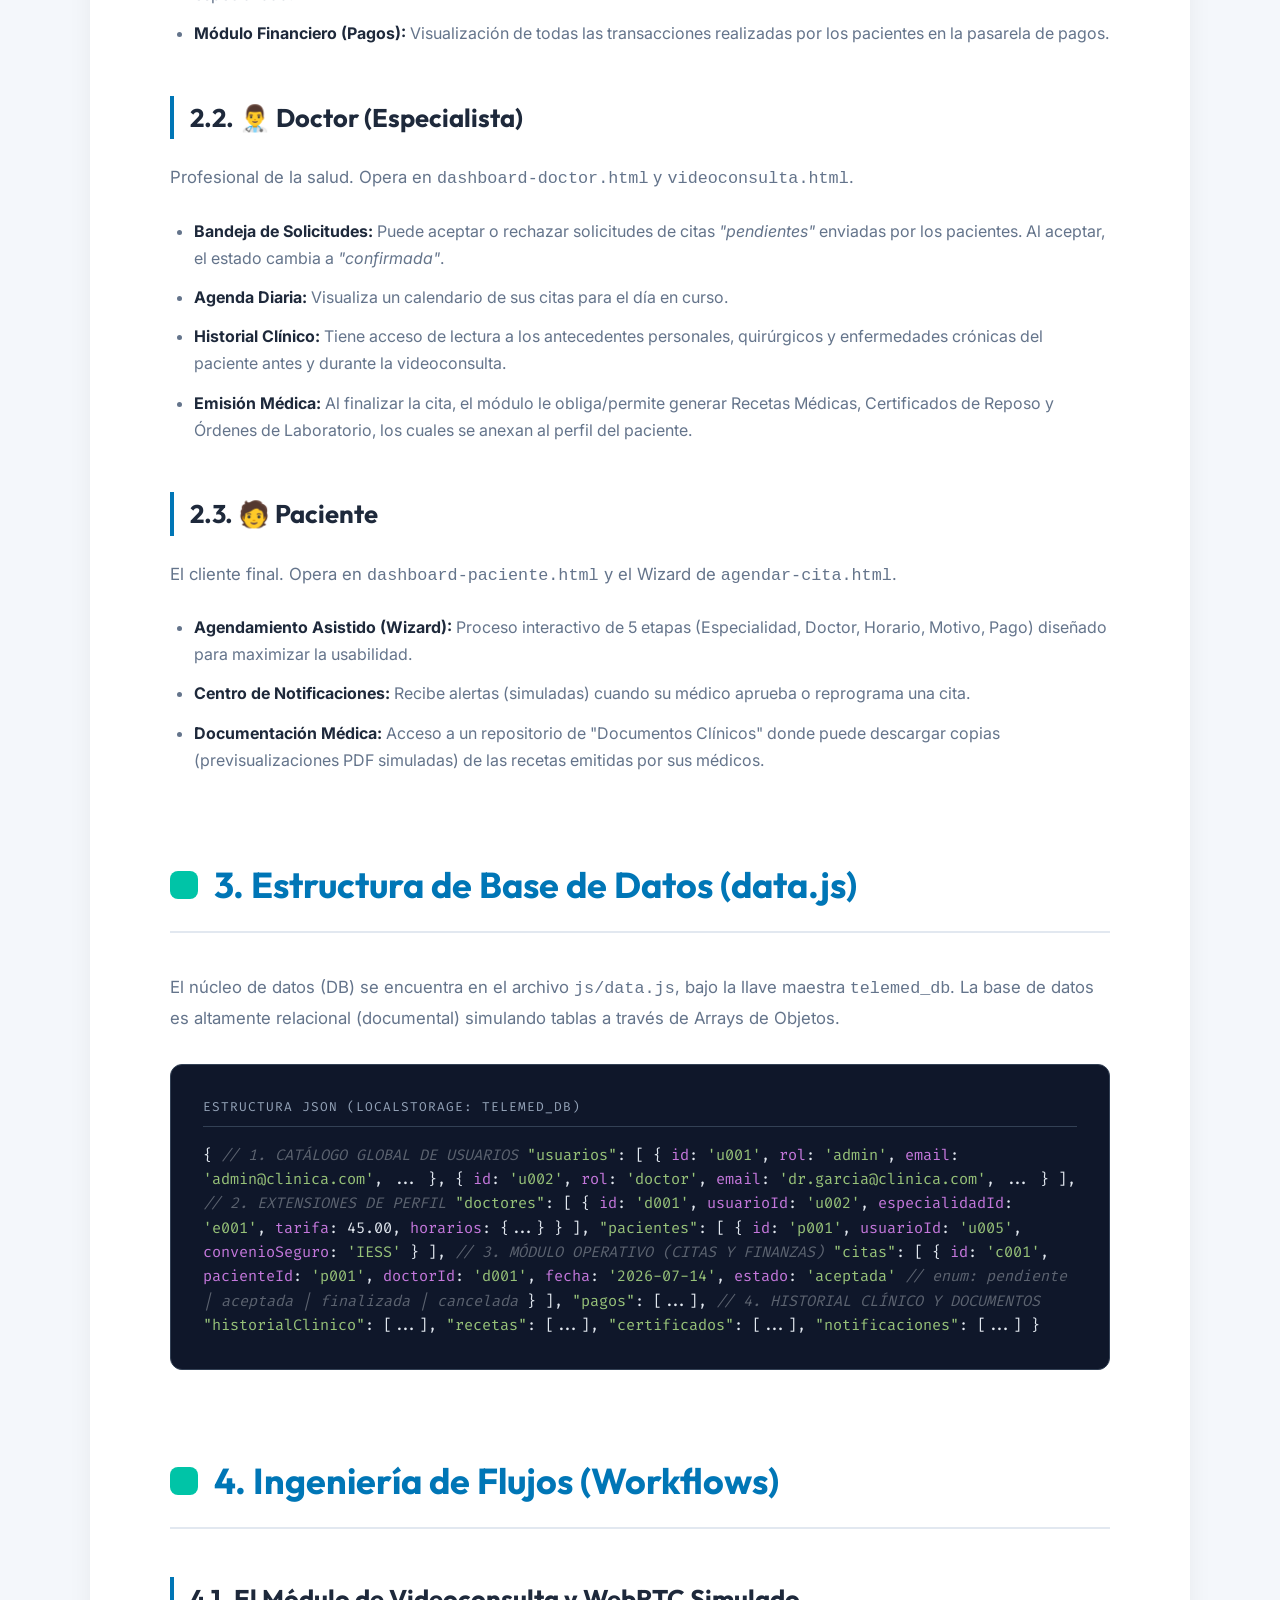
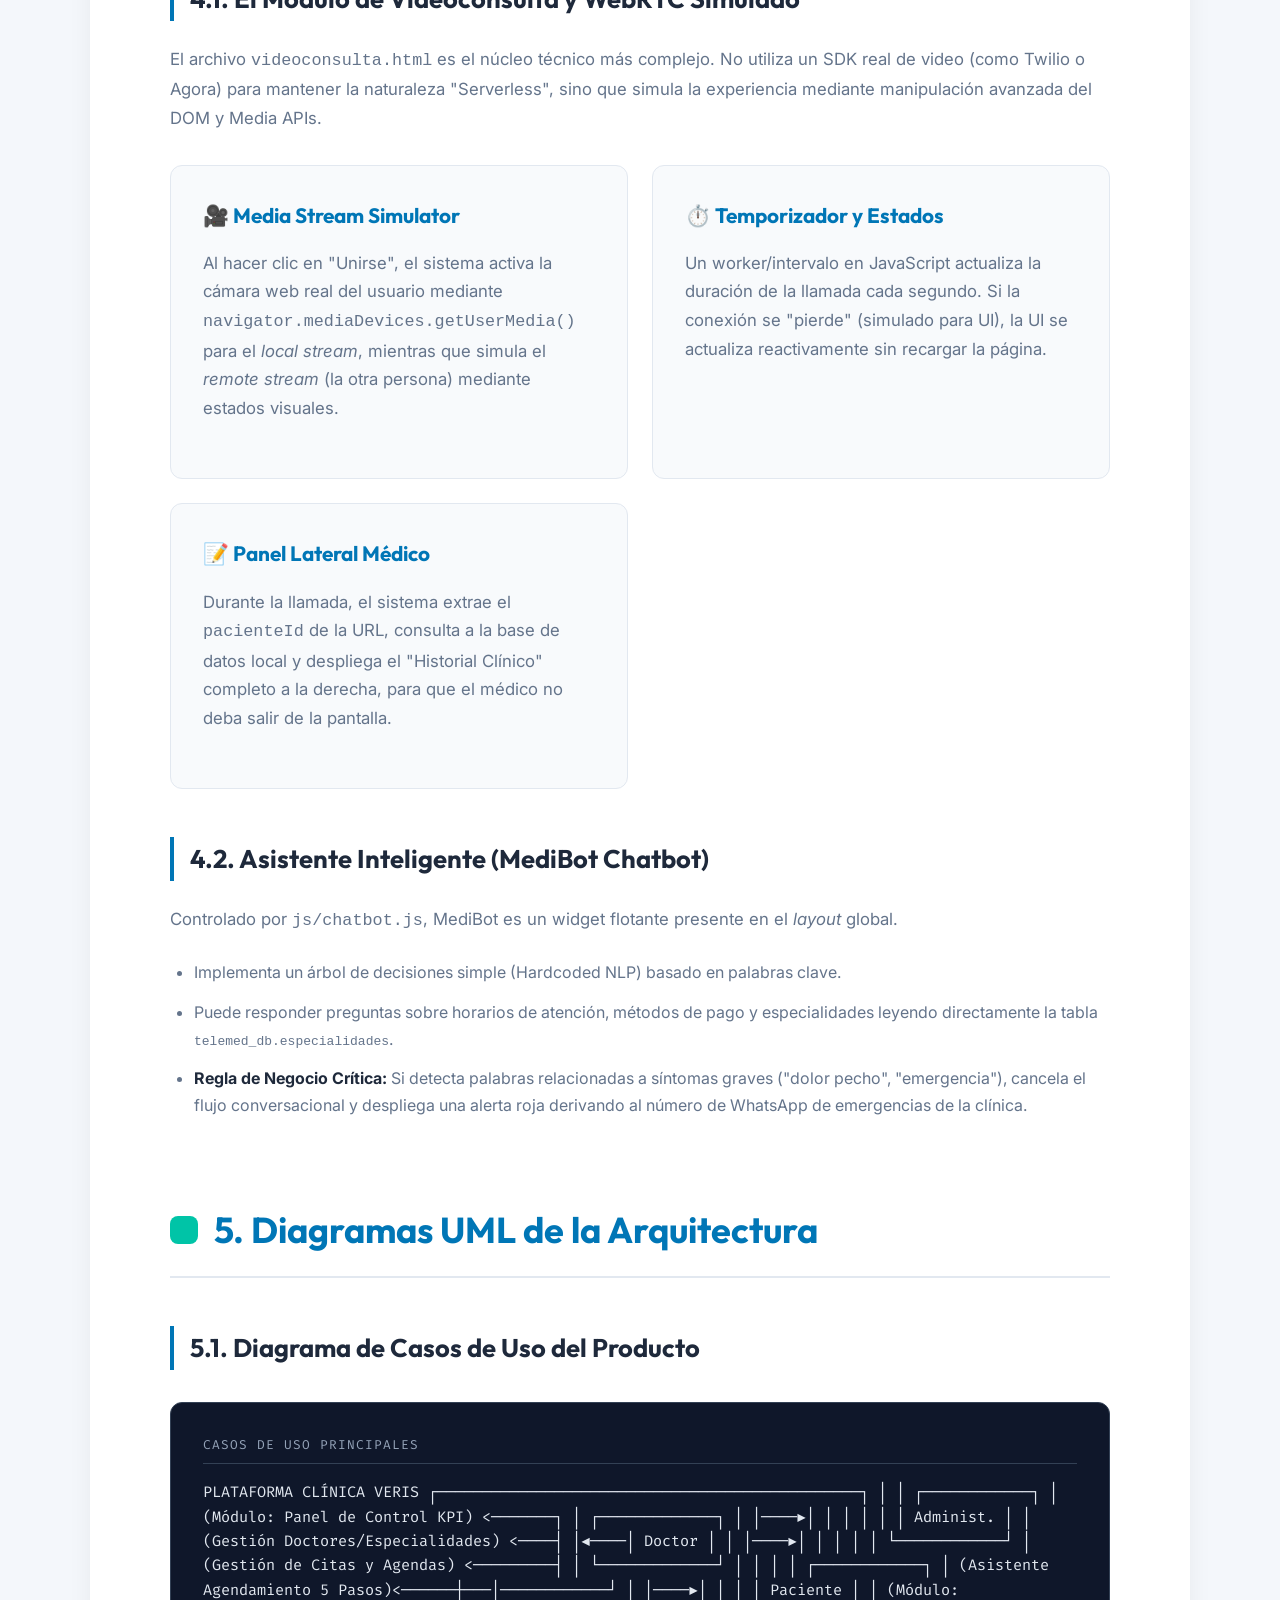
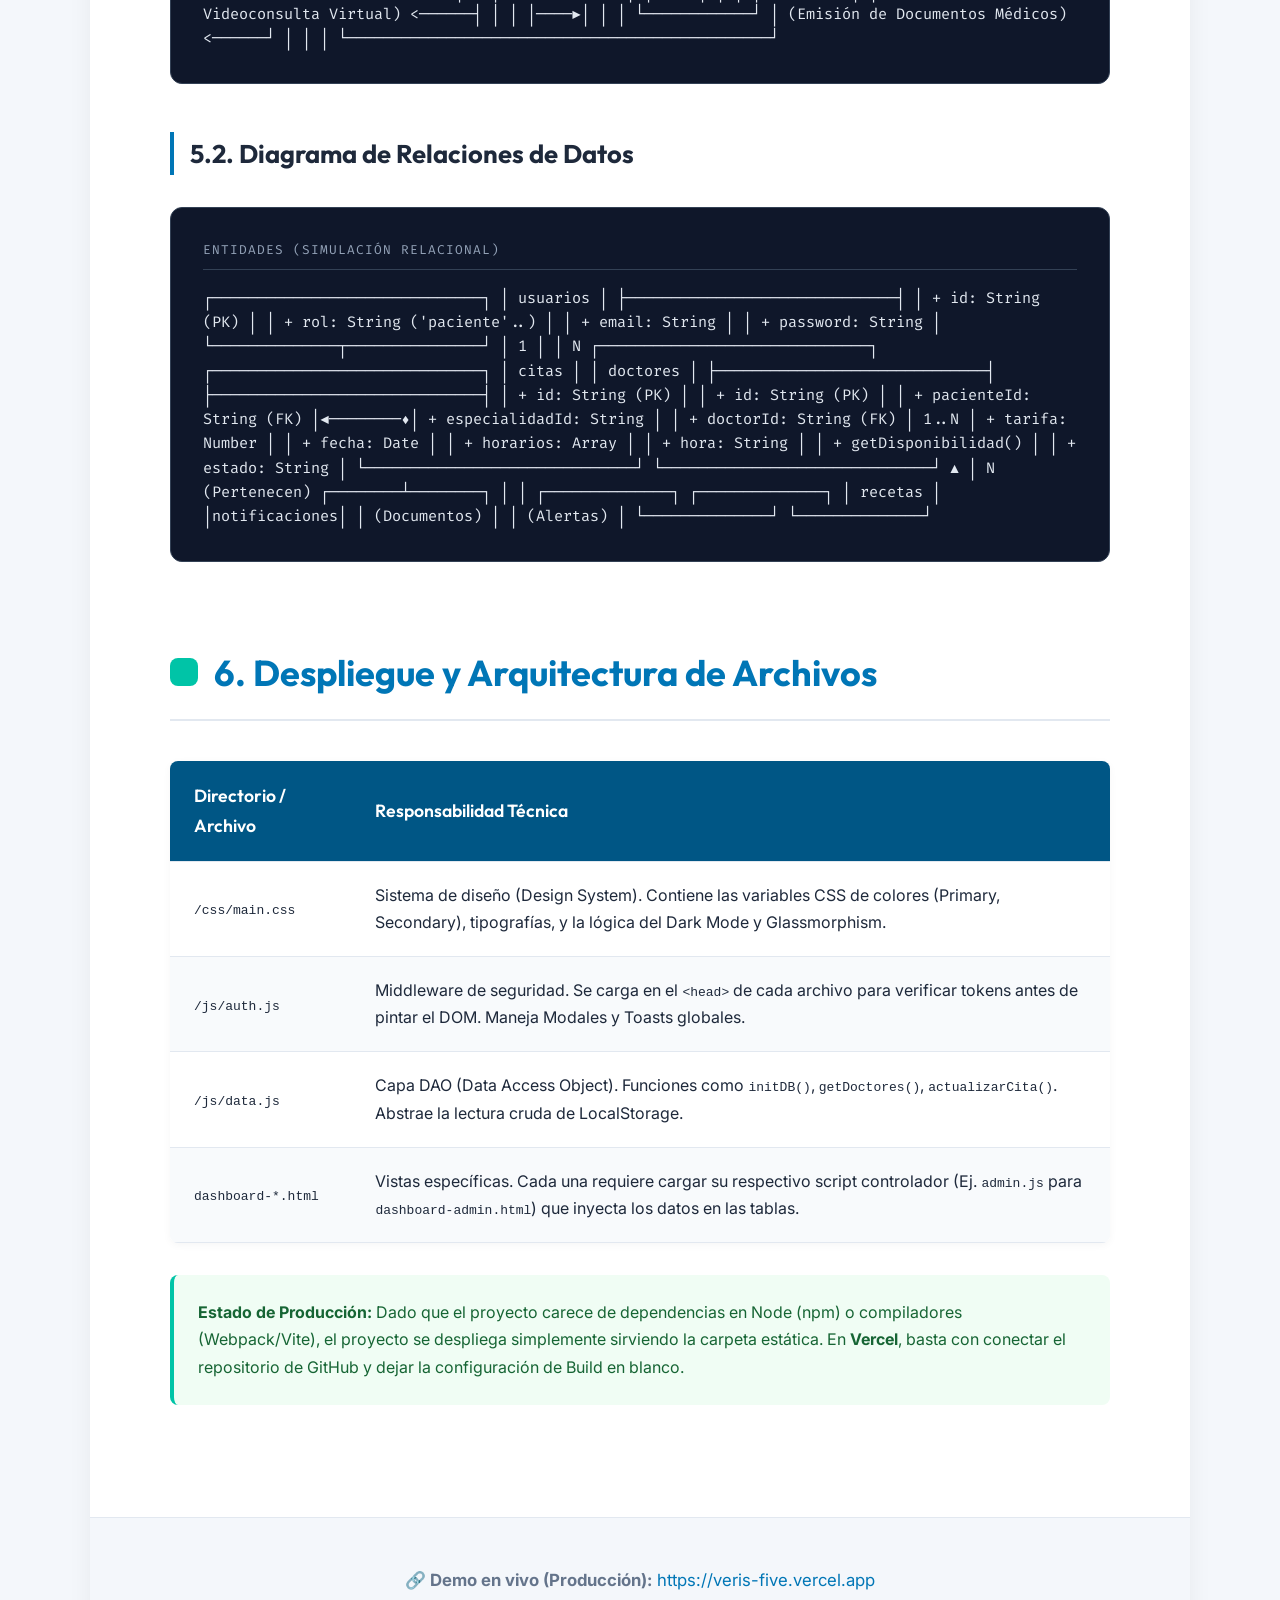
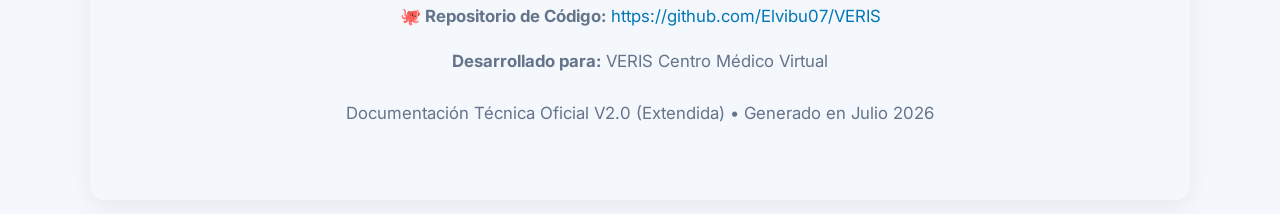
==== commit 64624afe: "Agregadas URLs completas de Vercel y GitHub al pie de página" ====
--- a/Documentacion_VERIS.html
+++ b/Documentacion_VERIS.html
@@ -506,8 +506,10 @@
   </main>
 
   <footer class="footer">
+    <p style="margin-bottom: 8px;"><strong>🔗 Demo en vivo (Producción):</strong> <a href="https://veris-five.vercel.app" target="_blank" style="color:var(--primary); text-decoration:none;">https://veris-five.vercel.app</a></p>
+    <p style="margin-bottom: 16px;"><strong>🐙 Repositorio de Código:</strong> <a href="https://github.com/Elvibu07/VERIS" target="_blank" style="color:var(--primary); text-decoration:none;">https://github.com/Elvibu07/VERIS</a></p>
     <p><strong>Desarrollado para:</strong> VERIS Centro Médico Virtual</p>
-    <p style="margin-top: 8px;">Documentación Técnica Oficial V2.0 (Extendida) • Generado en Julio 2026</p>
+    <p style="margin-top: 8px; color:var(--text-muted);">Documentación Técnica Oficial V2.0 (Extendida) • Generado en Julio 2026</p>
   </footer>
 
 </div>
